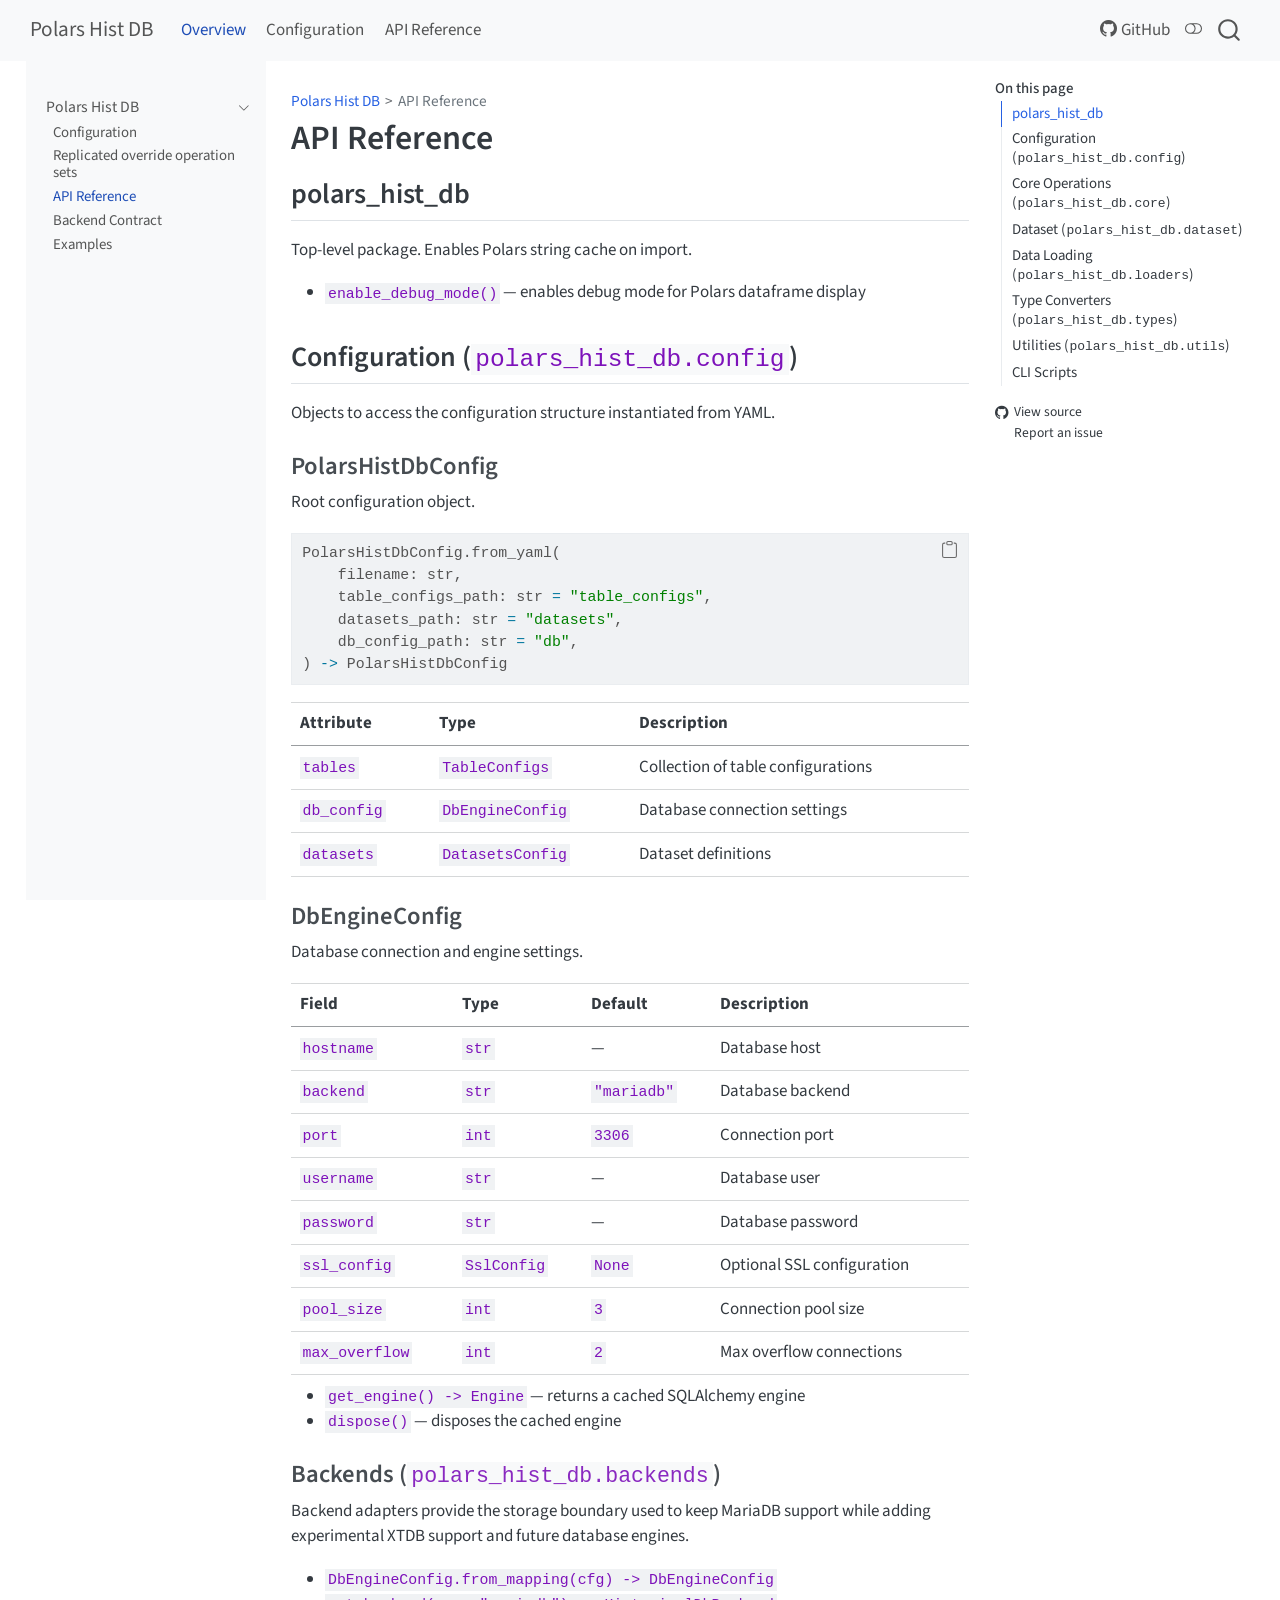
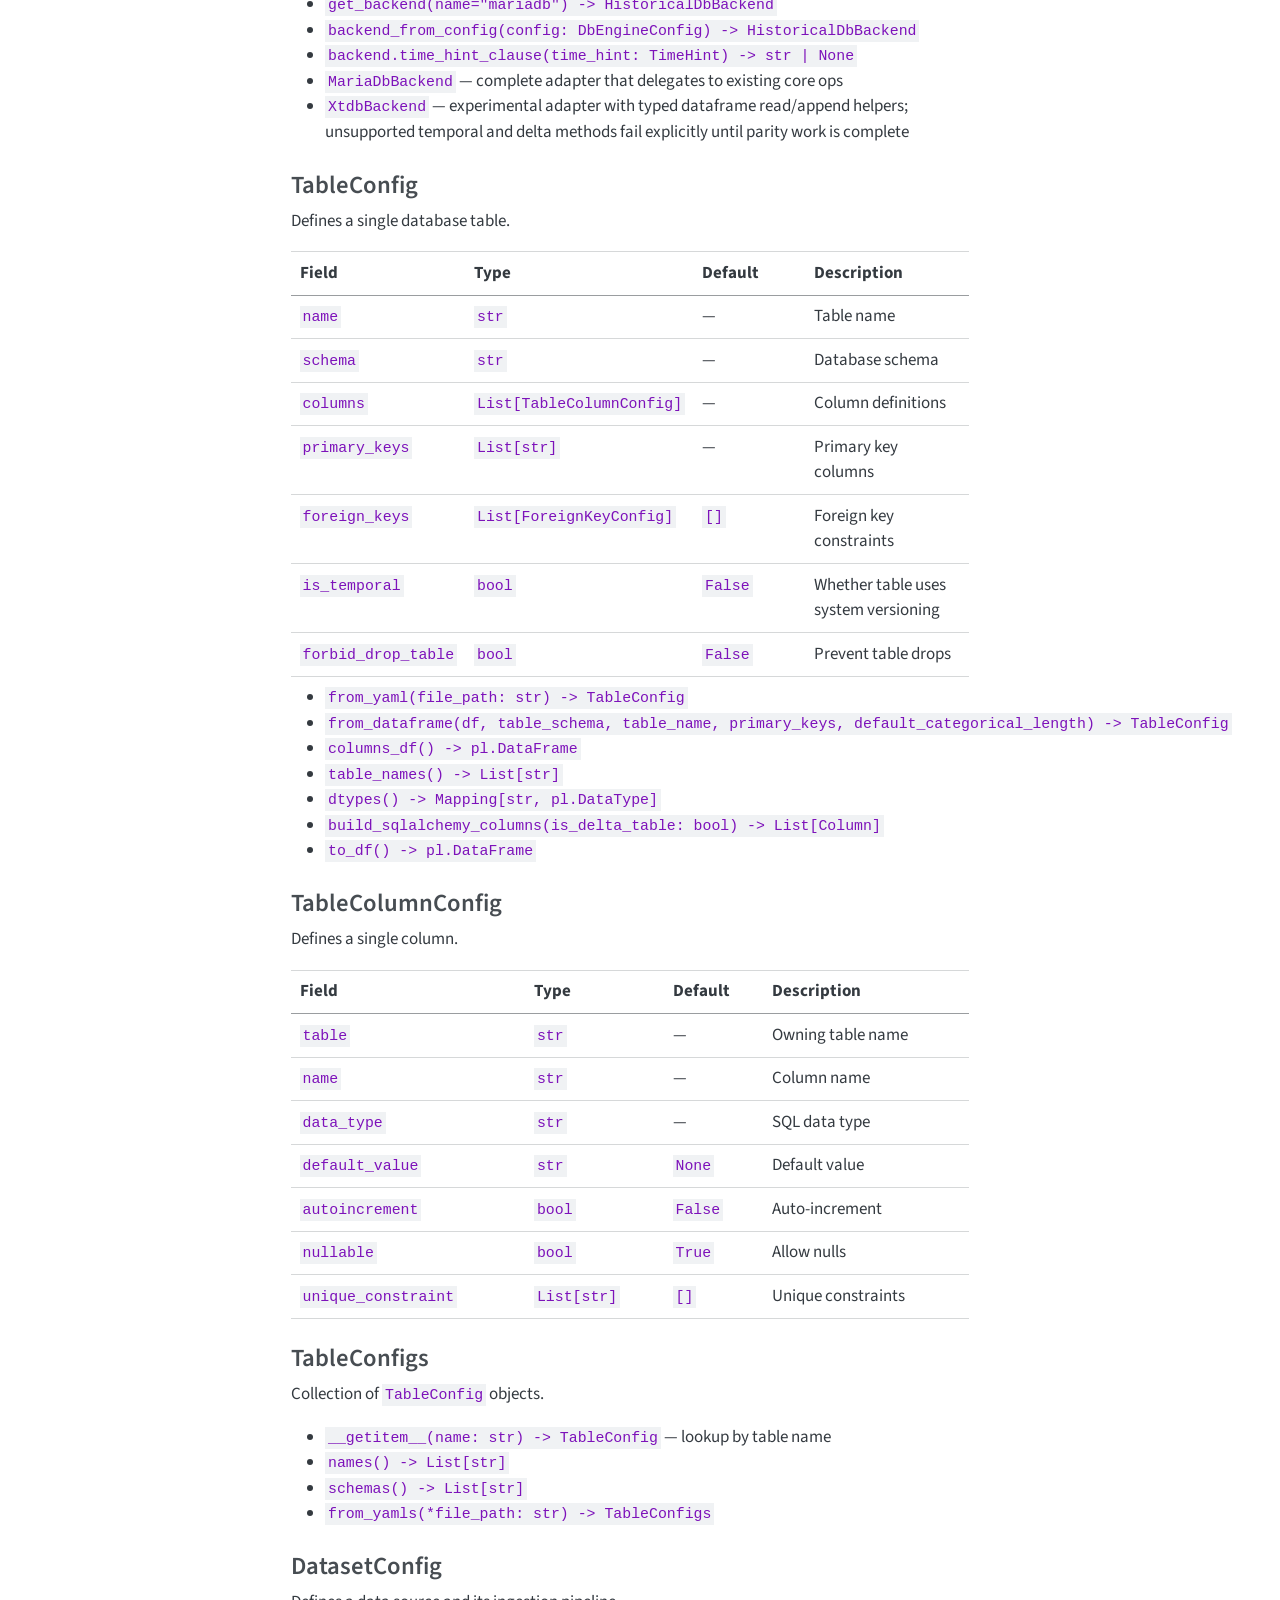
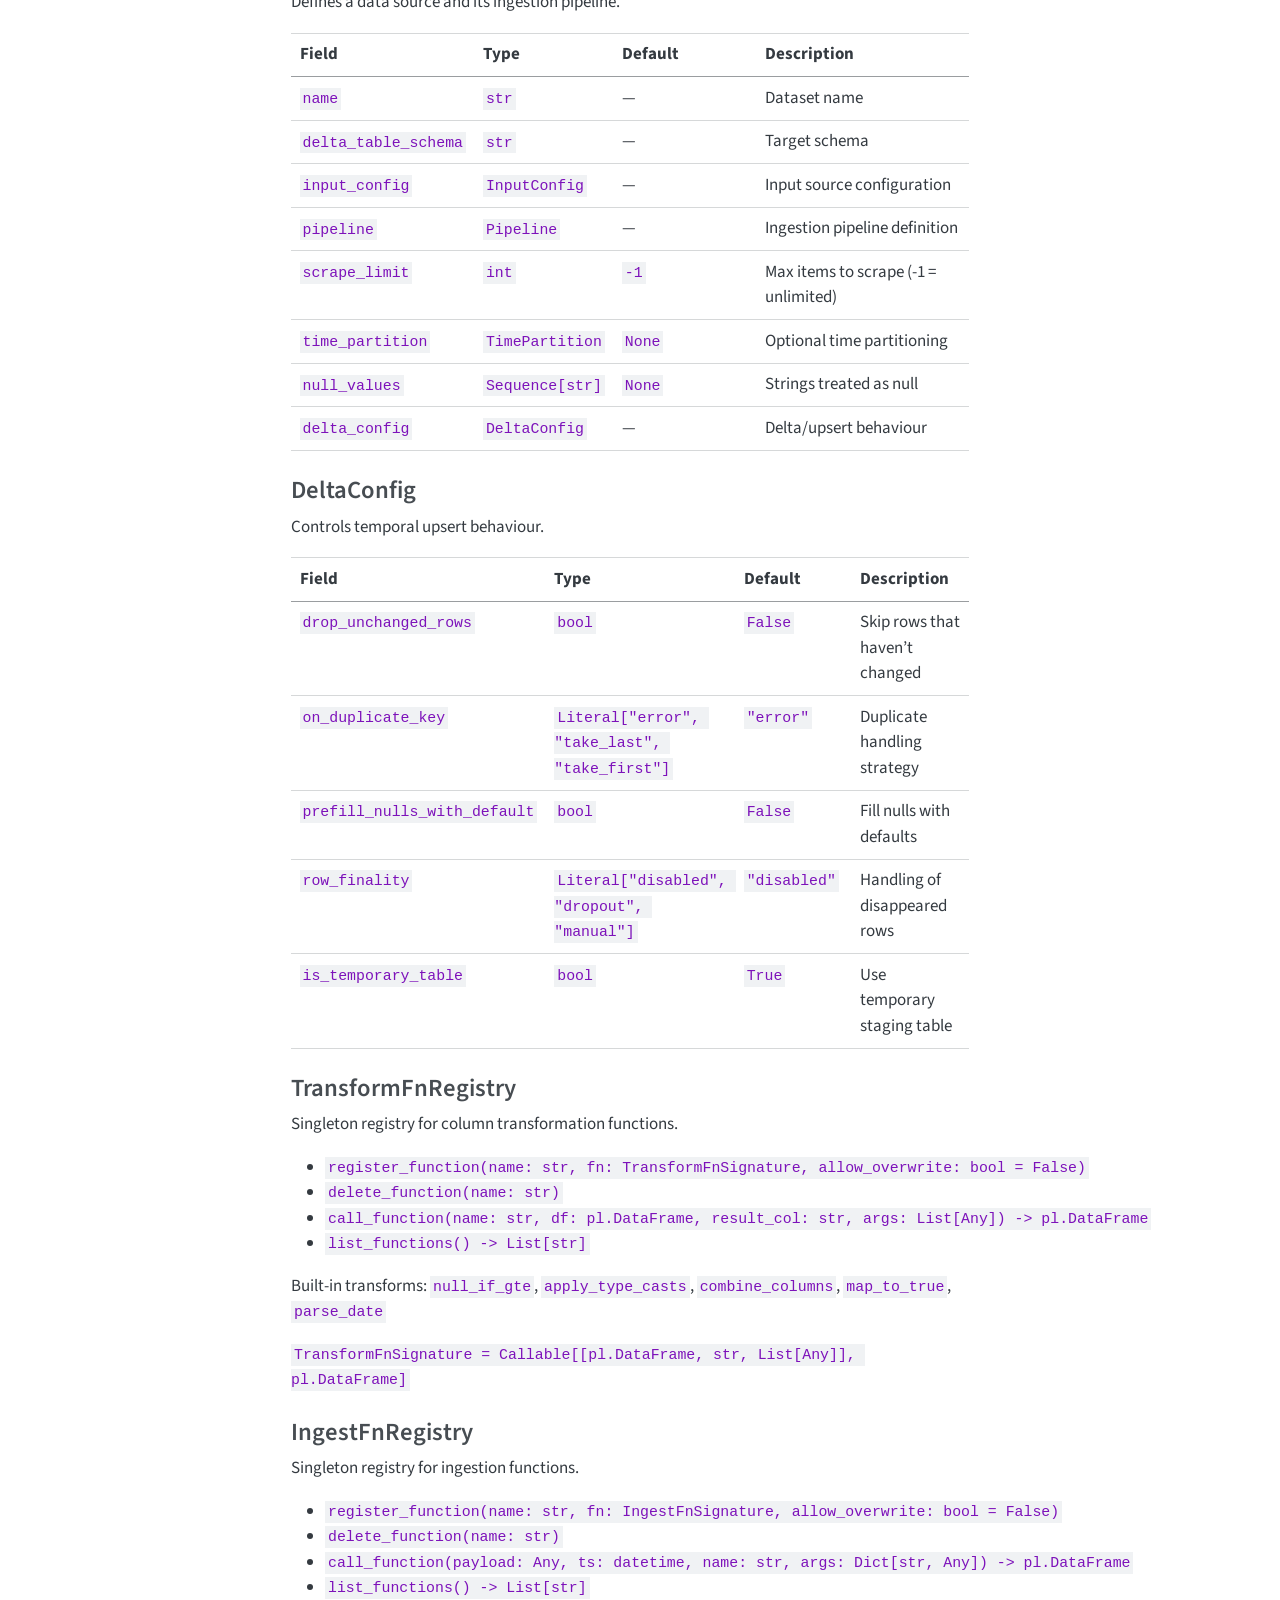
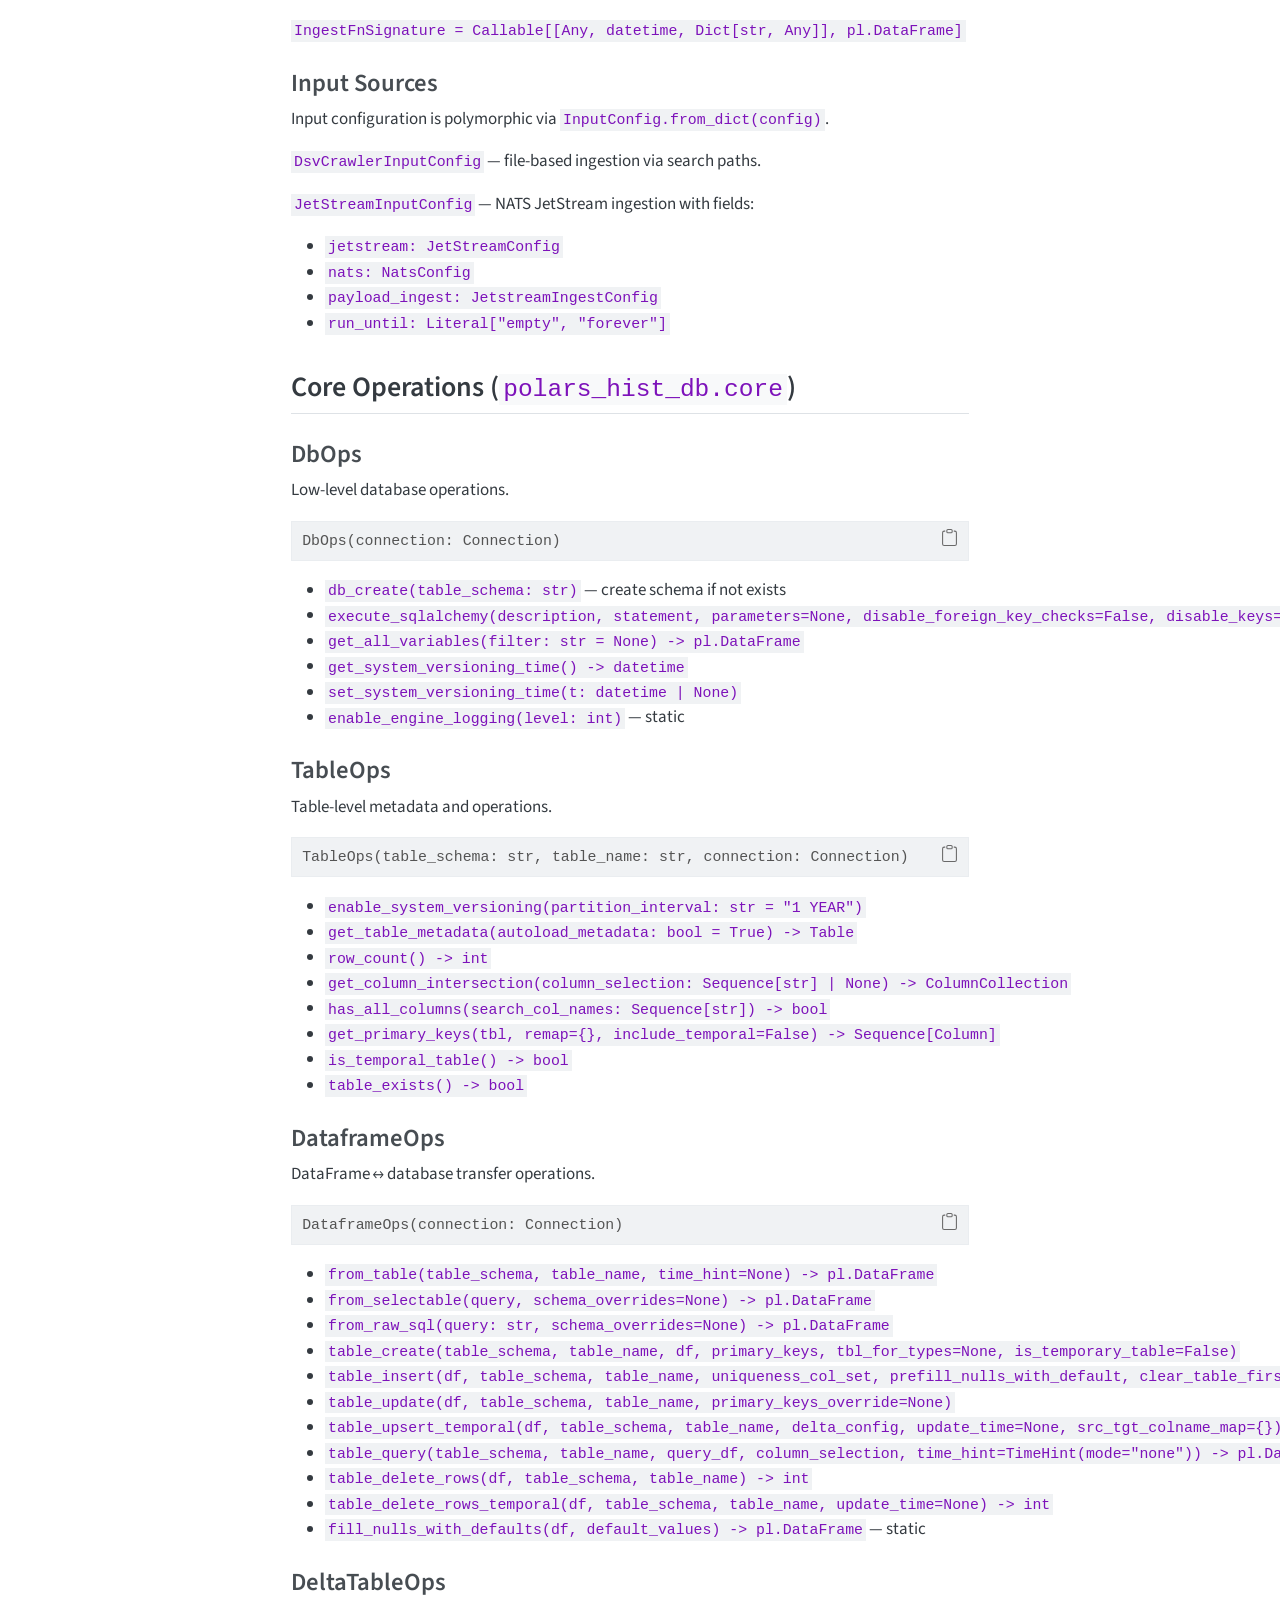
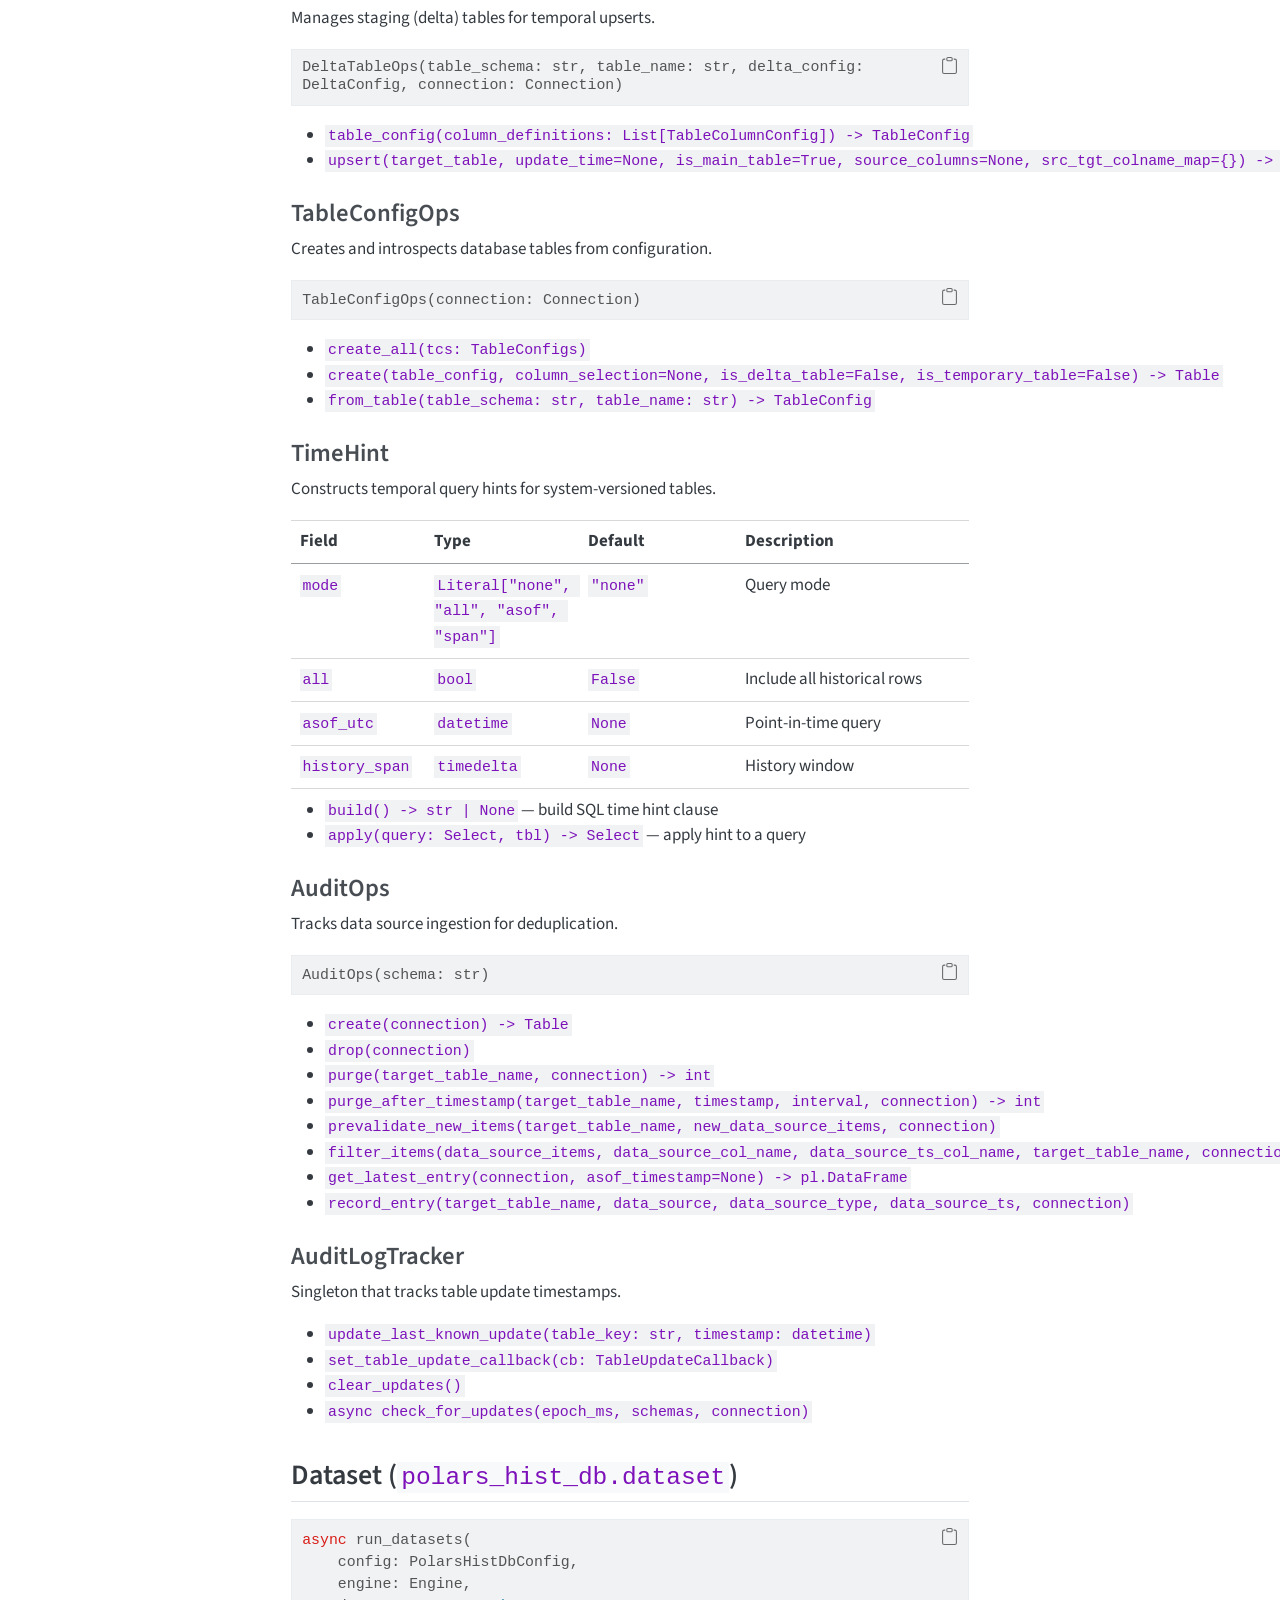
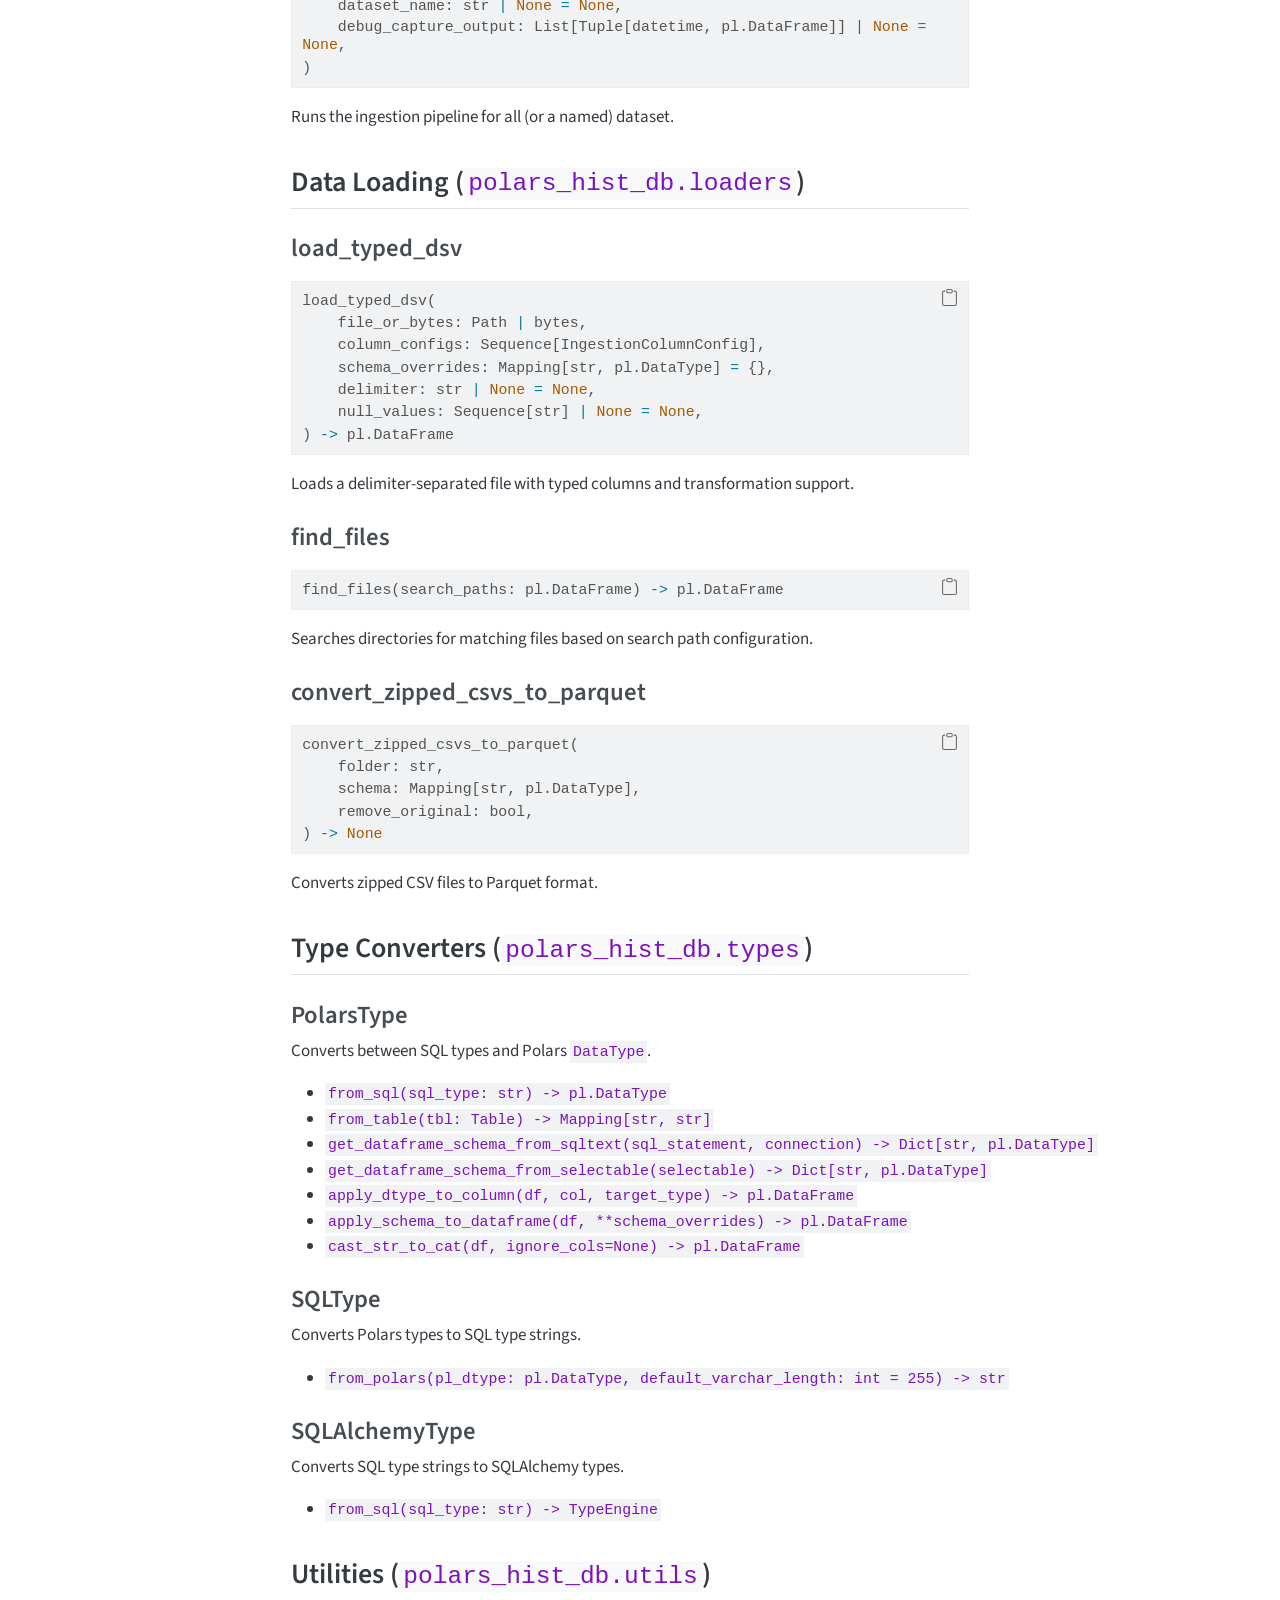
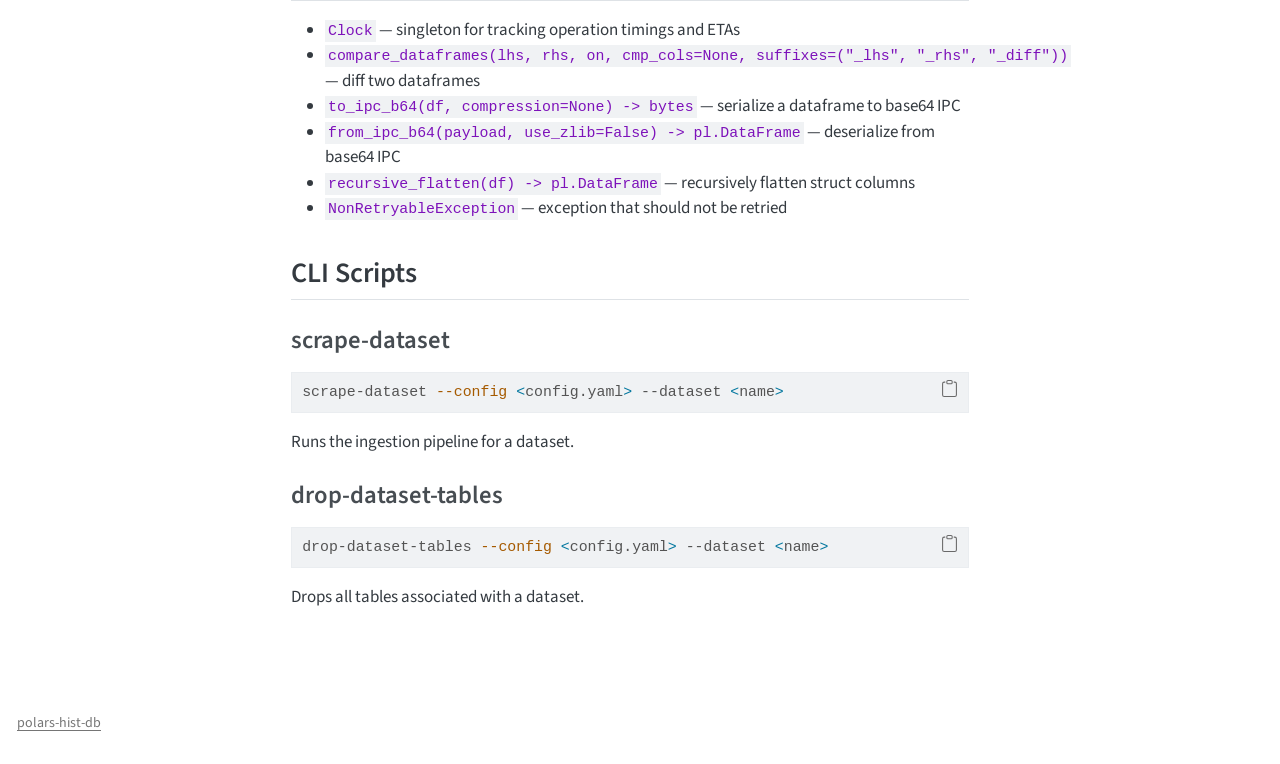
==== api.html @ 78d78caf "Built site for gh-pages" ====
<!DOCTYPE html>
<html xmlns="http://www.w3.org/1999/xhtml" lang="en" xml:lang="en"><head>

<meta charset="utf-8">
<meta name="generator" content="quarto-1.9.38">

<meta name="viewport" content="width=device-width, initial-scale=1.0, user-scalable=yes">


<title>API Reference – Polars Hist DB</title>
<style>
/* Default styles provided by pandoc.
** See https://pandoc.org/MANUAL.html#variables-for-html for config info.
*/
code{white-space: pre-wrap;}
span.smallcaps{font-variant: small-caps;}
div.columns{display: flex; gap: min(4vw, 1.5em);}
div.column{flex: auto; overflow-x: auto;}
div.hanging-indent{margin-left: 1.5em; text-indent: -1.5em;}
ul.task-list{list-style: none;}
ul.task-list li input[type="checkbox"] {
  width: 0.8em;
  margin: 0 0.8em 0.2em -1em; /* quarto-specific, see https://github.com/quarto-dev/quarto-cli/issues/4556 */ 
  vertical-align: middle;
}
/* CSS for syntax highlighting */
html { -webkit-text-size-adjust: 100%; }
pre > code.sourceCode { white-space: pre; position: relative; }
pre > code.sourceCode > span { display: inline-block; line-height: 1.25; }
pre > code.sourceCode > span:empty { height: 1.2em; }
.sourceCode { overflow: visible; }
code.sourceCode > span { color: inherit; text-decoration: inherit; }
div.sourceCode { margin: 1em 0; }
pre.sourceCode { margin: 0; }
@media screen {
div.sourceCode { overflow: auto; }
}
@media print {
pre > code.sourceCode { white-space: pre-wrap; }
pre > code.sourceCode > span { text-indent: -5em; padding-left: 5em; }
}
pre.numberSource code
  { counter-reset: source-line 0; }
pre.numberSource code > span
  { position: relative; left: -4em; counter-increment: source-line; }
pre.numberSource code > span > a:first-child::before
  { content: counter(source-line);
    position: relative; left: -1em; text-align: right; vertical-align: baseline;
    border: none; display: inline-block;
    -webkit-touch-callout: none; -webkit-user-select: none;
    -khtml-user-select: none; -moz-user-select: none;
    -ms-user-select: none; user-select: none;
    padding: 0 4px; width: 4em;
  }
pre.numberSource { margin-left: 3em;  padding-left: 4px; }
div.sourceCode
  {   }
@media screen {
pre > code.sourceCode > span > a:first-child::before { text-decoration: underline; }
}
</style>


<script src="site_libs/quarto-nav/quarto-nav.js"></script>
<script src="site_libs/quarto-nav/headroom.min.js"></script>
<script src="site_libs/clipboard/clipboard.min.js"></script>
<script src="site_libs/quarto-search/autocomplete.umd.js"></script>
<script src="site_libs/quarto-search/fuse.min.js"></script>
<script src="site_libs/quarto-search/quarto-search.js"></script>
<meta name="quarto:offset" content="./">
<script src="site_libs/quarto-html/quarto.js" type="module"></script>
<script src="site_libs/quarto-html/tabsets/tabsets.js" type="module"></script>
<script src="site_libs/quarto-html/popper.min.js"></script>
<script src="site_libs/quarto-html/tippy.umd.min.js"></script>
<script src="site_libs/quarto-html/anchor.min.js"></script>
<link href="site_libs/quarto-html/tippy.css" rel="stylesheet">
<link href="site_libs/quarto-html/quarto-syntax-highlighting-33269adcf1721b81efc5ea7fcfe7f0ee.css" rel="stylesheet" class="quarto-color-scheme" id="quarto-text-highlighting-styles">
<link href="site_libs/quarto-html/quarto-syntax-highlighting-dark-5a2acb6f4ed5aeb23a104ba421924b87.css" rel="stylesheet" class="quarto-color-scheme quarto-color-alternate" id="quarto-text-highlighting-styles">
<link href="site_libs/quarto-html/quarto-syntax-highlighting-33269adcf1721b81efc5ea7fcfe7f0ee.css" rel="stylesheet" class="quarto-color-scheme-extra" id="quarto-text-highlighting-styles">
<script src="site_libs/bootstrap/bootstrap.min.js"></script>
<link href="site_libs/bootstrap/bootstrap-icons.css" rel="stylesheet">
<link href="site_libs/bootstrap/bootstrap-463465ba8d3f692556c2f6436c7d4884.min.css" rel="stylesheet" append-hash="true" class="quarto-color-scheme" id="quarto-bootstrap" data-mode="light">
<link href="site_libs/bootstrap/bootstrap-dark-72b16c4db8ef37be9bb921fe70362917.min.css" rel="stylesheet" append-hash="true" class="quarto-color-scheme quarto-color-alternate" id="quarto-bootstrap" data-mode="dark">
<link href="site_libs/bootstrap/bootstrap-463465ba8d3f692556c2f6436c7d4884.min.css" rel="stylesheet" append-hash="true" class="quarto-color-scheme-extra" id="quarto-bootstrap" data-mode="light">
<script id="quarto-search-options" type="application/json">{
  "location": "navbar",
  "copy-button": false,
  "collapse-after": 3,
  "panel-placement": "end",
  "type": "overlay",
  "limit": 50,
  "keyboard-shortcut": [
    "f",
    "/",
    "s"
  ],
  "show-item-context": false,
  "language": {
    "search-no-results-text": "No results",
    "search-matching-documents-text": "matching documents",
    "search-copy-link-title": "Copy link to search",
    "search-hide-matches-text": "Hide additional matches",
    "search-more-match-text": "more match in this document",
    "search-more-matches-text": "more matches in this document",
    "search-clear-button-title": "Clear",
    "search-text-placeholder": "",
    "search-detached-cancel-button-title": "Cancel",
    "search-submit-button-title": "Submit",
    "search-label": "Search"
  }
}</script>


</head>

<body class="nav-sidebar floating nav-fixed quarto-light"><script id="quarto-html-before-body" type="application/javascript">
    const toggleBodyColorMode = (bsSheetEl) => {
      const mode = bsSheetEl.getAttribute("data-mode");
      const bodyEl = window.document.querySelector("body");
      if (mode === "dark") {
        bodyEl.classList.add("quarto-dark");
        bodyEl.classList.remove("quarto-light");
      } else {
        bodyEl.classList.add("quarto-light");
        bodyEl.classList.remove("quarto-dark");
      }
    }
    const toggleBodyColorPrimary = () => {
      const bsSheetEl = window.document.querySelector("link#quarto-bootstrap:not([rel=disabled-stylesheet])");
      if (bsSheetEl) {
        toggleBodyColorMode(bsSheetEl);
      }
    }
    const setColorSchemeToggle = (alternate) => {
      const toggles = window.document.querySelectorAll('.quarto-color-scheme-toggle');
      for (let i=0; i < toggles.length; i++) {
        const toggle = toggles[i];
        if (toggle) {
          if (alternate) {
            toggle.classList.add("alternate");
          } else {
            toggle.classList.remove("alternate");
          }
        }
      }
    };
    const toggleColorMode = (alternate) => {
      // Switch the stylesheets
      const primaryStylesheets = window.document.querySelectorAll('link.quarto-color-scheme:not(.quarto-color-alternate)');
      const alternateStylesheets = window.document.querySelectorAll('link.quarto-color-scheme.quarto-color-alternate');
      manageTransitions('#quarto-margin-sidebar .nav-link', false);
      if (alternate) {
        // note: dark is layered on light, we don't disable primary!
        enableStylesheet(alternateStylesheets);
        for (const sheetNode of alternateStylesheets) {
          if (sheetNode.id === "quarto-bootstrap") {
            toggleBodyColorMode(sheetNode);
          }
        }
      } else {
        disableStylesheet(alternateStylesheets);
        enableStylesheet(primaryStylesheets)
        toggleBodyColorPrimary();
      }
      manageTransitions('#quarto-margin-sidebar .nav-link', true);
      // Switch the toggles
      setColorSchemeToggle(alternate)
      // Hack to workaround the fact that safari doesn't
      // properly recolor the scrollbar when toggling (#1455)
      if (navigator.userAgent.indexOf('Safari') > 0 && navigator.userAgent.indexOf('Chrome') == -1) {
        manageTransitions("body", false);
        window.scrollTo(0, 1);
        setTimeout(() => {
          window.scrollTo(0, 0);
          manageTransitions("body", true);
        }, 40);
      }
    }
    const disableStylesheet = (stylesheets) => {
      for (let i=0; i < stylesheets.length; i++) {
        const stylesheet = stylesheets[i];
        stylesheet.rel = 'disabled-stylesheet';
      }
    }
    const enableStylesheet = (stylesheets) => {
      for (let i=0; i < stylesheets.length; i++) {
        const stylesheet = stylesheets[i];
        if(stylesheet.rel !== 'stylesheet') { // for Chrome, which will still FOUC without this check
          stylesheet.rel = 'stylesheet';
        }
      }
    }
    const manageTransitions = (selector, allowTransitions) => {
      const els = window.document.querySelectorAll(selector);
      for (let i=0; i < els.length; i++) {
        const el = els[i];
        if (allowTransitions) {
          el.classList.remove('notransition');
        } else {
          el.classList.add('notransition');
        }
      }
    }
    const isFileUrl = () => {
      return window.location.protocol === 'file:';
    }
    const hasAlternateSentinel = () => {
      let styleSentinel = getColorSchemeSentinel();
      if (styleSentinel !== null) {
        return styleSentinel === "alternate";
      } else {
        return false;
      }
    }
    const setStyleSentinel = (alternate) => {
      const value = alternate ? "alternate" : "default";
      if (!isFileUrl()) {
        window.localStorage.setItem("quarto-color-scheme", value);
      } else {
        localAlternateSentinel = value;
      }
    }
    const getColorSchemeSentinel = () => {
      if (!isFileUrl()) {
        const storageValue = window.localStorage.getItem("quarto-color-scheme");
        return storageValue != null ? storageValue : localAlternateSentinel;
      } else {
        return localAlternateSentinel;
      }
    }
    const toggleGiscusIfUsed = (isAlternate, darkModeDefault) => {
      const baseTheme = document.querySelector('#giscus-base-theme')?.value ?? 'light';
      const alternateTheme = document.querySelector('#giscus-alt-theme')?.value ?? 'dark';
      let newTheme = '';
      if(authorPrefersDark) {
        newTheme = isAlternate ? baseTheme : alternateTheme;
      } else {
        newTheme = isAlternate ? alternateTheme : baseTheme;
      }
      const changeGiscusTheme = () => {
        // From: https://github.com/giscus/giscus/issues/336
        const sendMessage = (message) => {
          const iframe = document.querySelector('iframe.giscus-frame');
          if (!iframe) return;
          iframe.contentWindow.postMessage({ giscus: message }, 'https://giscus.app');
        }
        sendMessage({
          setConfig: {
            theme: newTheme
          }
        });
      }
      const isGiscussLoaded = window.document.querySelector('iframe.giscus-frame') !== null;
      if (isGiscussLoaded) {
        changeGiscusTheme();
      }
    };
    const authorPrefersDark = false;
    const darkModeDefault = authorPrefersDark;
      document.querySelector('link#quarto-text-highlighting-styles.quarto-color-scheme-extra').rel = 'disabled-stylesheet';
      document.querySelector('link#quarto-bootstrap.quarto-color-scheme-extra').rel = 'disabled-stylesheet';
    let localAlternateSentinel = darkModeDefault ? 'alternate' : 'default';
    // Dark / light mode switch
    window.quartoToggleColorScheme = () => {
      // Read the current dark / light value
      let toAlternate = !hasAlternateSentinel();
      toggleColorMode(toAlternate);
      setStyleSentinel(toAlternate);
      toggleGiscusIfUsed(toAlternate, darkModeDefault);
      window.dispatchEvent(new Event('resize'));
    };
    // Switch to dark mode if need be
    if (hasAlternateSentinel()) {
      toggleColorMode(true);
    } else {
      toggleColorMode(false);
    }
  </script>

<div id="quarto-search-results"></div>
  <header id="quarto-header" class="headroom fixed-top">
    <nav class="navbar navbar-expand-lg " data-bs-theme="dark">
      <div class="navbar-container container-fluid">
      <div class="navbar-brand-container mx-auto">
    <a class="navbar-brand" href="./index.html">
    <span class="navbar-title">Polars Hist DB</span>
    </a>
  </div>
            <div id="quarto-search" class="" title="Search"></div>
          <button class="navbar-toggler" type="button" data-bs-toggle="collapse" data-bs-target="#navbarCollapse" aria-controls="navbarCollapse" role="menu" aria-expanded="false" aria-label="Toggle navigation" onclick="if (window.quartoToggleHeadroom) { window.quartoToggleHeadroom(); }">
  <span class="navbar-toggler-icon"></span>
</button>
          <div class="collapse navbar-collapse" id="navbarCollapse">
            <ul class="navbar-nav navbar-nav-scroll me-auto">
  <li class="nav-item">
    <a class="nav-link active" href="./index.html" aria-current="page"> 
<span class="menu-text">Overview</span></a>
  </li>  
  <li class="nav-item">
    <a class="nav-link" href="./configuration.html"> 
<span class="menu-text">Configuration</span></a>
  </li>  
  <li class="nav-item">
    <a class="nav-link" href="./api.html"> 
<span class="menu-text">API Reference</span></a>
  </li>  
</ul>
            <ul class="navbar-nav navbar-nav-scroll ms-auto">
  <li class="nav-item">
    <a class="nav-link" href="https://github.com/jr200-labs/polars-hist-db"> <i class="bi bi-github" role="img">
</i> 
<span class="menu-text">GitHub</span></a>
  </li>  
</ul>
          </div> <!-- /navcollapse -->
            <div class="quarto-navbar-tools">
  <a href="" class="quarto-color-scheme-toggle quarto-navigation-tool  px-1" onclick="window.quartoToggleColorScheme(); return false;" title="Toggle dark mode"><i class="bi"></i></a>
</div>
      </div> <!-- /container-fluid -->
    </nav>
  <nav class="quarto-secondary-nav">
    <div class="container-fluid d-flex">
      <button type="button" class="quarto-btn-toggle btn" data-bs-toggle="collapse" role="button" data-bs-target=".quarto-sidebar-collapse-item" aria-controls="quarto-sidebar" aria-expanded="false" aria-label="Toggle sidebar navigation" onclick="if (window.quartoToggleHeadroom) { window.quartoToggleHeadroom(); }">
        <i class="bi bi-layout-text-sidebar-reverse"></i>
      </button>
        <nav class="quarto-page-breadcrumbs" aria-label="breadcrumb"><ol class="breadcrumb"><li class="breadcrumb-item"><a href="./index.html">Polars Hist DB</a></li><li class="breadcrumb-item"><a href="./api.html">API Reference</a></li></ol></nav>
        <a class="flex-grow-1" role="navigation" data-bs-toggle="collapse" data-bs-target=".quarto-sidebar-collapse-item" aria-controls="quarto-sidebar" aria-expanded="false" aria-label="Toggle sidebar navigation" onclick="if (window.quartoToggleHeadroom) { window.quartoToggleHeadroom(); }">      
        </a>
    </div>
  </nav>
</header>
<!-- content -->
<div id="quarto-content" class="quarto-container page-columns page-rows-contents page-layout-article page-navbar">
<!-- sidebar -->
  <nav id="quarto-sidebar" class="sidebar collapse collapse-horizontal quarto-sidebar-collapse-item sidebar-navigation floating overflow-auto">
    <div class="sidebar-menu-container"> 
    <ul class="list-unstyled mt-1">
        <li class="sidebar-item sidebar-item-section">
      <div class="sidebar-item-container"> 
            <a href="./index.html" class="sidebar-item-text sidebar-link">
 <span class="menu-text">Polars Hist DB</span></a>
          <a class="sidebar-item-toggle text-start" data-bs-toggle="collapse" data-bs-target="#quarto-sidebar-section-1" role="navigation" aria-expanded="true" aria-label="Toggle section">
            <i class="bi bi-chevron-right ms-2"></i>
          </a> 
      </div>
      <ul id="quarto-sidebar-section-1" class="collapse list-unstyled sidebar-section depth1 show">  
          <li class="sidebar-item">
  <div class="sidebar-item-container"> 
  <a href="./configuration.html" class="sidebar-item-text sidebar-link">
 <span class="menu-text">Configuration</span></a>
  </div>
</li>
          <li class="sidebar-item">
  <div class="sidebar-item-container"> 
  <a href="./replicated-overrides.html" class="sidebar-item-text sidebar-link">
 <span class="menu-text">Replicated override operation sets</span></a>
  </div>
</li>
          <li class="sidebar-item">
  <div class="sidebar-item-container"> 
  <a href="./api.html" class="sidebar-item-text sidebar-link active">
 <span class="menu-text">API Reference</span></a>
  </div>
</li>
          <li class="sidebar-item">
  <div class="sidebar-item-container"> 
  <a href="./backend-contract.html" class="sidebar-item-text sidebar-link">
 <span class="menu-text">Backend Contract</span></a>
  </div>
</li>
          <li class="sidebar-item">
  <div class="sidebar-item-container"> 
  <a href="./examples.html" class="sidebar-item-text sidebar-link">
 <span class="menu-text">Examples</span></a>
  </div>
</li>
      </ul>
  </li>
    </ul>
    </div>
</nav>
<div id="quarto-sidebar-glass" class="quarto-sidebar-collapse-item" data-bs-toggle="collapse" data-bs-target=".quarto-sidebar-collapse-item"></div>
<!-- margin-sidebar -->
    <div id="quarto-margin-sidebar" class="sidebar margin-sidebar">
        <nav id="TOC" role="doc-toc" class="toc-active">
    <h2 id="toc-title">On this page</h2>
   
  <ul>
  <li><a href="#polars_hist_db" id="toc-polars_hist_db" class="nav-link active" data-scroll-target="#polars_hist_db">polars_hist_db</a></li>
  <li><a href="#configuration-polars_hist_db.config" id="toc-configuration-polars_hist_db.config" class="nav-link" data-scroll-target="#configuration-polars_hist_db.config">Configuration (<code>polars_hist_db.config</code>)</a>
  <ul class="collapse">
  <li><a href="#polarshistdbconfig" id="toc-polarshistdbconfig" class="nav-link" data-scroll-target="#polarshistdbconfig">PolarsHistDbConfig</a></li>
  <li><a href="#dbengineconfig" id="toc-dbengineconfig" class="nav-link" data-scroll-target="#dbengineconfig">DbEngineConfig</a></li>
  <li><a href="#backends-polars_hist_db.backends" id="toc-backends-polars_hist_db.backends" class="nav-link" data-scroll-target="#backends-polars_hist_db.backends">Backends (<code>polars_hist_db.backends</code>)</a></li>
  <li><a href="#tableconfig" id="toc-tableconfig" class="nav-link" data-scroll-target="#tableconfig">TableConfig</a></li>
  <li><a href="#tablecolumnconfig" id="toc-tablecolumnconfig" class="nav-link" data-scroll-target="#tablecolumnconfig">TableColumnConfig</a></li>
  <li><a href="#tableconfigs" id="toc-tableconfigs" class="nav-link" data-scroll-target="#tableconfigs">TableConfigs</a></li>
  <li><a href="#datasetconfig" id="toc-datasetconfig" class="nav-link" data-scroll-target="#datasetconfig">DatasetConfig</a></li>
  <li><a href="#deltaconfig" id="toc-deltaconfig" class="nav-link" data-scroll-target="#deltaconfig">DeltaConfig</a></li>
  <li><a href="#transformfnregistry" id="toc-transformfnregistry" class="nav-link" data-scroll-target="#transformfnregistry">TransformFnRegistry</a></li>
  <li><a href="#ingestfnregistry" id="toc-ingestfnregistry" class="nav-link" data-scroll-target="#ingestfnregistry">IngestFnRegistry</a></li>
  <li><a href="#input-sources" id="toc-input-sources" class="nav-link" data-scroll-target="#input-sources">Input Sources</a></li>
  </ul></li>
  <li><a href="#core-operations-polars_hist_db.core" id="toc-core-operations-polars_hist_db.core" class="nav-link" data-scroll-target="#core-operations-polars_hist_db.core">Core Operations (<code>polars_hist_db.core</code>)</a>
  <ul class="collapse">
  <li><a href="#dbops" id="toc-dbops" class="nav-link" data-scroll-target="#dbops">DbOps</a></li>
  <li><a href="#tableops" id="toc-tableops" class="nav-link" data-scroll-target="#tableops">TableOps</a></li>
  <li><a href="#dataframeops" id="toc-dataframeops" class="nav-link" data-scroll-target="#dataframeops">DataframeOps</a></li>
  <li><a href="#deltatableops" id="toc-deltatableops" class="nav-link" data-scroll-target="#deltatableops">DeltaTableOps</a></li>
  <li><a href="#tableconfigops" id="toc-tableconfigops" class="nav-link" data-scroll-target="#tableconfigops">TableConfigOps</a></li>
  <li><a href="#timehint" id="toc-timehint" class="nav-link" data-scroll-target="#timehint">TimeHint</a></li>
  <li><a href="#auditops" id="toc-auditops" class="nav-link" data-scroll-target="#auditops">AuditOps</a></li>
  <li><a href="#auditlogtracker" id="toc-auditlogtracker" class="nav-link" data-scroll-target="#auditlogtracker">AuditLogTracker</a></li>
  </ul></li>
  <li><a href="#dataset-polars_hist_db.dataset" id="toc-dataset-polars_hist_db.dataset" class="nav-link" data-scroll-target="#dataset-polars_hist_db.dataset">Dataset (<code>polars_hist_db.dataset</code>)</a></li>
  <li><a href="#data-loading-polars_hist_db.loaders" id="toc-data-loading-polars_hist_db.loaders" class="nav-link" data-scroll-target="#data-loading-polars_hist_db.loaders">Data Loading (<code>polars_hist_db.loaders</code>)</a>
  <ul class="collapse">
  <li><a href="#load_typed_dsv" id="toc-load_typed_dsv" class="nav-link" data-scroll-target="#load_typed_dsv">load_typed_dsv</a></li>
  <li><a href="#find_files" id="toc-find_files" class="nav-link" data-scroll-target="#find_files">find_files</a></li>
  <li><a href="#convert_zipped_csvs_to_parquet" id="toc-convert_zipped_csvs_to_parquet" class="nav-link" data-scroll-target="#convert_zipped_csvs_to_parquet">convert_zipped_csvs_to_parquet</a></li>
  </ul></li>
  <li><a href="#type-converters-polars_hist_db.types" id="toc-type-converters-polars_hist_db.types" class="nav-link" data-scroll-target="#type-converters-polars_hist_db.types">Type Converters (<code>polars_hist_db.types</code>)</a>
  <ul class="collapse">
  <li><a href="#polarstype" id="toc-polarstype" class="nav-link" data-scroll-target="#polarstype">PolarsType</a></li>
  <li><a href="#sqltype" id="toc-sqltype" class="nav-link" data-scroll-target="#sqltype">SQLType</a></li>
  <li><a href="#sqlalchemytype" id="toc-sqlalchemytype" class="nav-link" data-scroll-target="#sqlalchemytype">SQLAlchemyType</a></li>
  </ul></li>
  <li><a href="#utilities-polars_hist_db.utils" id="toc-utilities-polars_hist_db.utils" class="nav-link" data-scroll-target="#utilities-polars_hist_db.utils">Utilities (<code>polars_hist_db.utils</code>)</a></li>
  <li><a href="#cli-scripts" id="toc-cli-scripts" class="nav-link" data-scroll-target="#cli-scripts">CLI Scripts</a>
  <ul class="collapse">
  <li><a href="#scrape-dataset" id="toc-scrape-dataset" class="nav-link" data-scroll-target="#scrape-dataset">scrape-dataset</a></li>
  <li><a href="#drop-dataset-tables" id="toc-drop-dataset-tables" class="nav-link" data-scroll-target="#drop-dataset-tables">drop-dataset-tables</a></li>
  </ul></li>
  </ul>
<div class="toc-actions"><ul><li><a href="https://github.com/jr200-labs/polars-hist-db/blob/main/api.qmd" class="toc-action"><i class="bi bi-github"></i>View source</a></li><li><a href="https://github.com/jr200-labs/polars-hist-db/issues/new" class="toc-action"><i class="bi empty"></i>Report an issue</a></li></ul></div></nav>
    </div>
<!-- main -->
<main class="content" id="quarto-document-content">


<header id="title-block-header" class="quarto-title-block default"><nav class="quarto-page-breadcrumbs quarto-title-breadcrumbs d-none d-lg-block" aria-label="breadcrumb"><ol class="breadcrumb"><li class="breadcrumb-item"><a href="./index.html">Polars Hist DB</a></li><li class="breadcrumb-item"><a href="./api.html">API Reference</a></li></ol></nav>
<div class="quarto-title">
<h1 class="title">API Reference</h1>
</div>



<div class="quarto-title-meta">

    
  
    
  </div>
  


</header>


<section id="polars_hist_db" class="level2">
<h2 class="anchored" data-anchor-id="polars_hist_db">polars_hist_db</h2>
<p>Top-level package. Enables Polars string cache on import.</p>
<ul>
<li><code>enable_debug_mode()</code> — enables debug mode for Polars dataframe display</li>
</ul>
</section>
<section id="configuration-polars_hist_db.config" class="level2">
<h2 class="anchored" data-anchor-id="configuration-polars_hist_db.config">Configuration (<code>polars_hist_db.config</code>)</h2>
<p>Objects to access the configuration structure instantiated from YAML.</p>
<section id="polarshistdbconfig" class="level3">
<h3 class="anchored" data-anchor-id="polarshistdbconfig">PolarsHistDbConfig</h3>
<p>Root configuration object.</p>
<div class="code-copy-outer-scaffold"><div class="sourceCode" id="cb1"><pre class="sourceCode python code-with-copy"><code class="sourceCode python"><span id="cb1-1"><a href="#cb1-1" aria-hidden="true" tabindex="-1"></a>PolarsHistDbConfig.from_yaml(</span>
<span id="cb1-2"><a href="#cb1-2" aria-hidden="true" tabindex="-1"></a>    filename: <span class="bu">str</span>,</span>
<span id="cb1-3"><a href="#cb1-3" aria-hidden="true" tabindex="-1"></a>    table_configs_path: <span class="bu">str</span> <span class="op">=</span> <span class="st">"table_configs"</span>,</span>
<span id="cb1-4"><a href="#cb1-4" aria-hidden="true" tabindex="-1"></a>    datasets_path: <span class="bu">str</span> <span class="op">=</span> <span class="st">"datasets"</span>,</span>
<span id="cb1-5"><a href="#cb1-5" aria-hidden="true" tabindex="-1"></a>    db_config_path: <span class="bu">str</span> <span class="op">=</span> <span class="st">"db"</span>,</span>
<span id="cb1-6"><a href="#cb1-6" aria-hidden="true" tabindex="-1"></a>) <span class="op">-&gt;</span> PolarsHistDbConfig</span></code></pre></div><button title="Copy to Clipboard" class="code-copy-button"><i class="bi"></i></button></div>
<table class="caption-top table">
<thead>
<tr class="header">
<th>Attribute</th>
<th>Type</th>
<th>Description</th>
</tr>
</thead>
<tbody>
<tr class="odd">
<td><code>tables</code></td>
<td><code>TableConfigs</code></td>
<td>Collection of table configurations</td>
</tr>
<tr class="even">
<td><code>db_config</code></td>
<td><code>DbEngineConfig</code></td>
<td>Database connection settings</td>
</tr>
<tr class="odd">
<td><code>datasets</code></td>
<td><code>DatasetsConfig</code></td>
<td>Dataset definitions</td>
</tr>
</tbody>
</table>
</section>
<section id="dbengineconfig" class="level3">
<h3 class="anchored" data-anchor-id="dbengineconfig">DbEngineConfig</h3>
<p>Database connection and engine settings.</p>
<table class="caption-top table">
<thead>
<tr class="header">
<th>Field</th>
<th>Type</th>
<th>Default</th>
<th>Description</th>
</tr>
</thead>
<tbody>
<tr class="odd">
<td><code>hostname</code></td>
<td><code>str</code></td>
<td>—</td>
<td>Database host</td>
</tr>
<tr class="even">
<td><code>backend</code></td>
<td><code>str</code></td>
<td><code>"mariadb"</code></td>
<td>Database backend</td>
</tr>
<tr class="odd">
<td><code>port</code></td>
<td><code>int</code></td>
<td><code>3306</code></td>
<td>Connection port</td>
</tr>
<tr class="even">
<td><code>username</code></td>
<td><code>str</code></td>
<td>—</td>
<td>Database user</td>
</tr>
<tr class="odd">
<td><code>password</code></td>
<td><code>str</code></td>
<td>—</td>
<td>Database password</td>
</tr>
<tr class="even">
<td><code>ssl_config</code></td>
<td><code>SslConfig</code></td>
<td><code>None</code></td>
<td>Optional SSL configuration</td>
</tr>
<tr class="odd">
<td><code>pool_size</code></td>
<td><code>int</code></td>
<td><code>3</code></td>
<td>Connection pool size</td>
</tr>
<tr class="even">
<td><code>max_overflow</code></td>
<td><code>int</code></td>
<td><code>2</code></td>
<td>Max overflow connections</td>
</tr>
</tbody>
</table>
<ul>
<li><code>get_engine() -&gt; Engine</code> — returns a cached SQLAlchemy engine</li>
<li><code>dispose()</code> — disposes the cached engine</li>
</ul>
</section>
<section id="backends-polars_hist_db.backends" class="level3">
<h3 class="anchored" data-anchor-id="backends-polars_hist_db.backends">Backends (<code>polars_hist_db.backends</code>)</h3>
<p>Backend adapters provide the storage boundary used to keep MariaDB support while adding experimental XTDB support and future database engines.</p>
<ul>
<li><code>DbEngineConfig.from_mapping(cfg) -&gt; DbEngineConfig</code></li>
<li><code>get_backend(name="mariadb") -&gt; HistoricalDbBackend</code></li>
<li><code>backend_from_config(config: DbEngineConfig) -&gt; HistoricalDbBackend</code></li>
<li><code>backend.time_hint_clause(time_hint: TimeHint) -&gt; str | None</code></li>
<li><code>MariaDbBackend</code> — complete adapter that delegates to existing core ops</li>
<li><code>XtdbBackend</code> — experimental adapter with typed dataframe read/append helpers; unsupported temporal and delta methods fail explicitly until parity work is complete</li>
</ul>
</section>
<section id="tableconfig" class="level3">
<h3 class="anchored" data-anchor-id="tableconfig">TableConfig</h3>
<p>Defines a single database table.</p>
<table class="caption-top table">
<colgroup>
<col style="width: 20%">
<col style="width: 17%">
<col style="width: 25%">
<col style="width: 37%">
</colgroup>
<thead>
<tr class="header">
<th>Field</th>
<th>Type</th>
<th>Default</th>
<th>Description</th>
</tr>
</thead>
<tbody>
<tr class="odd">
<td><code>name</code></td>
<td><code>str</code></td>
<td>—</td>
<td>Table name</td>
</tr>
<tr class="even">
<td><code>schema</code></td>
<td><code>str</code></td>
<td>—</td>
<td>Database schema</td>
</tr>
<tr class="odd">
<td><code>columns</code></td>
<td><code>List[TableColumnConfig]</code></td>
<td>—</td>
<td>Column definitions</td>
</tr>
<tr class="even">
<td><code>primary_keys</code></td>
<td><code>List[str]</code></td>
<td>—</td>
<td>Primary key columns</td>
</tr>
<tr class="odd">
<td><code>foreign_keys</code></td>
<td><code>List[ForeignKeyConfig]</code></td>
<td><code>[]</code></td>
<td>Foreign key constraints</td>
</tr>
<tr class="even">
<td><code>is_temporal</code></td>
<td><code>bool</code></td>
<td><code>False</code></td>
<td>Whether table uses system versioning</td>
</tr>
<tr class="odd">
<td><code>forbid_drop_table</code></td>
<td><code>bool</code></td>
<td><code>False</code></td>
<td>Prevent table drops</td>
</tr>
</tbody>
</table>
<ul>
<li><code>from_yaml(file_path: str) -&gt; TableConfig</code></li>
<li><code>from_dataframe(df, table_schema, table_name, primary_keys, default_categorical_length) -&gt; TableConfig</code></li>
<li><code>columns_df() -&gt; pl.DataFrame</code></li>
<li><code>table_names() -&gt; List[str]</code></li>
<li><code>dtypes() -&gt; Mapping[str, pl.DataType]</code></li>
<li><code>build_sqlalchemy_columns(is_delta_table: bool) -&gt; List[Column]</code></li>
<li><code>to_df() -&gt; pl.DataFrame</code></li>
</ul>
</section>
<section id="tablecolumnconfig" class="level3">
<h3 class="anchored" data-anchor-id="tablecolumnconfig">TableColumnConfig</h3>
<p>Defines a single column.</p>
<table class="caption-top table">
<thead>
<tr class="header">
<th>Field</th>
<th>Type</th>
<th>Default</th>
<th>Description</th>
</tr>
</thead>
<tbody>
<tr class="odd">
<td><code>table</code></td>
<td><code>str</code></td>
<td>—</td>
<td>Owning table name</td>
</tr>
<tr class="even">
<td><code>name</code></td>
<td><code>str</code></td>
<td>—</td>
<td>Column name</td>
</tr>
<tr class="odd">
<td><code>data_type</code></td>
<td><code>str</code></td>
<td>—</td>
<td>SQL data type</td>
</tr>
<tr class="even">
<td><code>default_value</code></td>
<td><code>str</code></td>
<td><code>None</code></td>
<td>Default value</td>
</tr>
<tr class="odd">
<td><code>autoincrement</code></td>
<td><code>bool</code></td>
<td><code>False</code></td>
<td>Auto-increment</td>
</tr>
<tr class="even">
<td><code>nullable</code></td>
<td><code>bool</code></td>
<td><code>True</code></td>
<td>Allow nulls</td>
</tr>
<tr class="odd">
<td><code>unique_constraint</code></td>
<td><code>List[str]</code></td>
<td><code>[]</code></td>
<td>Unique constraints</td>
</tr>
</tbody>
</table>
</section>
<section id="tableconfigs" class="level3">
<h3 class="anchored" data-anchor-id="tableconfigs">TableConfigs</h3>
<p>Collection of <code>TableConfig</code> objects.</p>
<ul>
<li><code>__getitem__(name: str) -&gt; TableConfig</code> — lookup by table name</li>
<li><code>names() -&gt; List[str]</code></li>
<li><code>schemas() -&gt; List[str]</code></li>
<li><code>from_yamls(*file_path: str) -&gt; TableConfigs</code></li>
</ul>
</section>
<section id="datasetconfig" class="level3">
<h3 class="anchored" data-anchor-id="datasetconfig">DatasetConfig</h3>
<p>Defines a data source and its ingestion pipeline.</p>
<table class="caption-top table">
<colgroup>
<col style="width: 20%">
<col style="width: 17%">
<col style="width: 25%">
<col style="width: 37%">
</colgroup>
<thead>
<tr class="header">
<th>Field</th>
<th>Type</th>
<th>Default</th>
<th>Description</th>
</tr>
</thead>
<tbody>
<tr class="odd">
<td><code>name</code></td>
<td><code>str</code></td>
<td>—</td>
<td>Dataset name</td>
</tr>
<tr class="even">
<td><code>delta_table_schema</code></td>
<td><code>str</code></td>
<td>—</td>
<td>Target schema</td>
</tr>
<tr class="odd">
<td><code>input_config</code></td>
<td><code>InputConfig</code></td>
<td>—</td>
<td>Input source configuration</td>
</tr>
<tr class="even">
<td><code>pipeline</code></td>
<td><code>Pipeline</code></td>
<td>—</td>
<td>Ingestion pipeline definition</td>
</tr>
<tr class="odd">
<td><code>scrape_limit</code></td>
<td><code>int</code></td>
<td><code>-1</code></td>
<td>Max items to scrape (-1 = unlimited)</td>
</tr>
<tr class="even">
<td><code>time_partition</code></td>
<td><code>TimePartition</code></td>
<td><code>None</code></td>
<td>Optional time partitioning</td>
</tr>
<tr class="odd">
<td><code>null_values</code></td>
<td><code>Sequence[str]</code></td>
<td><code>None</code></td>
<td>Strings treated as null</td>
</tr>
<tr class="even">
<td><code>delta_config</code></td>
<td><code>DeltaConfig</code></td>
<td>—</td>
<td>Delta/upsert behaviour</td>
</tr>
</tbody>
</table>
</section>
<section id="deltaconfig" class="level3">
<h3 class="anchored" data-anchor-id="deltaconfig">DeltaConfig</h3>
<p>Controls temporal upsert behaviour.</p>
<table class="caption-top table">
<colgroup>
<col style="width: 20%">
<col style="width: 17%">
<col style="width: 25%">
<col style="width: 37%">
</colgroup>
<thead>
<tr class="header">
<th>Field</th>
<th>Type</th>
<th>Default</th>
<th>Description</th>
</tr>
</thead>
<tbody>
<tr class="odd">
<td><code>drop_unchanged_rows</code></td>
<td><code>bool</code></td>
<td><code>False</code></td>
<td>Skip rows that haven’t changed</td>
</tr>
<tr class="even">
<td><code>on_duplicate_key</code></td>
<td><code>Literal["error", "take_last", "take_first"]</code></td>
<td><code>"error"</code></td>
<td>Duplicate handling strategy</td>
</tr>
<tr class="odd">
<td><code>prefill_nulls_with_default</code></td>
<td><code>bool</code></td>
<td><code>False</code></td>
<td>Fill nulls with defaults</td>
</tr>
<tr class="even">
<td><code>row_finality</code></td>
<td><code>Literal["disabled", "dropout", "manual"]</code></td>
<td><code>"disabled"</code></td>
<td>Handling of disappeared rows</td>
</tr>
<tr class="odd">
<td><code>is_temporary_table</code></td>
<td><code>bool</code></td>
<td><code>True</code></td>
<td>Use temporary staging table</td>
</tr>
</tbody>
</table>
</section>
<section id="transformfnregistry" class="level3">
<h3 class="anchored" data-anchor-id="transformfnregistry">TransformFnRegistry</h3>
<p>Singleton registry for column transformation functions.</p>
<ul>
<li><code>register_function(name: str, fn: TransformFnSignature, allow_overwrite: bool = False)</code></li>
<li><code>delete_function(name: str)</code></li>
<li><code>call_function(name: str, df: pl.DataFrame, result_col: str, args: List[Any]) -&gt; pl.DataFrame</code></li>
<li><code>list_functions() -&gt; List[str]</code></li>
</ul>
<p>Built-in transforms: <code>null_if_gte</code>, <code>apply_type_casts</code>, <code>combine_columns</code>, <code>map_to_true</code>, <code>parse_date</code></p>
<p><code>TransformFnSignature = Callable[[pl.DataFrame, str, List[Any]], pl.DataFrame]</code></p>
</section>
<section id="ingestfnregistry" class="level3">
<h3 class="anchored" data-anchor-id="ingestfnregistry">IngestFnRegistry</h3>
<p>Singleton registry for ingestion functions.</p>
<ul>
<li><code>register_function(name: str, fn: IngestFnSignature, allow_overwrite: bool = False)</code></li>
<li><code>delete_function(name: str)</code></li>
<li><code>call_function(payload: Any, ts: datetime, name: str, args: Dict[str, Any]) -&gt; pl.DataFrame</code></li>
<li><code>list_functions() -&gt; List[str]</code></li>
</ul>
<p><code>IngestFnSignature = Callable[[Any, datetime, Dict[str, Any]], pl.DataFrame]</code></p>
</section>
<section id="input-sources" class="level3">
<h3 class="anchored" data-anchor-id="input-sources">Input Sources</h3>
<p>Input configuration is polymorphic via <code>InputConfig.from_dict(config)</code>.</p>
<p><strong><code>DsvCrawlerInputConfig</code></strong> — file-based ingestion via search paths.</p>
<p><strong><code>JetStreamInputConfig</code></strong> — NATS JetStream ingestion with fields:</p>
<ul>
<li><code>jetstream: JetStreamConfig</code></li>
<li><code>nats: NatsConfig</code></li>
<li><code>payload_ingest: JetstreamIngestConfig</code></li>
<li><code>run_until: Literal["empty", "forever"]</code></li>
</ul>
</section>
</section>
<section id="core-operations-polars_hist_db.core" class="level2">
<h2 class="anchored" data-anchor-id="core-operations-polars_hist_db.core">Core Operations (<code>polars_hist_db.core</code>)</h2>
<section id="dbops" class="level3">
<h3 class="anchored" data-anchor-id="dbops">DbOps</h3>
<p>Low-level database operations.</p>
<div class="code-copy-outer-scaffold"><div class="sourceCode" id="cb2"><pre class="sourceCode python code-with-copy"><code class="sourceCode python"><span id="cb2-1"><a href="#cb2-1" aria-hidden="true" tabindex="-1"></a>DbOps(connection: Connection)</span></code></pre></div><button title="Copy to Clipboard" class="code-copy-button"><i class="bi"></i></button></div>
<ul>
<li><code>db_create(table_schema: str)</code> — create schema if not exists</li>
<li><code>execute_sqlalchemy(description, statement, parameters=None, disable_foreign_key_checks=False, disable_keys=None) -&gt; CursorResult</code></li>
<li><code>get_all_variables(filter: str = None) -&gt; pl.DataFrame</code></li>
<li><code>get_system_versioning_time() -&gt; datetime</code></li>
<li><code>set_system_versioning_time(t: datetime | None)</code></li>
<li><code>enable_engine_logging(level: int)</code> — static</li>
</ul>
</section>
<section id="tableops" class="level3">
<h3 class="anchored" data-anchor-id="tableops">TableOps</h3>
<p>Table-level metadata and operations.</p>
<div class="code-copy-outer-scaffold"><div class="sourceCode" id="cb3"><pre class="sourceCode python code-with-copy"><code class="sourceCode python"><span id="cb3-1"><a href="#cb3-1" aria-hidden="true" tabindex="-1"></a>TableOps(table_schema: <span class="bu">str</span>, table_name: <span class="bu">str</span>, connection: Connection)</span></code></pre></div><button title="Copy to Clipboard" class="code-copy-button"><i class="bi"></i></button></div>
<ul>
<li><code>enable_system_versioning(partition_interval: str = "1 YEAR")</code></li>
<li><code>get_table_metadata(autoload_metadata: bool = True) -&gt; Table</code></li>
<li><code>row_count() -&gt; int</code></li>
<li><code>get_column_intersection(column_selection: Sequence[str] | None) -&gt; ColumnCollection</code></li>
<li><code>has_all_columns(search_col_names: Sequence[str]) -&gt; bool</code></li>
<li><code>get_primary_keys(tbl, remap={}, include_temporal=False) -&gt; Sequence[Column]</code></li>
<li><code>is_temporal_table() -&gt; bool</code></li>
<li><code>table_exists() -&gt; bool</code></li>
</ul>
</section>
<section id="dataframeops" class="level3">
<h3 class="anchored" data-anchor-id="dataframeops">DataframeOps</h3>
<p>DataFrame ↔︎ database transfer operations.</p>
<div class="code-copy-outer-scaffold"><div class="sourceCode" id="cb4"><pre class="sourceCode python code-with-copy"><code class="sourceCode python"><span id="cb4-1"><a href="#cb4-1" aria-hidden="true" tabindex="-1"></a>DataframeOps(connection: Connection)</span></code></pre></div><button title="Copy to Clipboard" class="code-copy-button"><i class="bi"></i></button></div>
<ul>
<li><code>from_table(table_schema, table_name, time_hint=None) -&gt; pl.DataFrame</code></li>
<li><code>from_selectable(query, schema_overrides=None) -&gt; pl.DataFrame</code></li>
<li><code>from_raw_sql(query: str, schema_overrides=None) -&gt; pl.DataFrame</code></li>
<li><code>table_create(table_schema, table_name, df, primary_keys, tbl_for_types=None, is_temporary_table=False)</code></li>
<li><code>table_insert(df, table_schema, table_name, uniqueness_col_set, prefill_nulls_with_default, clear_table_first=False) -&gt; int</code></li>
<li><code>table_update(df, table_schema, table_name, primary_keys_override=None)</code></li>
<li><code>table_upsert_temporal(df, table_schema, table_name, delta_config, update_time=None, src_tgt_colname_map={})</code></li>
<li><code>table_query(table_schema, table_name, query_df, column_selection, time_hint=TimeHint(mode="none")) -&gt; pl.DataFrame</code></li>
<li><code>table_delete_rows(df, table_schema, table_name) -&gt; int</code></li>
<li><code>table_delete_rows_temporal(df, table_schema, table_name, update_time=None) -&gt; int</code></li>
<li><code>fill_nulls_with_defaults(df, default_values) -&gt; pl.DataFrame</code> — static</li>
</ul>
</section>
<section id="deltatableops" class="level3">
<h3 class="anchored" data-anchor-id="deltatableops">DeltaTableOps</h3>
<p>Manages staging (delta) tables for temporal upserts.</p>
<div class="code-copy-outer-scaffold"><div class="sourceCode" id="cb5"><pre class="sourceCode python code-with-copy"><code class="sourceCode python"><span id="cb5-1"><a href="#cb5-1" aria-hidden="true" tabindex="-1"></a>DeltaTableOps(table_schema: <span class="bu">str</span>, table_name: <span class="bu">str</span>, delta_config: DeltaConfig, connection: Connection)</span></code></pre></div><button title="Copy to Clipboard" class="code-copy-button"><i class="bi"></i></button></div>
<ul>
<li><code>table_config(column_definitions: List[TableColumnConfig]) -&gt; TableConfig</code></li>
<li><code>upsert(target_table, update_time=None, is_main_table=True, source_columns=None, src_tgt_colname_map={}) -&gt; Tuple[int, int, int]</code></li>
</ul>
</section>
<section id="tableconfigops" class="level3">
<h3 class="anchored" data-anchor-id="tableconfigops">TableConfigOps</h3>
<p>Creates and introspects database tables from configuration.</p>
<div class="code-copy-outer-scaffold"><div class="sourceCode" id="cb6"><pre class="sourceCode python code-with-copy"><code class="sourceCode python"><span id="cb6-1"><a href="#cb6-1" aria-hidden="true" tabindex="-1"></a>TableConfigOps(connection: Connection)</span></code></pre></div><button title="Copy to Clipboard" class="code-copy-button"><i class="bi"></i></button></div>
<ul>
<li><code>create_all(tcs: TableConfigs)</code></li>
<li><code>create(table_config, column_selection=None, is_delta_table=False, is_temporary_table=False) -&gt; Table</code></li>
<li><code>from_table(table_schema: str, table_name: str) -&gt; TableConfig</code></li>
</ul>
</section>
<section id="timehint" class="level3">
<h3 class="anchored" data-anchor-id="timehint">TimeHint</h3>
<p>Constructs temporal query hints for system-versioned tables.</p>
<table class="caption-top table">
<colgroup>
<col style="width: 20%">
<col style="width: 17%">
<col style="width: 25%">
<col style="width: 37%">
</colgroup>
<thead>
<tr class="header">
<th>Field</th>
<th>Type</th>
<th>Default</th>
<th>Description</th>
</tr>
</thead>
<tbody>
<tr class="odd">
<td><code>mode</code></td>
<td><code>Literal["none", "all", "asof", "span"]</code></td>
<td><code>"none"</code></td>
<td>Query mode</td>
</tr>
<tr class="even">
<td><code>all</code></td>
<td><code>bool</code></td>
<td><code>False</code></td>
<td>Include all historical rows</td>
</tr>
<tr class="odd">
<td><code>asof_utc</code></td>
<td><code>datetime</code></td>
<td><code>None</code></td>
<td>Point-in-time query</td>
</tr>
<tr class="even">
<td><code>history_span</code></td>
<td><code>timedelta</code></td>
<td><code>None</code></td>
<td>History window</td>
</tr>
</tbody>
</table>
<ul>
<li><code>build() -&gt; str | None</code> — build SQL time hint clause</li>
<li><code>apply(query: Select, tbl) -&gt; Select</code> — apply hint to a query</li>
</ul>
</section>
<section id="auditops" class="level3">
<h3 class="anchored" data-anchor-id="auditops">AuditOps</h3>
<p>Tracks data source ingestion for deduplication.</p>
<div class="code-copy-outer-scaffold"><div class="sourceCode" id="cb7"><pre class="sourceCode python code-with-copy"><code class="sourceCode python"><span id="cb7-1"><a href="#cb7-1" aria-hidden="true" tabindex="-1"></a>AuditOps(schema: <span class="bu">str</span>)</span></code></pre></div><button title="Copy to Clipboard" class="code-copy-button"><i class="bi"></i></button></div>
<ul>
<li><code>create(connection) -&gt; Table</code></li>
<li><code>drop(connection)</code></li>
<li><code>purge(target_table_name, connection) -&gt; int</code></li>
<li><code>purge_after_timestamp(target_table_name, timestamp, interval, connection) -&gt; int</code></li>
<li><code>prevalidate_new_items(target_table_name, new_data_source_items, connection)</code></li>
<li><code>filter_items(data_source_items, data_source_col_name, data_source_ts_col_name, target_table_name, connection) -&gt; pl.DataFrame</code></li>
<li><code>get_latest_entry(connection, asof_timestamp=None) -&gt; pl.DataFrame</code></li>
<li><code>record_entry(target_table_name, data_source, data_source_type, data_source_ts, connection)</code></li>
</ul>
</section>
<section id="auditlogtracker" class="level3">
<h3 class="anchored" data-anchor-id="auditlogtracker">AuditLogTracker</h3>
<p>Singleton that tracks table update timestamps.</p>
<ul>
<li><code>update_last_known_update(table_key: str, timestamp: datetime)</code></li>
<li><code>set_table_update_callback(cb: TableUpdateCallback)</code></li>
<li><code>clear_updates()</code></li>
<li><code>async check_for_updates(epoch_ms, schemas, connection)</code></li>
</ul>
</section>
</section>
<section id="dataset-polars_hist_db.dataset" class="level2">
<h2 class="anchored" data-anchor-id="dataset-polars_hist_db.dataset">Dataset (<code>polars_hist_db.dataset</code>)</h2>
<div class="code-copy-outer-scaffold"><div class="sourceCode" id="cb8"><pre class="sourceCode python code-with-copy"><code class="sourceCode python"><span id="cb8-1"><a href="#cb8-1" aria-hidden="true" tabindex="-1"></a><span class="cf">async</span> run_datasets(</span>
<span id="cb8-2"><a href="#cb8-2" aria-hidden="true" tabindex="-1"></a>    config: PolarsHistDbConfig,</span>
<span id="cb8-3"><a href="#cb8-3" aria-hidden="true" tabindex="-1"></a>    engine: Engine,</span>
<span id="cb8-4"><a href="#cb8-4" aria-hidden="true" tabindex="-1"></a>    dataset_name: <span class="bu">str</span> <span class="op">|</span> <span class="va">None</span> <span class="op">=</span> <span class="va">None</span>,</span>
<span id="cb8-5"><a href="#cb8-5" aria-hidden="true" tabindex="-1"></a>    debug_capture_output: List[Tuple[datetime, pl.DataFrame]] <span class="op">|</span> <span class="va">None</span> <span class="op">=</span> <span class="va">None</span>,</span>
<span id="cb8-6"><a href="#cb8-6" aria-hidden="true" tabindex="-1"></a>)</span></code></pre></div><button title="Copy to Clipboard" class="code-copy-button"><i class="bi"></i></button></div>
<p>Runs the ingestion pipeline for all (or a named) dataset.</p>
</section>
<section id="data-loading-polars_hist_db.loaders" class="level2">
<h2 class="anchored" data-anchor-id="data-loading-polars_hist_db.loaders">Data Loading (<code>polars_hist_db.loaders</code>)</h2>
<section id="load_typed_dsv" class="level3">
<h3 class="anchored" data-anchor-id="load_typed_dsv">load_typed_dsv</h3>
<div class="code-copy-outer-scaffold"><div class="sourceCode" id="cb9"><pre class="sourceCode python code-with-copy"><code class="sourceCode python"><span id="cb9-1"><a href="#cb9-1" aria-hidden="true" tabindex="-1"></a>load_typed_dsv(</span>
<span id="cb9-2"><a href="#cb9-2" aria-hidden="true" tabindex="-1"></a>    file_or_bytes: Path <span class="op">|</span> <span class="bu">bytes</span>,</span>
<span id="cb9-3"><a href="#cb9-3" aria-hidden="true" tabindex="-1"></a>    column_configs: Sequence[IngestionColumnConfig],</span>
<span id="cb9-4"><a href="#cb9-4" aria-hidden="true" tabindex="-1"></a>    schema_overrides: Mapping[<span class="bu">str</span>, pl.DataType] <span class="op">=</span> {},</span>
<span id="cb9-5"><a href="#cb9-5" aria-hidden="true" tabindex="-1"></a>    delimiter: <span class="bu">str</span> <span class="op">|</span> <span class="va">None</span> <span class="op">=</span> <span class="va">None</span>,</span>
<span id="cb9-6"><a href="#cb9-6" aria-hidden="true" tabindex="-1"></a>    null_values: Sequence[<span class="bu">str</span>] <span class="op">|</span> <span class="va">None</span> <span class="op">=</span> <span class="va">None</span>,</span>
<span id="cb9-7"><a href="#cb9-7" aria-hidden="true" tabindex="-1"></a>) <span class="op">-&gt;</span> pl.DataFrame</span></code></pre></div><button title="Copy to Clipboard" class="code-copy-button"><i class="bi"></i></button></div>
<p>Loads a delimiter-separated file with typed columns and transformation support.</p>
</section>
<section id="find_files" class="level3">
<h3 class="anchored" data-anchor-id="find_files">find_files</h3>
<div class="code-copy-outer-scaffold"><div class="sourceCode" id="cb10"><pre class="sourceCode python code-with-copy"><code class="sourceCode python"><span id="cb10-1"><a href="#cb10-1" aria-hidden="true" tabindex="-1"></a>find_files(search_paths: pl.DataFrame) <span class="op">-&gt;</span> pl.DataFrame</span></code></pre></div><button title="Copy to Clipboard" class="code-copy-button"><i class="bi"></i></button></div>
<p>Searches directories for matching files based on search path configuration.</p>
</section>
<section id="convert_zipped_csvs_to_parquet" class="level3">
<h3 class="anchored" data-anchor-id="convert_zipped_csvs_to_parquet">convert_zipped_csvs_to_parquet</h3>
<div class="code-copy-outer-scaffold"><div class="sourceCode" id="cb11"><pre class="sourceCode python code-with-copy"><code class="sourceCode python"><span id="cb11-1"><a href="#cb11-1" aria-hidden="true" tabindex="-1"></a>convert_zipped_csvs_to_parquet(</span>
<span id="cb11-2"><a href="#cb11-2" aria-hidden="true" tabindex="-1"></a>    folder: <span class="bu">str</span>,</span>
<span id="cb11-3"><a href="#cb11-3" aria-hidden="true" tabindex="-1"></a>    schema: Mapping[<span class="bu">str</span>, pl.DataType],</span>
<span id="cb11-4"><a href="#cb11-4" aria-hidden="true" tabindex="-1"></a>    remove_original: <span class="bu">bool</span>,</span>
<span id="cb11-5"><a href="#cb11-5" aria-hidden="true" tabindex="-1"></a>) <span class="op">-&gt;</span> <span class="va">None</span></span></code></pre></div><button title="Copy to Clipboard" class="code-copy-button"><i class="bi"></i></button></div>
<p>Converts zipped CSV files to Parquet format.</p>
</section>
</section>
<section id="type-converters-polars_hist_db.types" class="level2">
<h2 class="anchored" data-anchor-id="type-converters-polars_hist_db.types">Type Converters (<code>polars_hist_db.types</code>)</h2>
<section id="polarstype" class="level3">
<h3 class="anchored" data-anchor-id="polarstype">PolarsType</h3>
<p>Converts between SQL types and Polars <code>DataType</code>.</p>
<ul>
<li><code>from_sql(sql_type: str) -&gt; pl.DataType</code></li>
<li><code>from_table(tbl: Table) -&gt; Mapping[str, str]</code></li>
<li><code>get_dataframe_schema_from_sqltext(sql_statement, connection) -&gt; Dict[str, pl.DataType]</code></li>
<li><code>get_dataframe_schema_from_selectable(selectable) -&gt; Dict[str, pl.DataType]</code></li>
<li><code>apply_dtype_to_column(df, col, target_type) -&gt; pl.DataFrame</code></li>
<li><code>apply_schema_to_dataframe(df, **schema_overrides) -&gt; pl.DataFrame</code></li>
<li><code>cast_str_to_cat(df, ignore_cols=None) -&gt; pl.DataFrame</code></li>
</ul>
</section>
<section id="sqltype" class="level3">
<h3 class="anchored" data-anchor-id="sqltype">SQLType</h3>
<p>Converts Polars types to SQL type strings.</p>
<ul>
<li><code>from_polars(pl_dtype: pl.DataType, default_varchar_length: int = 255) -&gt; str</code></li>
</ul>
</section>
<section id="sqlalchemytype" class="level3">
<h3 class="anchored" data-anchor-id="sqlalchemytype">SQLAlchemyType</h3>
<p>Converts SQL type strings to SQLAlchemy types.</p>
<ul>
<li><code>from_sql(sql_type: str) -&gt; TypeEngine</code></li>
</ul>
</section>
</section>
<section id="utilities-polars_hist_db.utils" class="level2">
<h2 class="anchored" data-anchor-id="utilities-polars_hist_db.utils">Utilities (<code>polars_hist_db.utils</code>)</h2>
<ul>
<li><code>Clock</code> — singleton for tracking operation timings and ETAs</li>
<li><code>compare_dataframes(lhs, rhs, on, cmp_cols=None, suffixes=("_lhs", "_rhs", "_diff"))</code> — diff two dataframes</li>
<li><code>to_ipc_b64(df, compression=None) -&gt; bytes</code> — serialize a dataframe to base64 IPC</li>
<li><code>from_ipc_b64(payload, use_zlib=False) -&gt; pl.DataFrame</code> — deserialize from base64 IPC</li>
<li><code>recursive_flatten(df) -&gt; pl.DataFrame</code> — recursively flatten struct columns</li>
<li><code>NonRetryableException</code> — exception that should not be retried</li>
</ul>
</section>
<section id="cli-scripts" class="level2">
<h2 class="anchored" data-anchor-id="cli-scripts">CLI Scripts</h2>
<section id="scrape-dataset" class="level3">
<h3 class="anchored" data-anchor-id="scrape-dataset">scrape-dataset</h3>
<div class="code-copy-outer-scaffold"><div class="sourceCode" id="cb12"><pre class="sourceCode bash code-with-copy"><code class="sourceCode bash"><span id="cb12-1"><a href="#cb12-1" aria-hidden="true" tabindex="-1"></a><span class="ex">scrape-dataset</span> <span class="at">--config</span> <span class="op">&lt;</span>config.yaml<span class="op">&gt;</span> --dataset <span class="op">&lt;</span>name<span class="op">&gt;</span></span></code></pre></div><button title="Copy to Clipboard" class="code-copy-button"><i class="bi"></i></button></div>
<p>Runs the ingestion pipeline for a dataset.</p>
</section>
<section id="drop-dataset-tables" class="level3">
<h3 class="anchored" data-anchor-id="drop-dataset-tables">drop-dataset-tables</h3>
<div class="code-copy-outer-scaffold"><div class="sourceCode" id="cb13"><pre class="sourceCode bash code-with-copy"><code class="sourceCode bash"><span id="cb13-1"><a href="#cb13-1" aria-hidden="true" tabindex="-1"></a><span class="ex">drop-dataset-tables</span> <span class="at">--config</span> <span class="op">&lt;</span>config.yaml<span class="op">&gt;</span> --dataset <span class="op">&lt;</span>name<span class="op">&gt;</span></span></code></pre></div><button title="Copy to Clipboard" class="code-copy-button"><i class="bi"></i></button></div>
<p>Drops all tables associated with a dataset.</p>


</section>
</section>

</main> <!-- /main -->
<script id="quarto-html-after-body" type="application/javascript">
  window.document.addEventListener("DOMContentLoaded", function (event) {
    // Ensure there is a toggle, if there isn't float one in the top right
    if (window.document.querySelector('.quarto-color-scheme-toggle') === null) {
      const a = window.document.createElement('a');
      a.classList.add('top-right');
      a.classList.add('quarto-color-scheme-toggle');
      a.href = "";
      a.onclick = function() { try { window.quartoToggleColorScheme(); } catch {} return false; };
      const i = window.document.createElement("i");
      i.classList.add('bi');
      a.appendChild(i);
      window.document.body.appendChild(a);
    }
    setColorSchemeToggle(hasAlternateSentinel())
    const icon = "";
    const anchorJS = new window.AnchorJS();
    anchorJS.options = {
      placement: 'right',
      icon: icon
    };
    anchorJS.add('.anchored');
    const isCodeAnnotation = (el) => {
      for (const clz of el.classList) {
        if (clz.startsWith('code-annotation-')) {                     
          return true;
        }
      }
      return false;
    }
    const onCopySuccess = function(e) {
      // button target
      const button = e.trigger;
      // don't keep focus
      button.blur();
      // flash "checked"
      button.classList.add('code-copy-button-checked');
      var currentTitle = button.getAttribute("title");
      button.setAttribute("title", "Copied!");
      let tooltip;
      if (window.bootstrap) {
        button.setAttribute("data-bs-toggle", "tooltip");
        button.setAttribute("data-bs-placement", "left");
        button.setAttribute("data-bs-title", "Copied!");
        tooltip = new bootstrap.Tooltip(button, 
          { trigger: "manual", 
            customClass: "code-copy-button-tooltip",
            offset: [0, -8]});
        tooltip.show();    
      }
      setTimeout(function() {
        if (tooltip) {
          tooltip.hide();
          button.removeAttribute("data-bs-title");
          button.removeAttribute("data-bs-toggle");
          button.removeAttribute("data-bs-placement");
        }
        button.setAttribute("title", currentTitle);
        button.classList.remove('code-copy-button-checked');
      }, 1000);
      // clear code selection
      e.clearSelection();
    }
    const getTextToCopy = function(trigger) {
      const outerScaffold = trigger.parentElement.cloneNode(true);
      const codeEl = outerScaffold.querySelector('code');
      for (const childEl of codeEl.children) {
        if (isCodeAnnotation(childEl)) {
          childEl.remove();
        }
      }
      return codeEl.innerText;
    }
    const clipboard = new window.ClipboardJS('.code-copy-button:not([data-in-quarto-modal])', {
      text: getTextToCopy
    });
    clipboard.on('success', onCopySuccess);
    if (window.document.getElementById('quarto-embedded-source-code-modal')) {
      const clipboardModal = new window.ClipboardJS('.code-copy-button[data-in-quarto-modal]', {
        text: getTextToCopy,
        container: window.document.getElementById('quarto-embedded-source-code-modal')
      });
      clipboardModal.on('success', onCopySuccess);
    }
      var localhostRegex = new RegExp(/^(?:http|https):\/\/localhost\:?[0-9]*\//);
      var mailtoRegex = new RegExp(/^mailto:/);
        var filterRegex = new RegExp('/' + window.location.host + '/');
      var isInternal = (href) => {
          return filterRegex.test(href) || localhostRegex.test(href) || mailtoRegex.test(href);
      }
      // Inspect non-navigation links and adorn them if external
     var links = window.document.querySelectorAll('a[href]:not(.nav-link):not(.navbar-brand):not(.toc-action):not(.sidebar-link):not(.sidebar-item-toggle):not(.pagination-link):not(.no-external):not([aria-hidden]):not(.dropdown-item):not(.quarto-navigation-tool):not(.about-link)');
      for (var i=0; i<links.length; i++) {
        const link = links[i];
        if (!isInternal(link.href)) {
          // undo the damage that might have been done by quarto-nav.js in the case of
          // links that we want to consider external
          if (link.dataset.originalHref !== undefined) {
            link.href = link.dataset.originalHref;
          }
            // target, if specified
            link.setAttribute("target", "_blank");
            if (link.getAttribute("rel") === null) {
              link.setAttribute("rel", "noopener");
            }
        }
      }
    function tippyHover(el, contentFn, onTriggerFn, onUntriggerFn) {
      const config = {
        allowHTML: true,
        maxWidth: 500,
        delay: 100,
        arrow: false,
        appendTo: function(el) {
            return el.parentElement;
        },
        interactive: true,
        interactiveBorder: 10,
        theme: 'quarto',
        placement: 'bottom-start',
      };
      if (contentFn) {
        config.content = contentFn;
      }
      if (onTriggerFn) {
        config.onTrigger = onTriggerFn;
      }
      if (onUntriggerFn) {
        config.onUntrigger = onUntriggerFn;
      }
      window.tippy(el, config); 
    }
    const noterefs = window.document.querySelectorAll('a[role="doc-noteref"]');
    for (var i=0; i<noterefs.length; i++) {
      const ref = noterefs[i];
      tippyHover(ref, function() {
        // use id or data attribute instead here
        let href = ref.getAttribute('data-footnote-href') || ref.getAttribute('href');
        try { href = new URL(href).hash; } catch {}
        const id = href.replace(/^#\/?/, "");
        const note = window.document.getElementById(id);
        if (note) {
          return note.innerHTML;
        } else {
          return "";
        }
      });
    }
    const xrefs = window.document.querySelectorAll('a.quarto-xref');
    const processXRef = (id, note) => {
      // Strip column container classes
      const stripColumnClz = (el) => {
        el.classList.remove("page-full", "page-columns");
        if (el.children) {
          for (const child of el.children) {
            stripColumnClz(child);
          }
        }
      }
      stripColumnClz(note)
      if (id === null || id.startsWith('sec-')) {
        // Special case sections, only their first couple elements
        const container = document.createElement("div");
        if (note.children && note.children.length > 2) {
          container.appendChild(note.children[0].cloneNode(true));
          for (let i = 1; i < note.children.length; i++) {
            const child = note.children[i];
            if (child.tagName === "P" && child.innerText === "") {
              continue;
            } else {
              container.appendChild(child.cloneNode(true));
              break;
            }
          }
          if (window.Quarto?.typesetMath) {
            window.Quarto.typesetMath(container);
          }
          return container.innerHTML
        } else {
          if (window.Quarto?.typesetMath) {
            window.Quarto.typesetMath(note);
          }
          return note.innerHTML;
        }
      } else {
        // Remove any anchor links if they are present
        const anchorLink = note.querySelector('a.anchorjs-link');
        if (anchorLink) {
          anchorLink.remove();
        }
        if (window.Quarto?.typesetMath) {
          window.Quarto.typesetMath(note);
        }
        if (note.classList.contains("callout")) {
          return note.outerHTML;
        } else {
          return note.innerHTML;
        }
      }
    }
    for (var i=0; i<xrefs.length; i++) {
      const xref = xrefs[i];
      tippyHover(xref, undefined, function(instance) {
        instance.disable();
        let url = xref.getAttribute('href');
        let hash = undefined; 
        if (url.startsWith('#')) {
          hash = url;
        } else {
          try { hash = new URL(url).hash; } catch {}
        }
        if (hash) {
          const id = hash.replace(/^#\/?/, "");
          const note = window.document.getElementById(id);
          if (note !== null) {
            try {
              const html = processXRef(id, note.cloneNode(true));
              instance.setContent(html);
            } finally {
              instance.enable();
              instance.show();
            }
          } else {
            // See if we can fetch this
            fetch(url.split('#')[0])
            .then(res => res.text())
            .then(html => {
              const parser = new DOMParser();
              const htmlDoc = parser.parseFromString(html, "text/html");
              const note = htmlDoc.getElementById(id);
              if (note !== null) {
                const html = processXRef(id, note);
                instance.setContent(html);
              } 
            }).finally(() => {
              instance.enable();
              instance.show();
            });
          }
        } else {
          // See if we can fetch a full url (with no hash to target)
          // This is a special case and we should probably do some content thinning / targeting
          fetch(url)
          .then(res => res.text())
          .then(html => {
            const parser = new DOMParser();
            const htmlDoc = parser.parseFromString(html, "text/html");
            const note = htmlDoc.querySelector('main.content');
            if (note !== null) {
              // This should only happen for chapter cross references
              // (since there is no id in the URL)
              // remove the first header
              if (note.children.length > 0 && note.children[0].tagName === "HEADER") {
                note.children[0].remove();
              }
              const html = processXRef(null, note);
              instance.setContent(html);
            } 
          }).finally(() => {
            instance.enable();
            instance.show();
          });
        }
      }, function(instance) {
      });
    }
        let selectedAnnoteEl;
        const selectorForAnnotation = ( cell, annotation) => {
          let cellAttr = 'data-code-cell="' + cell + '"';
          let lineAttr = 'data-code-annotation="' +  annotation + '"';
          const selector = 'span[' + cellAttr + '][' + lineAttr + ']';
          return selector;
        }
        const selectCodeLines = (annoteEl) => {
          const doc = window.document;
          const targetCell = annoteEl.getAttribute("data-target-cell");
          const targetAnnotation = annoteEl.getAttribute("data-target-annotation");
          const annoteSpan = window.document.querySelector(selectorForAnnotation(targetCell, targetAnnotation));
          const lines = annoteSpan.getAttribute("data-code-lines").split(",");
          const lineIds = lines.map((line) => {
            return targetCell + "-" + line;
          })
          let top = null;
          let height = null;
          let parent = null;
          if (lineIds.length > 0) {
              //compute the position of the single el (top and bottom and make a div)
              const el = window.document.getElementById(lineIds[0]);
              top = el.offsetTop;
              height = el.offsetHeight;
              parent = el.parentElement.parentElement;
            if (lineIds.length > 1) {
              const lastEl = window.document.getElementById(lineIds[lineIds.length - 1]);
              const bottom = lastEl.offsetTop + lastEl.offsetHeight;
              height = bottom - top;
            }
            if (top !== null && height !== null && parent !== null) {
              // cook up a div (if necessary) and position it 
              let div = window.document.getElementById("code-annotation-line-highlight");
              if (div === null) {
                div = window.document.createElement("div");
                div.setAttribute("id", "code-annotation-line-highlight");
                div.style.position = 'absolute';
                parent.appendChild(div);
              }
              div.style.top = top - 2 + "px";
              div.style.height = height + 4 + "px";
              div.style.left = 0;
              let gutterDiv = window.document.getElementById("code-annotation-line-highlight-gutter");
              if (gutterDiv === null) {
                gutterDiv = window.document.createElement("div");
                gutterDiv.setAttribute("id", "code-annotation-line-highlight-gutter");
                gutterDiv.style.position = 'absolute';
                const codeCell = window.document.getElementById(targetCell);
                const gutter = codeCell.querySelector('.code-annotation-gutter');
                gutter.appendChild(gutterDiv);
              }
              gutterDiv.style.top = top - 2 + "px";
              gutterDiv.style.height = height + 4 + "px";
            }
            selectedAnnoteEl = annoteEl;
          }
        };
        const unselectCodeLines = () => {
          const elementsIds = ["code-annotation-line-highlight", "code-annotation-line-highlight-gutter"];
          elementsIds.forEach((elId) => {
            const div = window.document.getElementById(elId);
            if (div) {
              div.remove();
            }
          });
          selectedAnnoteEl = undefined;
        };
          // Handle positioning of the toggle
      window.addEventListener(
        "resize",
        throttle(() => {
          elRect = undefined;
          if (selectedAnnoteEl) {
            selectCodeLines(selectedAnnoteEl);
          }
        }, 10)
      );
      function throttle(fn, ms) {
      let throttle = false;
      let timer;
        return (...args) => {
          if(!throttle) { // first call gets through
              fn.apply(this, args);
              throttle = true;
          } else { // all the others get throttled
              if(timer) clearTimeout(timer); // cancel #2
              timer = setTimeout(() => {
                fn.apply(this, args);
                timer = throttle = false;
              }, ms);
          }
        };
      }
        // Attach click handler to the DT
        const annoteDls = window.document.querySelectorAll('dt[data-target-cell]');
        for (const annoteDlNode of annoteDls) {
          annoteDlNode.addEventListener('click', (event) => {
            const clickedEl = event.target;
            if (clickedEl !== selectedAnnoteEl) {
              unselectCodeLines();
              const activeEl = window.document.querySelector('dt[data-target-cell].code-annotation-active');
              if (activeEl) {
                activeEl.classList.remove('code-annotation-active');
              }
              selectCodeLines(clickedEl);
              clickedEl.classList.add('code-annotation-active');
            } else {
              // Unselect the line
              unselectCodeLines();
              clickedEl.classList.remove('code-annotation-active');
            }
          });
        }
    const findCites = (el) => {
      const parentEl = el.parentElement;
      if (parentEl) {
        const cites = parentEl.dataset.cites;
        if (cites) {
          return {
            el,
            cites: cites.split(' ')
          };
        } else {
          return findCites(el.parentElement)
        }
      } else {
        return undefined;
      }
    };
    var bibliorefs = window.document.querySelectorAll('a[role="doc-biblioref"]');
    for (var i=0; i<bibliorefs.length; i++) {
      const ref = bibliorefs[i];
      const citeInfo = findCites(ref);
      if (citeInfo) {
        tippyHover(citeInfo.el, function() {
          var popup = window.document.createElement('div');
          citeInfo.cites.forEach(function(cite) {
            var citeDiv = window.document.createElement('div');
            citeDiv.classList.add('hanging-indent');
            citeDiv.classList.add('csl-entry');
            var biblioDiv = window.document.getElementById('ref-' + cite);
            if (biblioDiv) {
              citeDiv.innerHTML = biblioDiv.innerHTML;
            }
            popup.appendChild(citeDiv);
          });
          return popup.innerHTML;
        });
      }
    }
  });
  </script>
</div> <!-- /content -->
<footer class="footer">
  <div class="nav-footer">
    <div class="nav-footer-left">
<p><a href="https://github.com/jr200-labs/polars-hist-db">polars-hist-db</a></p>
</div>   
    <div class="nav-footer-center">
      &nbsp;
    <div class="toc-actions d-sm-block d-md-none"><ul><li><a href="https://github.com/jr200-labs/polars-hist-db/blob/main/api.qmd" class="toc-action"><i class="bi bi-github"></i>View source</a></li><li><a href="https://github.com/jr200-labs/polars-hist-db/issues/new" class="toc-action"><i class="bi empty"></i>Report an issue</a></li></ul></div></div>
    <div class="nav-footer-right">
      &nbsp;
    </div>
  </div>
</footer>




</body></html>
---- site_libs/quarto-html/tippy.css ----
.tippy-box[data-animation=fade][data-state=hidden]{opacity:0}[data-tippy-root]{max-width:calc(100vw - 10px)}.tippy-box{position:relative;background-color:#333;color:#fff;border-radius:4px;font-size:14px;line-height:1.4;white-space:normal;outline:0;transition-property:transform,visibility,opacity}.tippy-box[data-placement^=top]>.tippy-arrow{bottom:0}.tippy-box[data-placement^=top]>.tippy-arrow:before{bottom:-7px;left:0;border-width:8px 8px 0;border-top-color:initial;transform-origin:center top}.tippy-box[data-placement^=bottom]>.tippy-arrow{top:0}.tippy-box[data-placement^=bottom]>.tippy-arrow:before{top:-7px;left:0;border-width:0 8px 8px;border-bottom-color:initial;transform-origin:center bottom}.tippy-box[data-placement^=left]>.tippy-arrow{right:0}.tippy-box[data-placement^=left]>.tippy-arrow:before{border-width:8px 0 8px 8px;border-left-color:initial;right:-7px;transform-origin:center left}.tippy-box[data-placement^=right]>.tippy-arrow{left:0}.tippy-box[data-placement^=right]>.tippy-arrow:before{left:-7px;border-width:8px 8px 8px 0;border-right-color:initial;transform-origin:center right}.tippy-box[data-inertia][data-state=visible]{transition-timing-function:cubic-bezier(.54,1.5,.38,1.11)}.tippy-arrow{width:16px;height:16px;color:#333}.tippy-arrow:before{content:"";position:absolute;border-color:transparent;border-style:solid}.tippy-content{position:relative;padding:5px 9px;z-index:1}
---- site_libs/quarto-html/quarto-syntax-highlighting-33269adcf1721b81efc5ea7fcfe7f0ee.css ----
/* quarto syntax highlight colors */
:root {
  --quarto-hl-ot-color: #d91e18;
  --quarto-hl-at-color: #a55a00;
  --quarto-hl-ss-color: #008000;
  --quarto-hl-an-color: #696969;
  --quarto-hl-fu-color: #06287e;
  --quarto-hl-st-color: #008000;
  --quarto-hl-cf-color: #d91e18;
  --quarto-hl-op-color: #00769e;
  --quarto-hl-er-color: #7928a1;
  --quarto-hl-bn-color: #7928a1;
  --quarto-hl-al-color: #7928a1;
  --quarto-hl-va-color: #a55a00;
  --quarto-hl-bu-color: inherit;
  --quarto-hl-ex-color: inherit;
  --quarto-hl-pp-color: #7928a1;
  --quarto-hl-in-color: #696969;
  --quarto-hl-vs-color: #008000;
  --quarto-hl-wa-color: #696969;
  --quarto-hl-do-color: #696969;
  --quarto-hl-im-color: inherit;
  --quarto-hl-ch-color: #008000;
  --quarto-hl-dt-color: #7928a1;
  --quarto-hl-fl-color: #a55a00;
  --quarto-hl-co-color: #696969;
  --quarto-hl-cv-color: #696969;
  --quarto-hl-cn-color: #d91e18;
  --quarto-hl-sc-color: #00769e;
  --quarto-hl-dv-color: #7928a1;
  --quarto-hl-kw-color: #d91e18;
}

/* other quarto variables */
:root {
  --quarto-font-monospace: SFMono-Regular, Menlo, Monaco, Consolas, "Liberation Mono", "Courier New", monospace;
}

/* syntax highlight based on Pandoc's rules */
pre > code.sourceCode > span {
  color: #545454;
}

code.sourceCode > span {
  color: #545454;
}

div.sourceCode,
div.sourceCode pre.sourceCode {
  color: #545454;
}

/* Normal */
code span {
  color: #545454;
}

/* Alert */
code span.al {
  color: #7928a1;
  font-style: inherit;
}

/* Annotation */
code span.an {
  color: #696969;
  font-style: inherit;
}

/* Attribute */
code span.at {
  color: #a55a00;
  font-style: inherit;
}

/* BaseN */
code span.bn {
  color: #7928a1;
  font-style: inherit;
}

/* BuiltIn */
code span.bu {
  font-style: inherit;
}

/* ControlFlow */
code span.cf {
  color: #d91e18;
  font-style: inherit;
}

/* Char */
code span.ch {
  color: #008000;
  font-style: inherit;
}

/* Constant */
code span.cn {
  color: #d91e18;
  font-style: inherit;
}

/* Comment */
code span.co {
  color: #696969;
  font-style: inherit;
}

/* CommentVar */
code span.cv {
  color: #696969;
  font-style: italic;
}

/* Documentation */
code span.do {
  color: #696969;
  font-style: italic;
}

/* DataType */
code span.dt {
  color: #7928a1;
  font-style: inherit;
}

/* DecVal */
code span.dv {
  color: #7928a1;
  font-style: inherit;
}

/* Error */
code span.er {
  color: #7928a1;
  font-style: inherit;
}

/* Extension */
code span.ex {
  font-style: inherit;
}

/* Float */
code span.fl {
  color: #a55a00;
  font-style: inherit;
}

/* Function */
code span.fu {
  color: #06287e;
  font-style: inherit;
}

/* Import */
code span.im {
  font-style: inherit;
}

/* Information */
code span.in {
  color: #696969;
  font-style: inherit;
}

/* Keyword */
code span.kw {
  color: #d91e18;
  font-style: inherit;
}

/* Operator */
code span.op {
  color: #00769e;
  font-style: inherit;
}

/* Other */
code span.ot {
  color: #d91e18;
  font-style: inherit;
}

/* Preprocessor */
code span.pp {
  color: #7928a1;
  font-style: inherit;
}

/* SpecialChar */
code span.sc {
  color: #00769e;
  font-style: inherit;
}

/* SpecialString */
code span.ss {
  color: #008000;
  font-style: inherit;
}

/* String */
code span.st {
  color: #008000;
  font-style: inherit;
}

/* Variable */
code span.va {
  color: #a55a00;
  font-style: inherit;
}

/* VerbatimString */
code span.vs {
  color: #008000;
  font-style: inherit;
}

/* Warning */
code span.wa {
  color: #696969;
  font-style: italic;
}

.prevent-inlining {
  content: "</";
}

/*# sourceMappingURL=8cadf718cf3f963589512c4abfa8f560.css.map */
---- site_libs/quarto-html/quarto-syntax-highlighting-dark-5a2acb6f4ed5aeb23a104ba421924b87.css ----
/* quarto syntax highlight colors */
:root {
  --quarto-hl-ot-color: #ffa07a;
  --quarto-hl-at-color: #ffd700;
  --quarto-hl-ss-color: #abe338;
  --quarto-hl-an-color: #d4d0ab;
  --quarto-hl-fu-color: #ffd700;
  --quarto-hl-st-color: #abe338;
  --quarto-hl-cf-color: #ffa07a;
  --quarto-hl-op-color: #00e0e0;
  --quarto-hl-er-color: #dcc6e0;
  --quarto-hl-bn-color: #dcc6e0;
  --quarto-hl-al-color: #dcc6e0;
  --quarto-hl-va-color: #f5ab35;
  --quarto-hl-bu-color: #f5ab35;
  --quarto-hl-ex-color: #ffd700;
  --quarto-hl-pp-color: #dcc6e0;
  --quarto-hl-in-color: #d4d0ab;
  --quarto-hl-vs-color: #abe338;
  --quarto-hl-wa-color: #d4d0ab;
  --quarto-hl-do-color: #d4d0ab;
  --quarto-hl-ch-color: #abe338;
  --quarto-hl-dt-color: #dcc6e0;
  --quarto-hl-fl-color: #f5ab35;
  --quarto-hl-co-color: #d4d0ab;
  --quarto-hl-cv-color: #d4d0ab;
  --quarto-hl-cn-color: #ffa07a;
  --quarto-hl-sc-color: #00e0e0;
  --quarto-hl-dv-color: #dcc6e0;
  --quarto-hl-kw-color: #ffa07a;
}

/* other quarto variables */
:root {
  --quarto-font-monospace: SFMono-Regular, Menlo, Monaco, Consolas, "Liberation Mono", "Courier New", monospace;
}

/* syntax highlight based on Pandoc's rules */
pre > code.sourceCode > span {
  color: #f8f8f2;
}

code.sourceCode > span {
  color: #f8f8f2;
}

div.sourceCode,
div.sourceCode pre.sourceCode {
  color: #f8f8f2;
}

/* Normal */
code span {
  color: #f8f8f2;
}

/* Alert */
code span.al {
  color: #dcc6e0;
  font-style: inherit;
}

/* Annotation */
code span.an {
  color: #d4d0ab;
  font-style: inherit;
}

/* Attribute */
code span.at {
  color: #ffd700;
  font-style: inherit;
}

/* BaseN */
code span.bn {
  color: #dcc6e0;
  font-style: inherit;
}

/* BuiltIn */
code span.bu {
  color: #f5ab35;
  font-style: inherit;
}

/* ControlFlow */
code span.cf {
  color: #ffa07a;
  font-style: inherit;
}

/* Char */
code span.ch {
  color: #abe338;
  font-style: inherit;
}

/* Constant */
code span.cn {
  color: #ffa07a;
  font-style: inherit;
}

/* Comment */
code span.co {
  color: #d4d0ab;
  font-style: inherit;
}

/* CommentVar */
code span.cv {
  color: #d4d0ab;
  font-style: italic;
}

/* Documentation */
code span.do {
  color: #d4d0ab;
  font-style: italic;
}

/* DataType */
code span.dt {
  color: #dcc6e0;
  font-style: inherit;
}

/* DecVal */
code span.dv {
  color: #dcc6e0;
  font-style: inherit;
}

/* Error */
code span.er {
  color: #dcc6e0;
  font-style: inherit;
}

/* Extension */
code span.ex {
  color: #ffd700;
  font-style: inherit;
}

/* Float */
code span.fl {
  color: #f5ab35;
  font-style: inherit;
}

/* Function */
code span.fu {
  color: #ffd700;
  font-style: inherit;
}

/* Import */
code span.im {
  font-style: inherit;
}

/* Information */
code span.in {
  color: #d4d0ab;
  font-style: inherit;
}

/* Keyword */
code span.kw {
  color: #ffa07a;
  font-style: inherit;
}

/* Operator */
code span.op {
  color: #00e0e0;
  font-style: inherit;
}

/* Other */
code span.ot {
  color: #ffa07a;
  font-style: inherit;
}

/* Preprocessor */
code span.pp {
  color: #dcc6e0;
  font-style: inherit;
}

/* SpecialChar */
code span.sc {
  color: #00e0e0;
  font-style: inherit;
}

/* SpecialString */
code span.ss {
  color: #abe338;
  font-style: inherit;
}

/* String */
code span.st {
  color: #abe338;
  font-style: inherit;
}

/* Variable */
code span.va {
  color: #f5ab35;
  font-style: inherit;
}

/* VerbatimString */
code span.vs {
  color: #abe338;
  font-style: inherit;
}

/* Warning */
code span.wa {
  color: #d4d0ab;
  font-style: italic;
}

.prevent-inlining {
  content: "</";
}

/*# sourceMappingURL=7ca7dfbc35c8dfebe8ec5b98ea4dc5b8.css.map */
---- site_libs/quarto-html/quarto-syntax-highlighting-33269adcf1721b81efc5ea7fcfe7f0ee.css ----
/* quarto syntax highlight colors */
:root {
  --quarto-hl-ot-color: #d91e18;
  --quarto-hl-at-color: #a55a00;
  --quarto-hl-ss-color: #008000;
  --quarto-hl-an-color: #696969;
  --quarto-hl-fu-color: #06287e;
  --quarto-hl-st-color: #008000;
  --quarto-hl-cf-color: #d91e18;
  --quarto-hl-op-color: #00769e;
  --quarto-hl-er-color: #7928a1;
  --quarto-hl-bn-color: #7928a1;
  --quarto-hl-al-color: #7928a1;
  --quarto-hl-va-color: #a55a00;
  --quarto-hl-bu-color: inherit;
  --quarto-hl-ex-color: inherit;
  --quarto-hl-pp-color: #7928a1;
  --quarto-hl-in-color: #696969;
  --quarto-hl-vs-color: #008000;
  --quarto-hl-wa-color: #696969;
  --quarto-hl-do-color: #696969;
  --quarto-hl-im-color: inherit;
  --quarto-hl-ch-color: #008000;
  --quarto-hl-dt-color: #7928a1;
  --quarto-hl-fl-color: #a55a00;
  --quarto-hl-co-color: #696969;
  --quarto-hl-cv-color: #696969;
  --quarto-hl-cn-color: #d91e18;
  --quarto-hl-sc-color: #00769e;
  --quarto-hl-dv-color: #7928a1;
  --quarto-hl-kw-color: #d91e18;
}

/* other quarto variables */
:root {
  --quarto-font-monospace: SFMono-Regular, Menlo, Monaco, Consolas, "Liberation Mono", "Courier New", monospace;
}

/* syntax highlight based on Pandoc's rules */
pre > code.sourceCode > span {
  color: #545454;
}

code.sourceCode > span {
  color: #545454;
}

div.sourceCode,
div.sourceCode pre.sourceCode {
  color: #545454;
}

/* Normal */
code span {
  color: #545454;
}

/* Alert */
code span.al {
  color: #7928a1;
  font-style: inherit;
}

/* Annotation */
code span.an {
  color: #696969;
  font-style: inherit;
}

/* Attribute */
code span.at {
  color: #a55a00;
  font-style: inherit;
}

/* BaseN */
code span.bn {
  color: #7928a1;
  font-style: inherit;
}

/* BuiltIn */
code span.bu {
  font-style: inherit;
}

/* ControlFlow */
code span.cf {
  color: #d91e18;
  font-style: inherit;
}

/* Char */
code span.ch {
  color: #008000;
  font-style: inherit;
}

/* Constant */
code span.cn {
  color: #d91e18;
  font-style: inherit;
}

/* Comment */
code span.co {
  color: #696969;
  font-style: inherit;
}

/* CommentVar */
code span.cv {
  color: #696969;
  font-style: italic;
}

/* Documentation */
code span.do {
  color: #696969;
  font-style: italic;
}

/* DataType */
code span.dt {
  color: #7928a1;
  font-style: inherit;
}

/* DecVal */
code span.dv {
  color: #7928a1;
  font-style: inherit;
}

/* Error */
code span.er {
  color: #7928a1;
  font-style: inherit;
}

/* Extension */
code span.ex {
  font-style: inherit;
}

/* Float */
code span.fl {
  color: #a55a00;
  font-style: inherit;
}

/* Function */
code span.fu {
  color: #06287e;
  font-style: inherit;
}

/* Import */
code span.im {
  font-style: inherit;
}

/* Information */
code span.in {
  color: #696969;
  font-style: inherit;
}

/* Keyword */
code span.kw {
  color: #d91e18;
  font-style: inherit;
}

/* Operator */
code span.op {
  color: #00769e;
  font-style: inherit;
}

/* Other */
code span.ot {
  color: #d91e18;
  font-style: inherit;
}

/* Preprocessor */
code span.pp {
  color: #7928a1;
  font-style: inherit;
}

/* SpecialChar */
code span.sc {
  color: #00769e;
  font-style: inherit;
}

/* SpecialString */
code span.ss {
  color: #008000;
  font-style: inherit;
}

/* String */
code span.st {
  color: #008000;
  font-style: inherit;
}

/* Variable */
code span.va {
  color: #a55a00;
  font-style: inherit;
}

/* VerbatimString */
code span.vs {
  color: #008000;
  font-style: inherit;
}

/* Warning */
code span.wa {
  color: #696969;
  font-style: italic;
}

.prevent-inlining {
  content: "</";
}

/*# sourceMappingURL=8cadf718cf3f963589512c4abfa8f560.css.map */
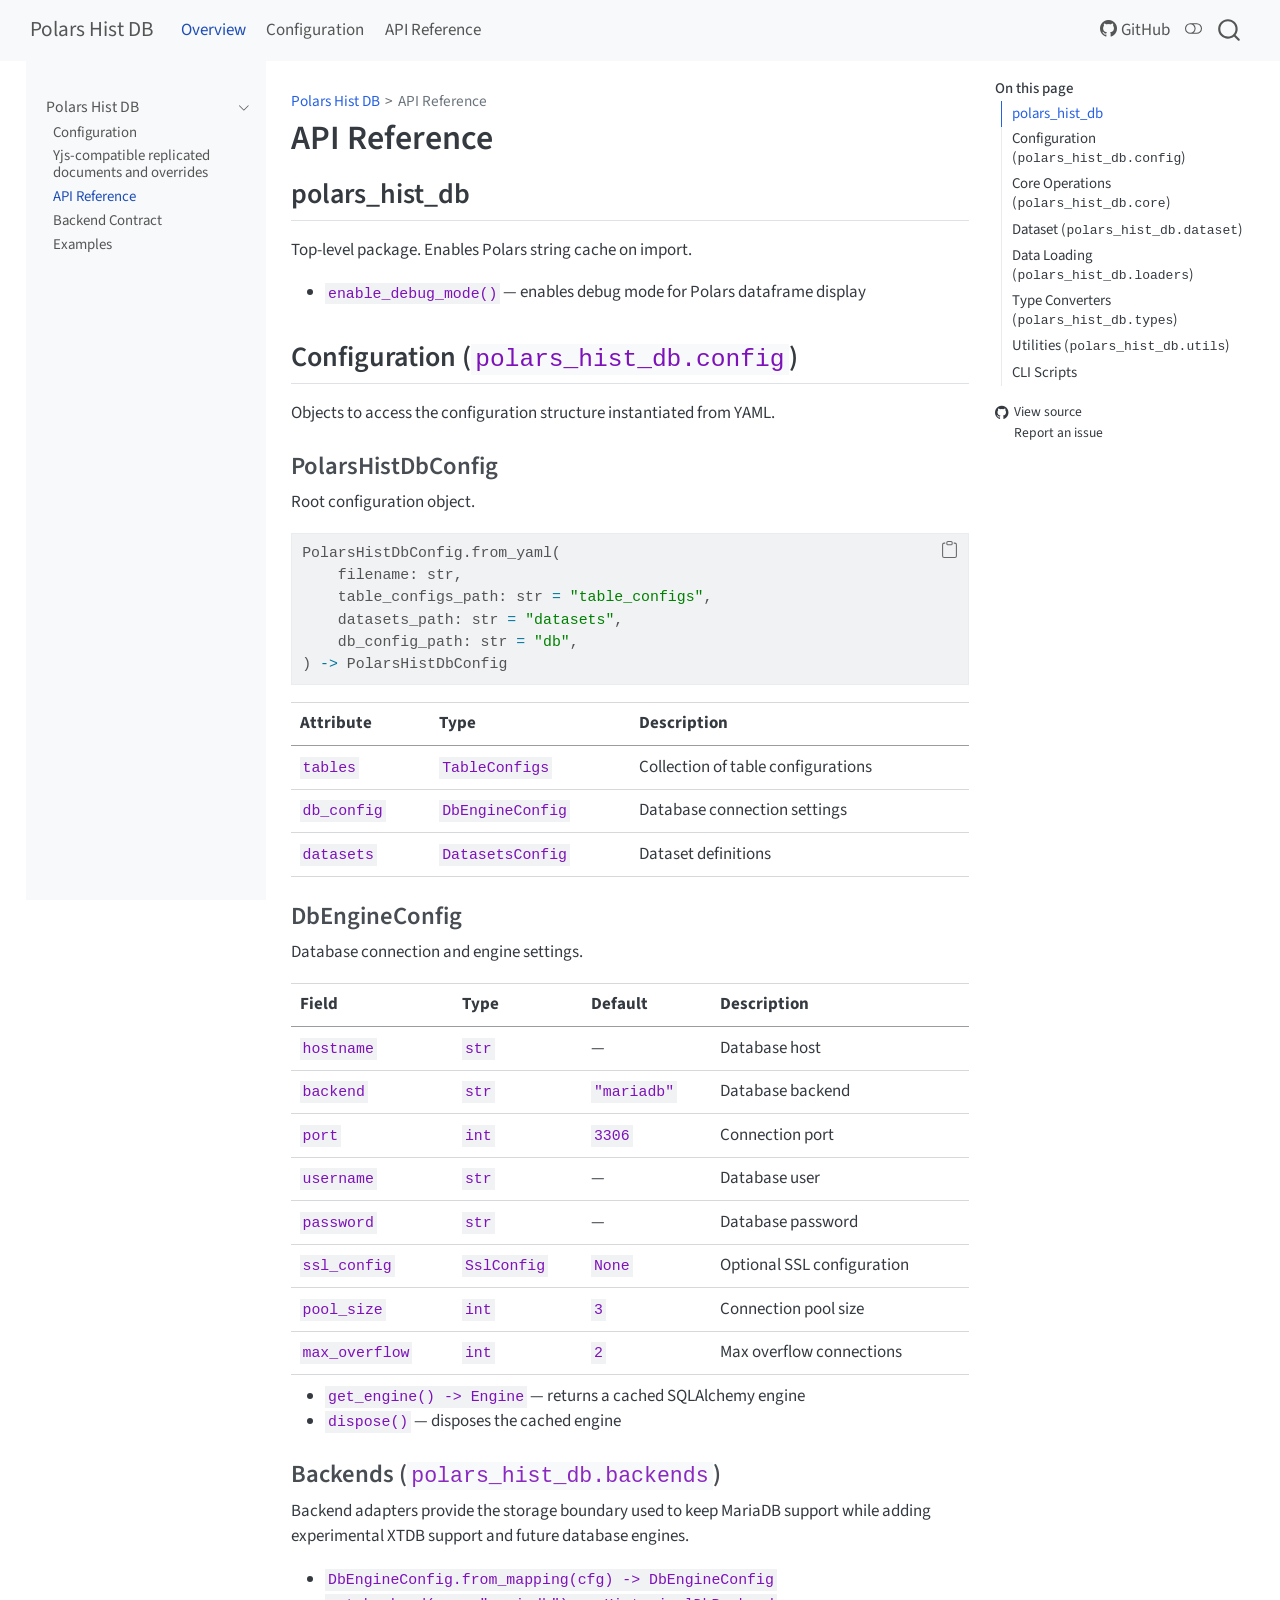
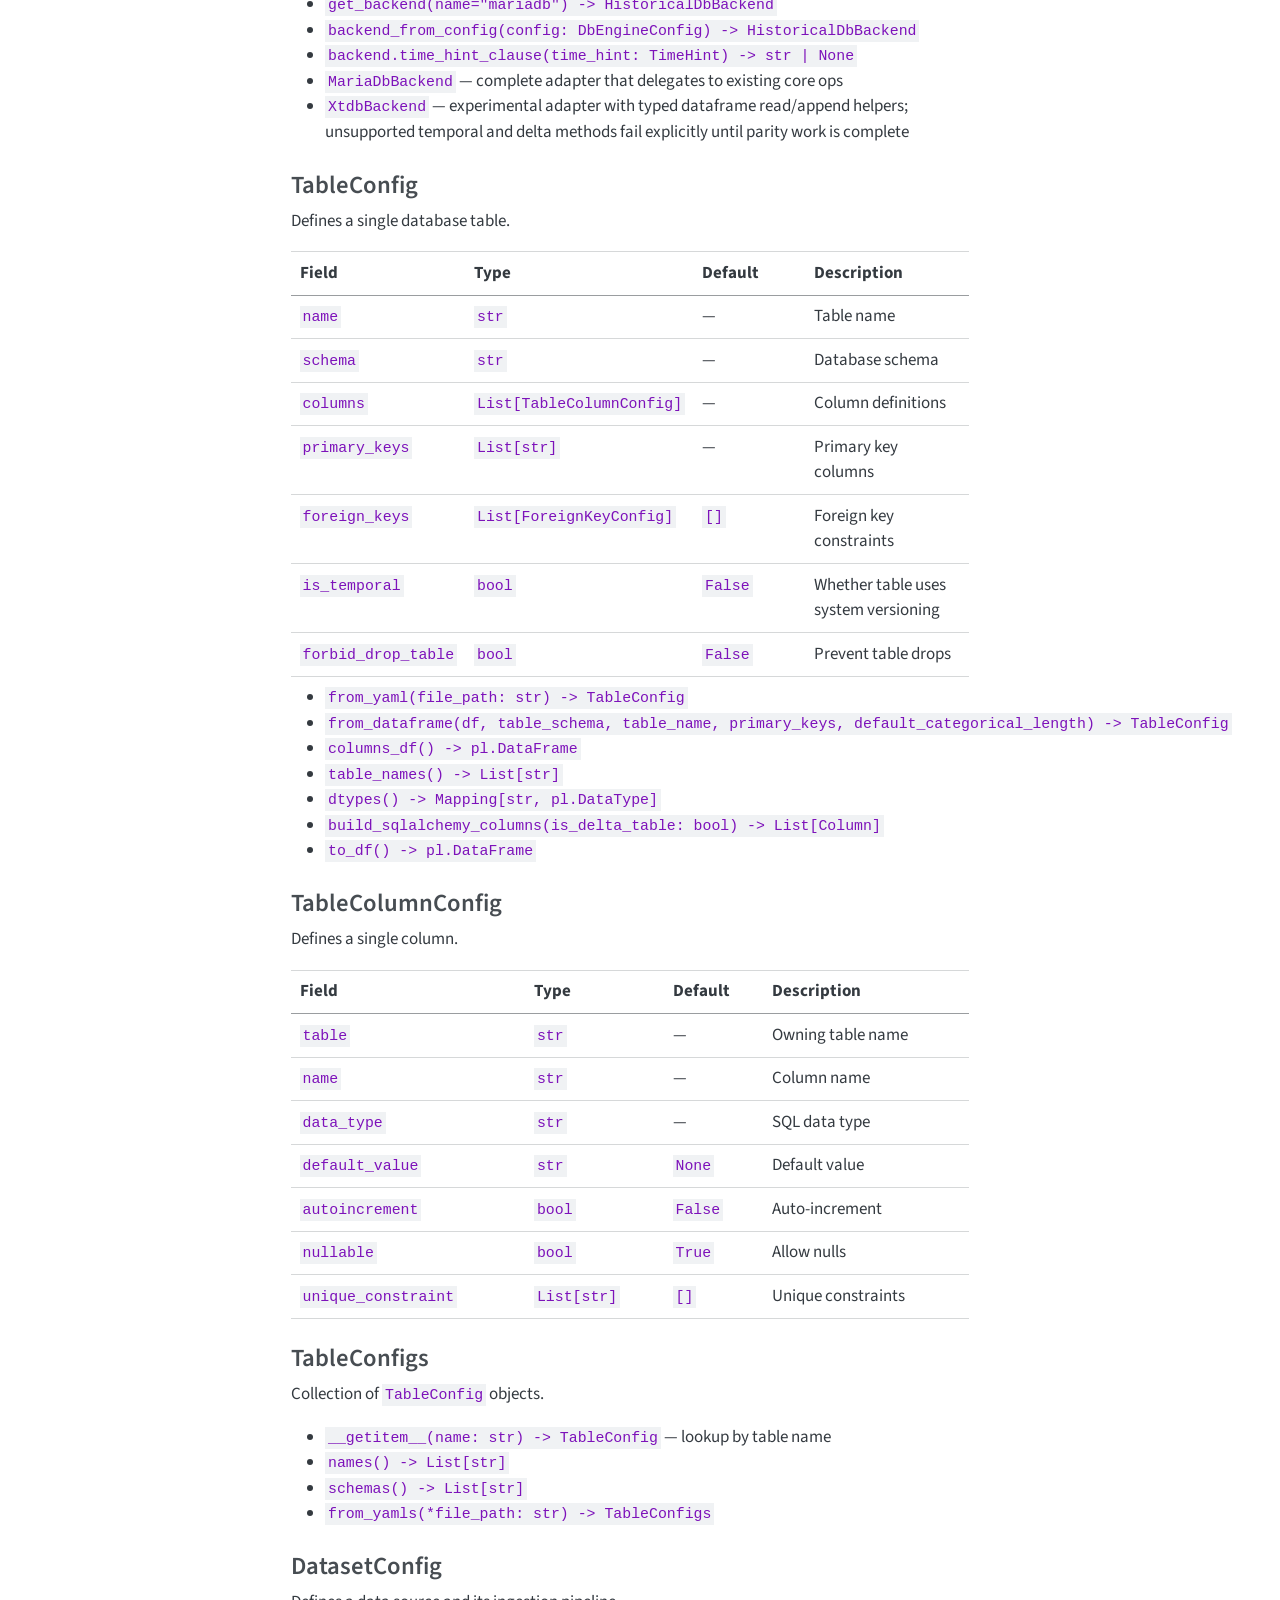
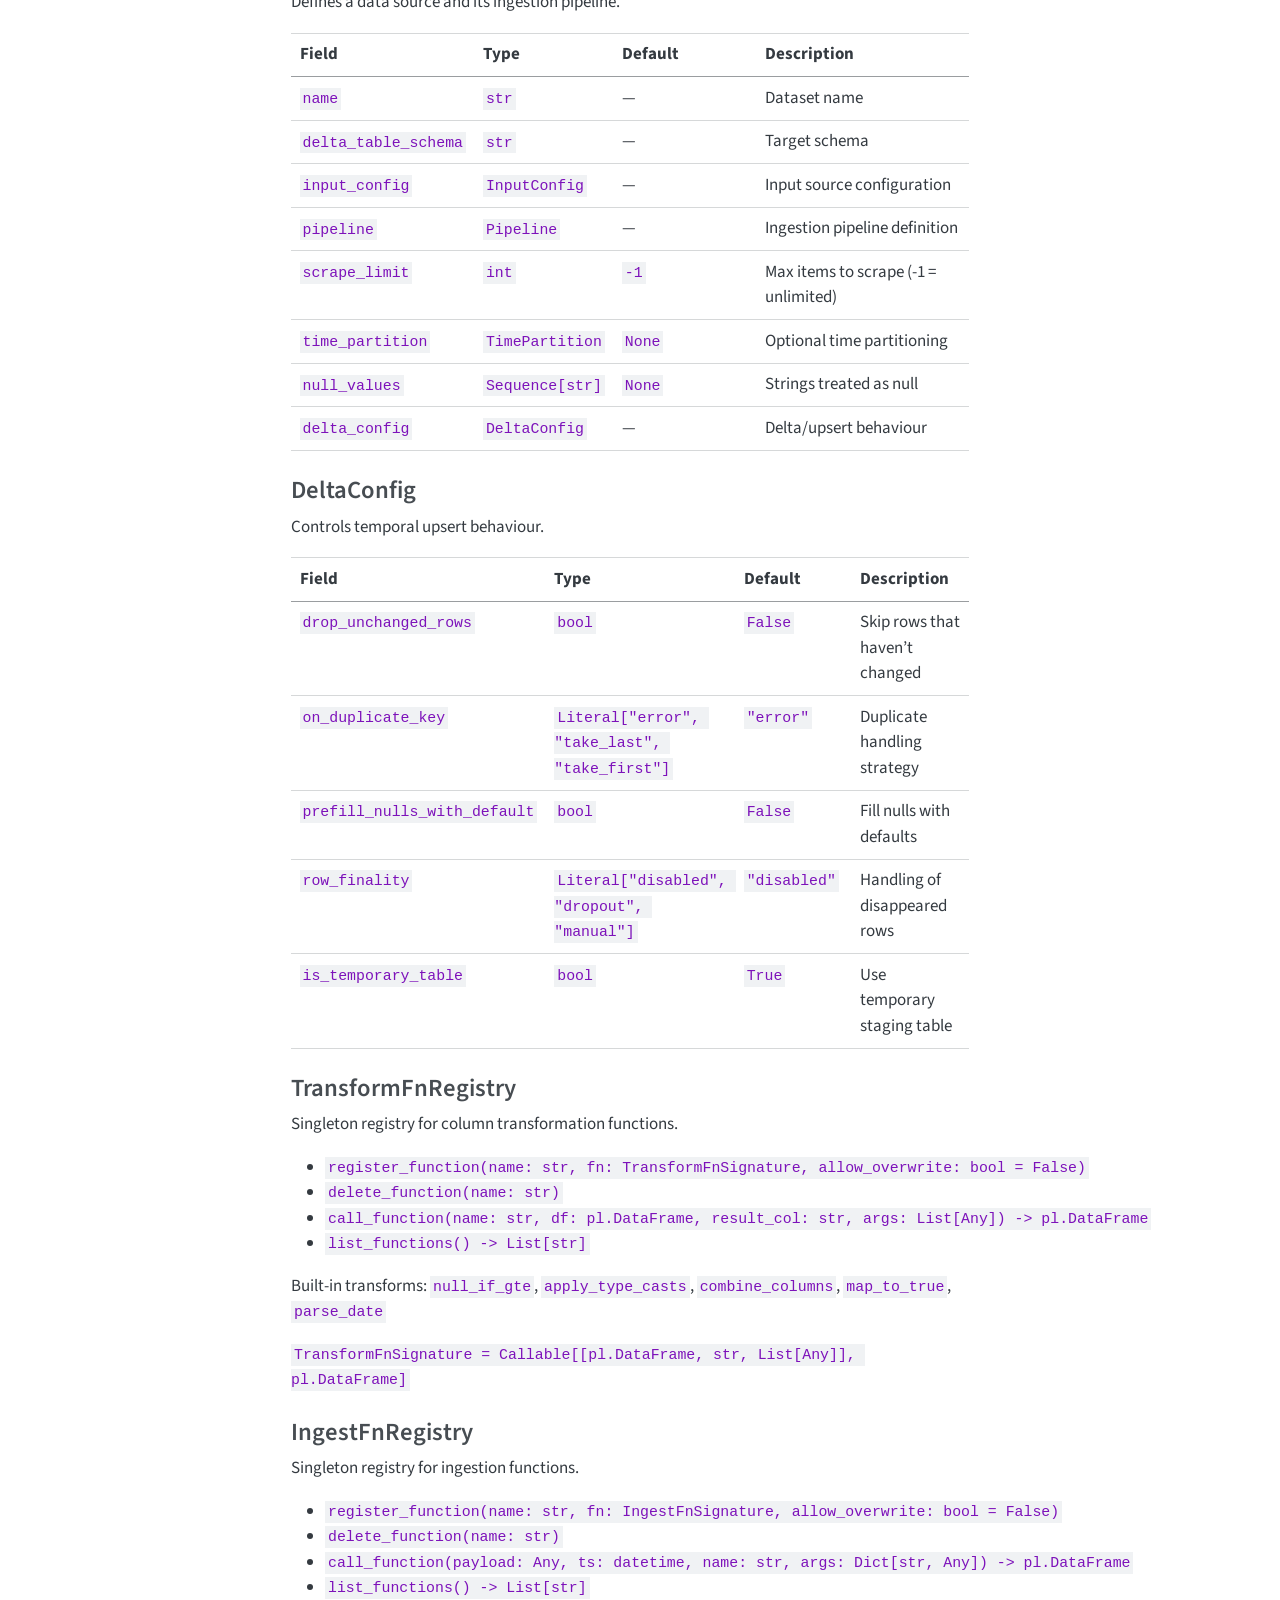
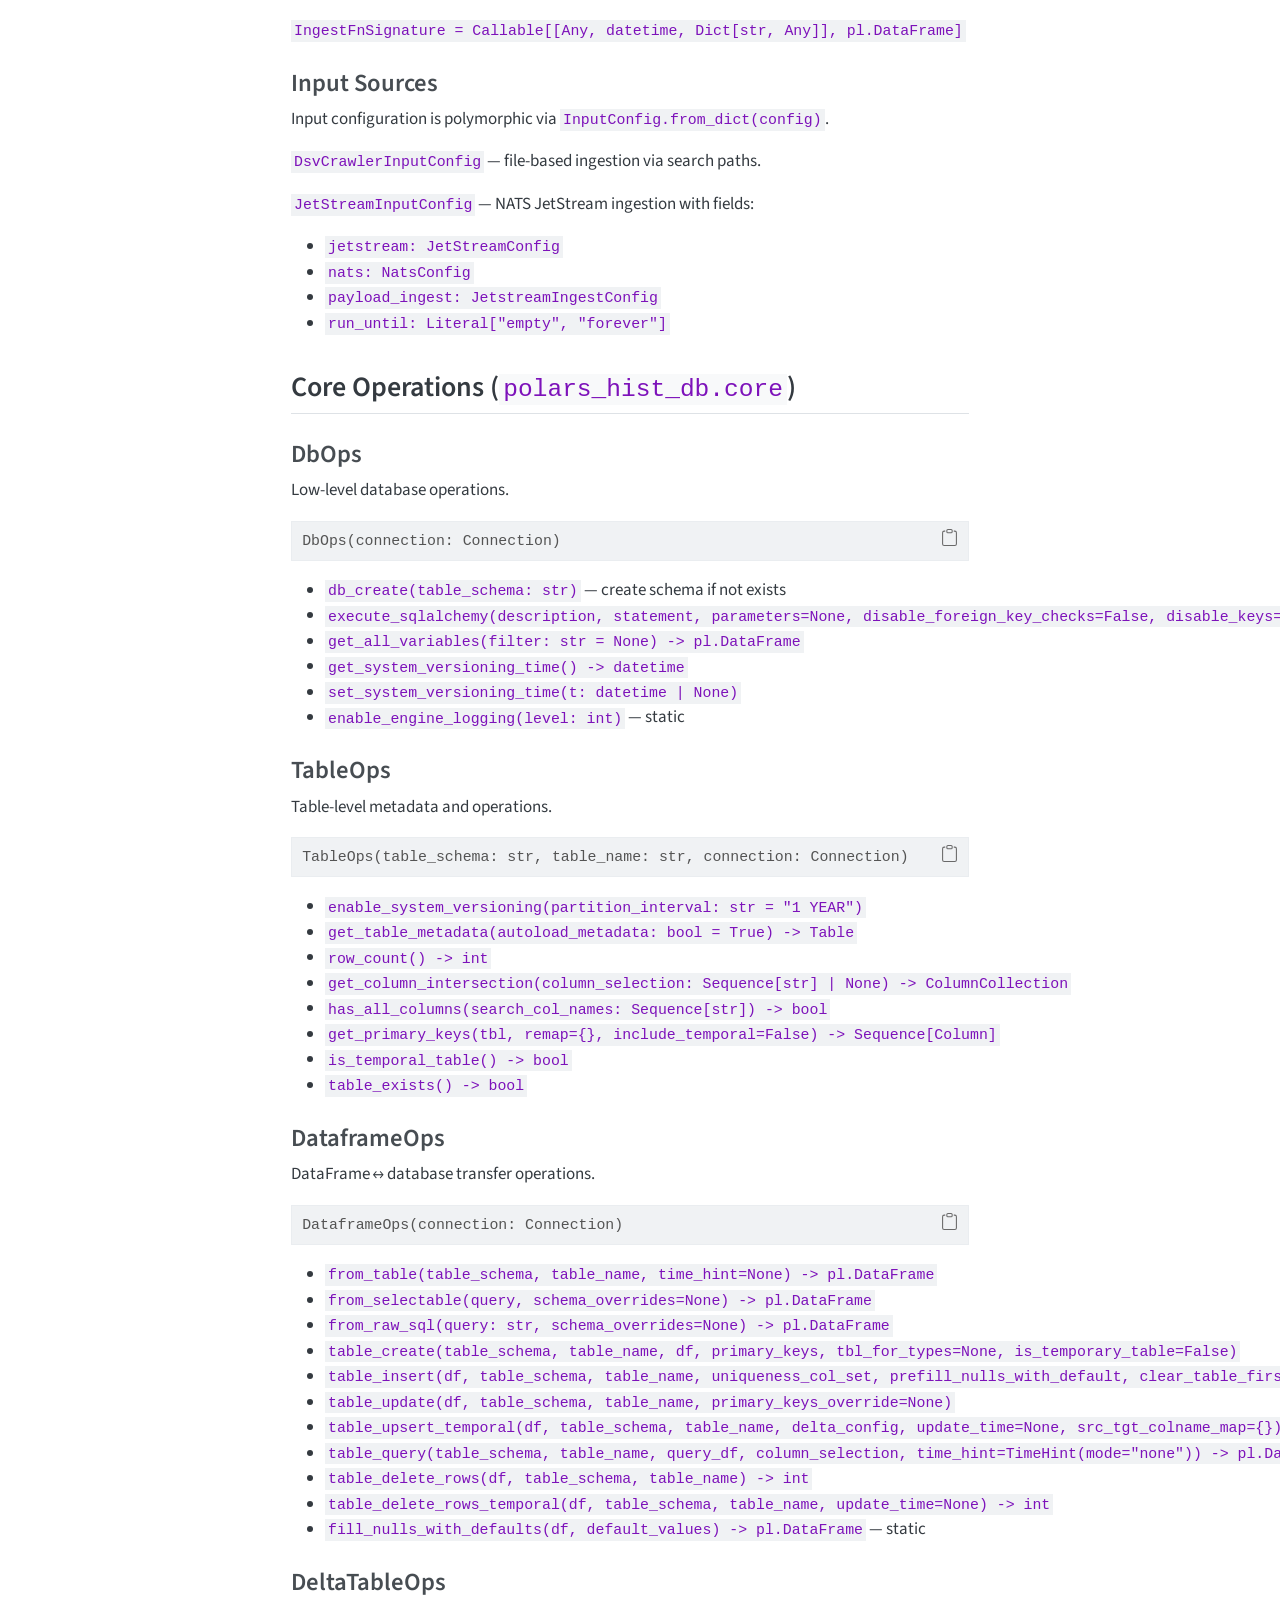
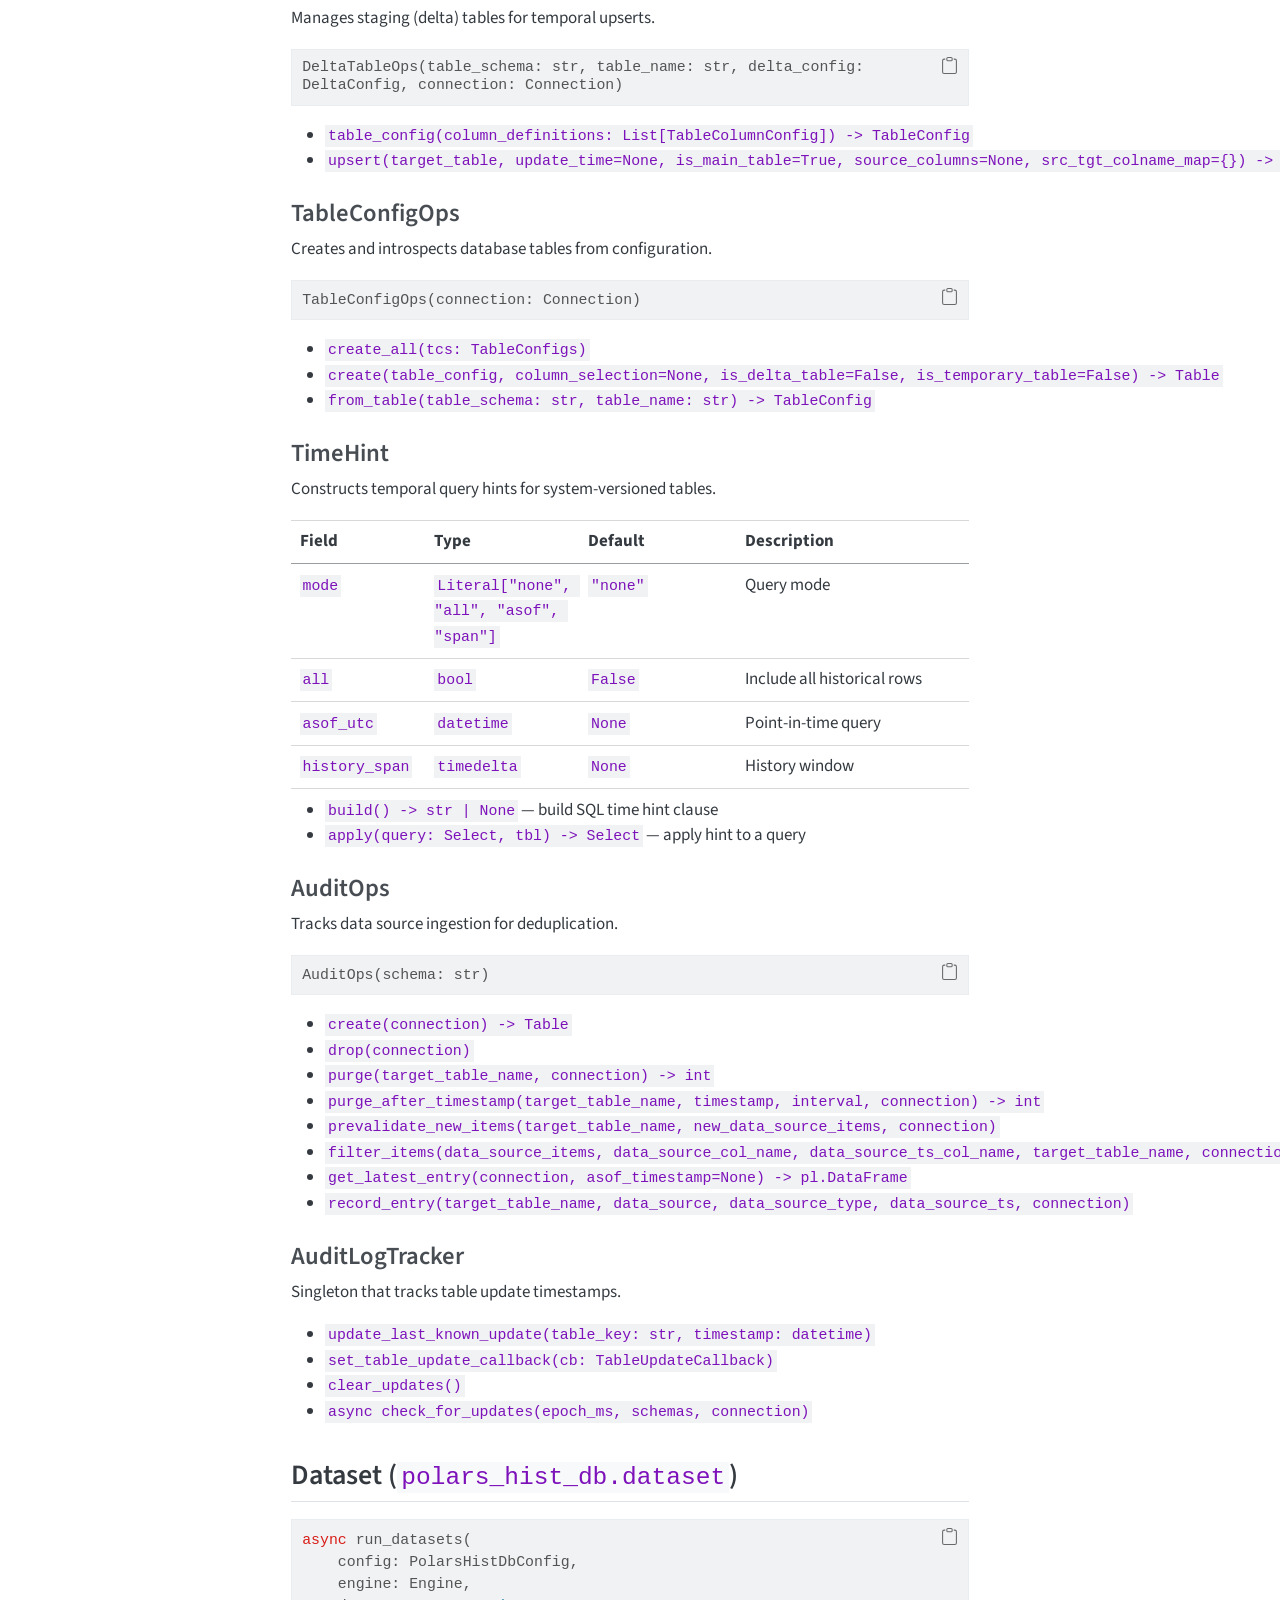
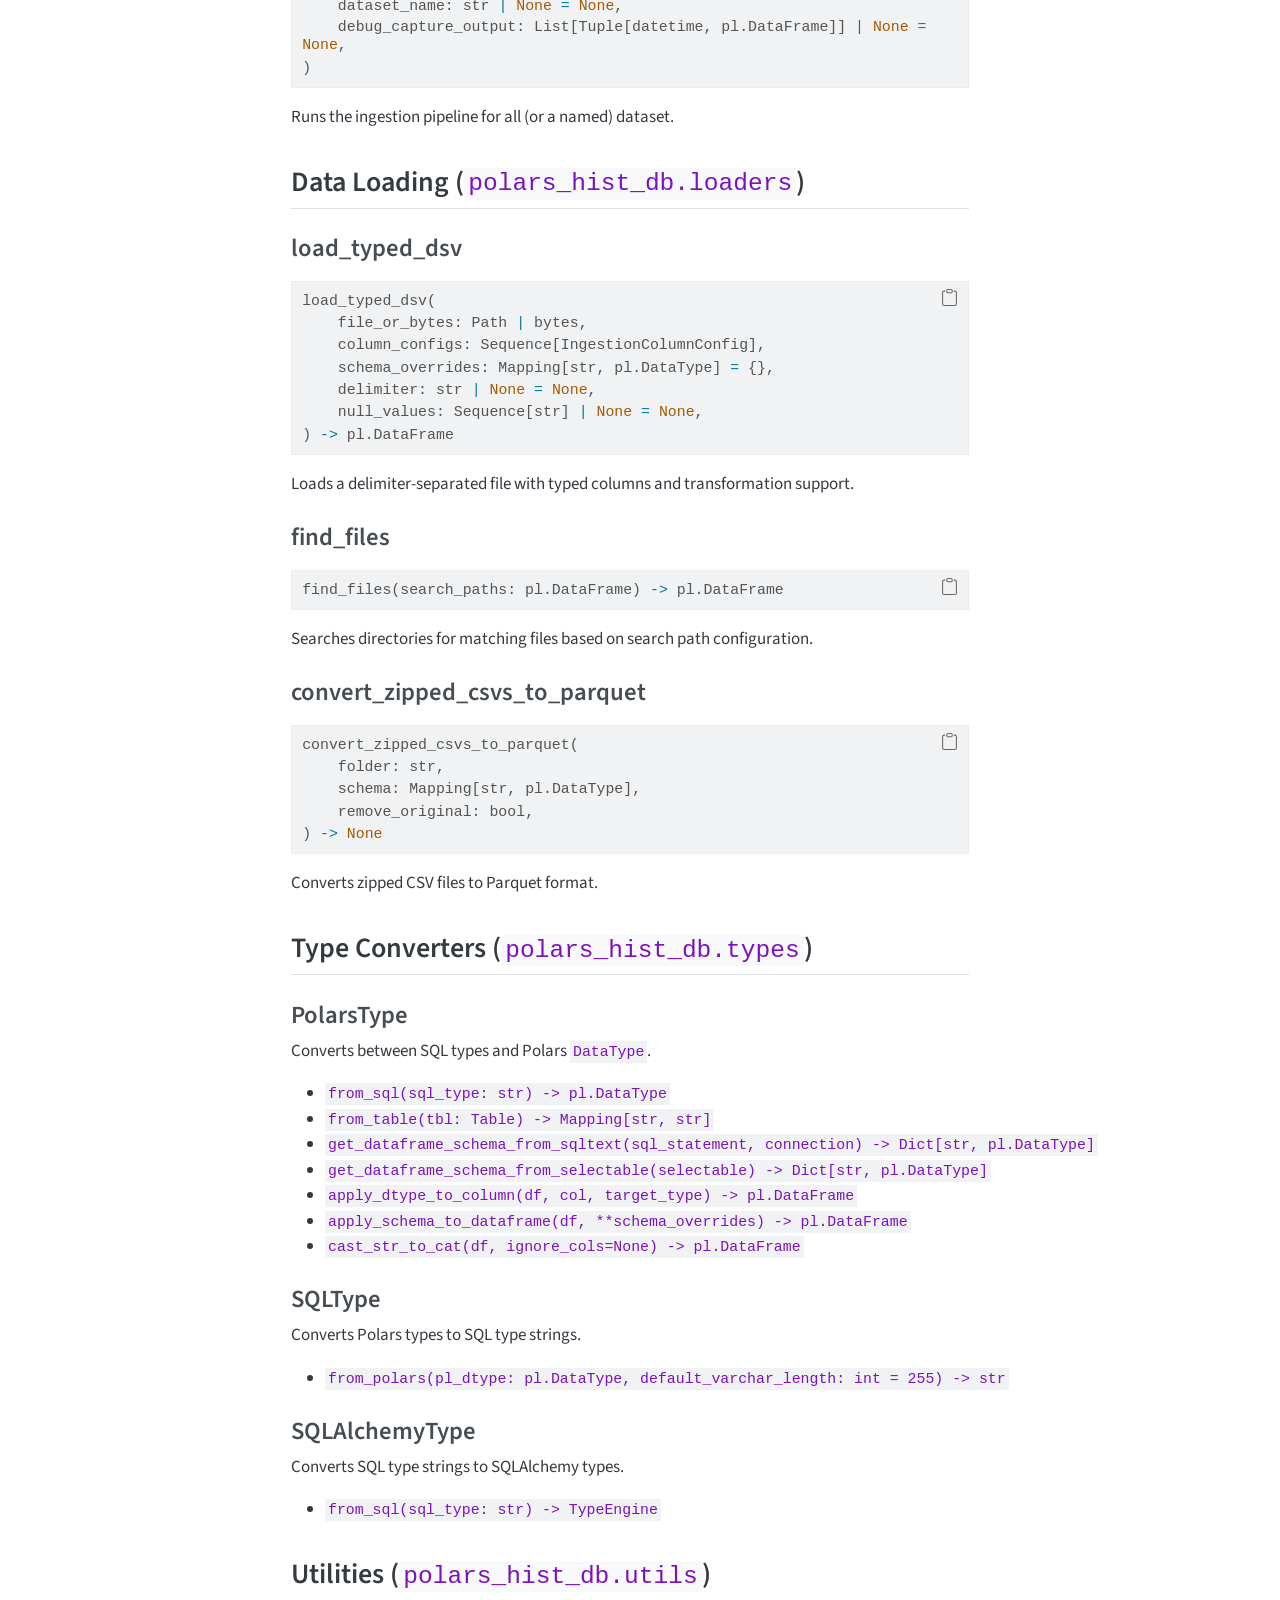
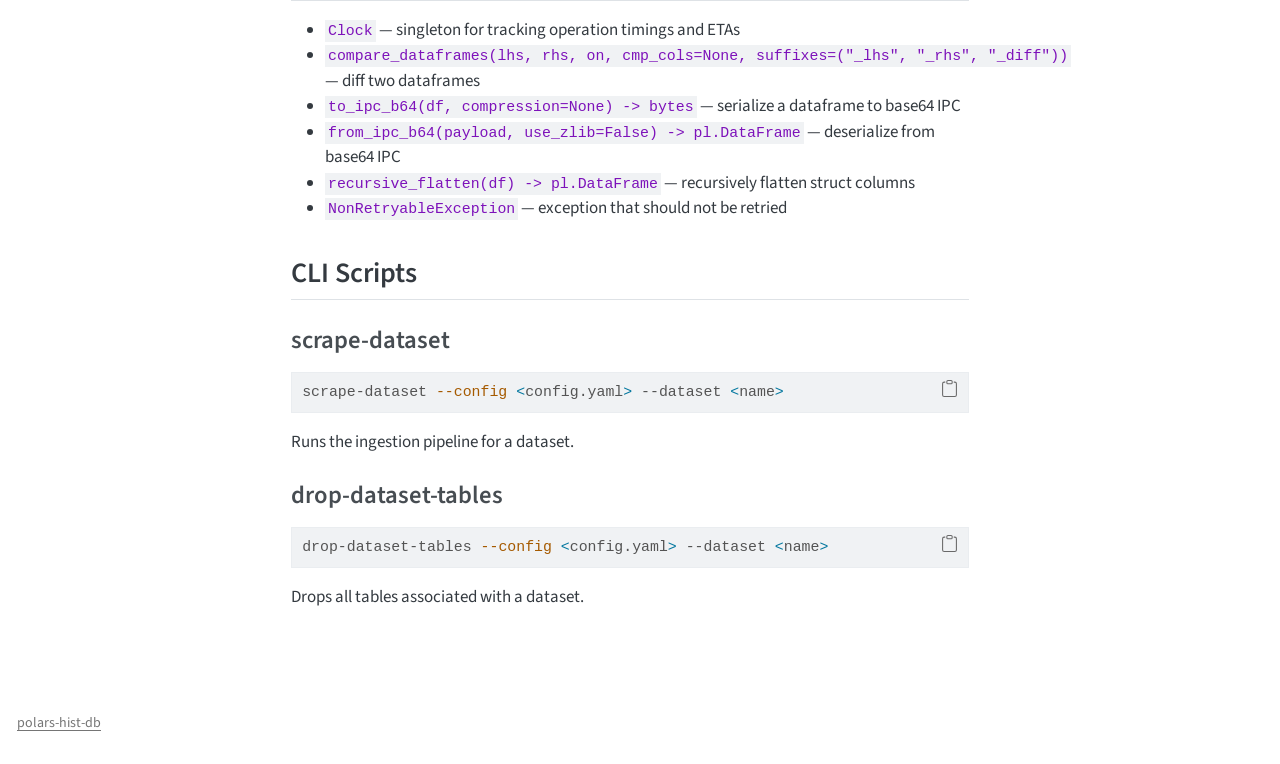
==== commit f5d87166: "Built site for gh-pages" ====
--- a/api.html
+++ b/api.html
@@ -353,7 +353,7 @@
           <li class="sidebar-item">
   <div class="sidebar-item-container"> 
   <a href="./replicated-overrides.html" class="sidebar-item-text sidebar-link">
- <span class="menu-text">Replicated override operation sets</span></a>
+ <span class="menu-text">Yjs-compatible replicated documents and overrides</span></a>
   </div>
 </li>
           <li class="sidebar-item">
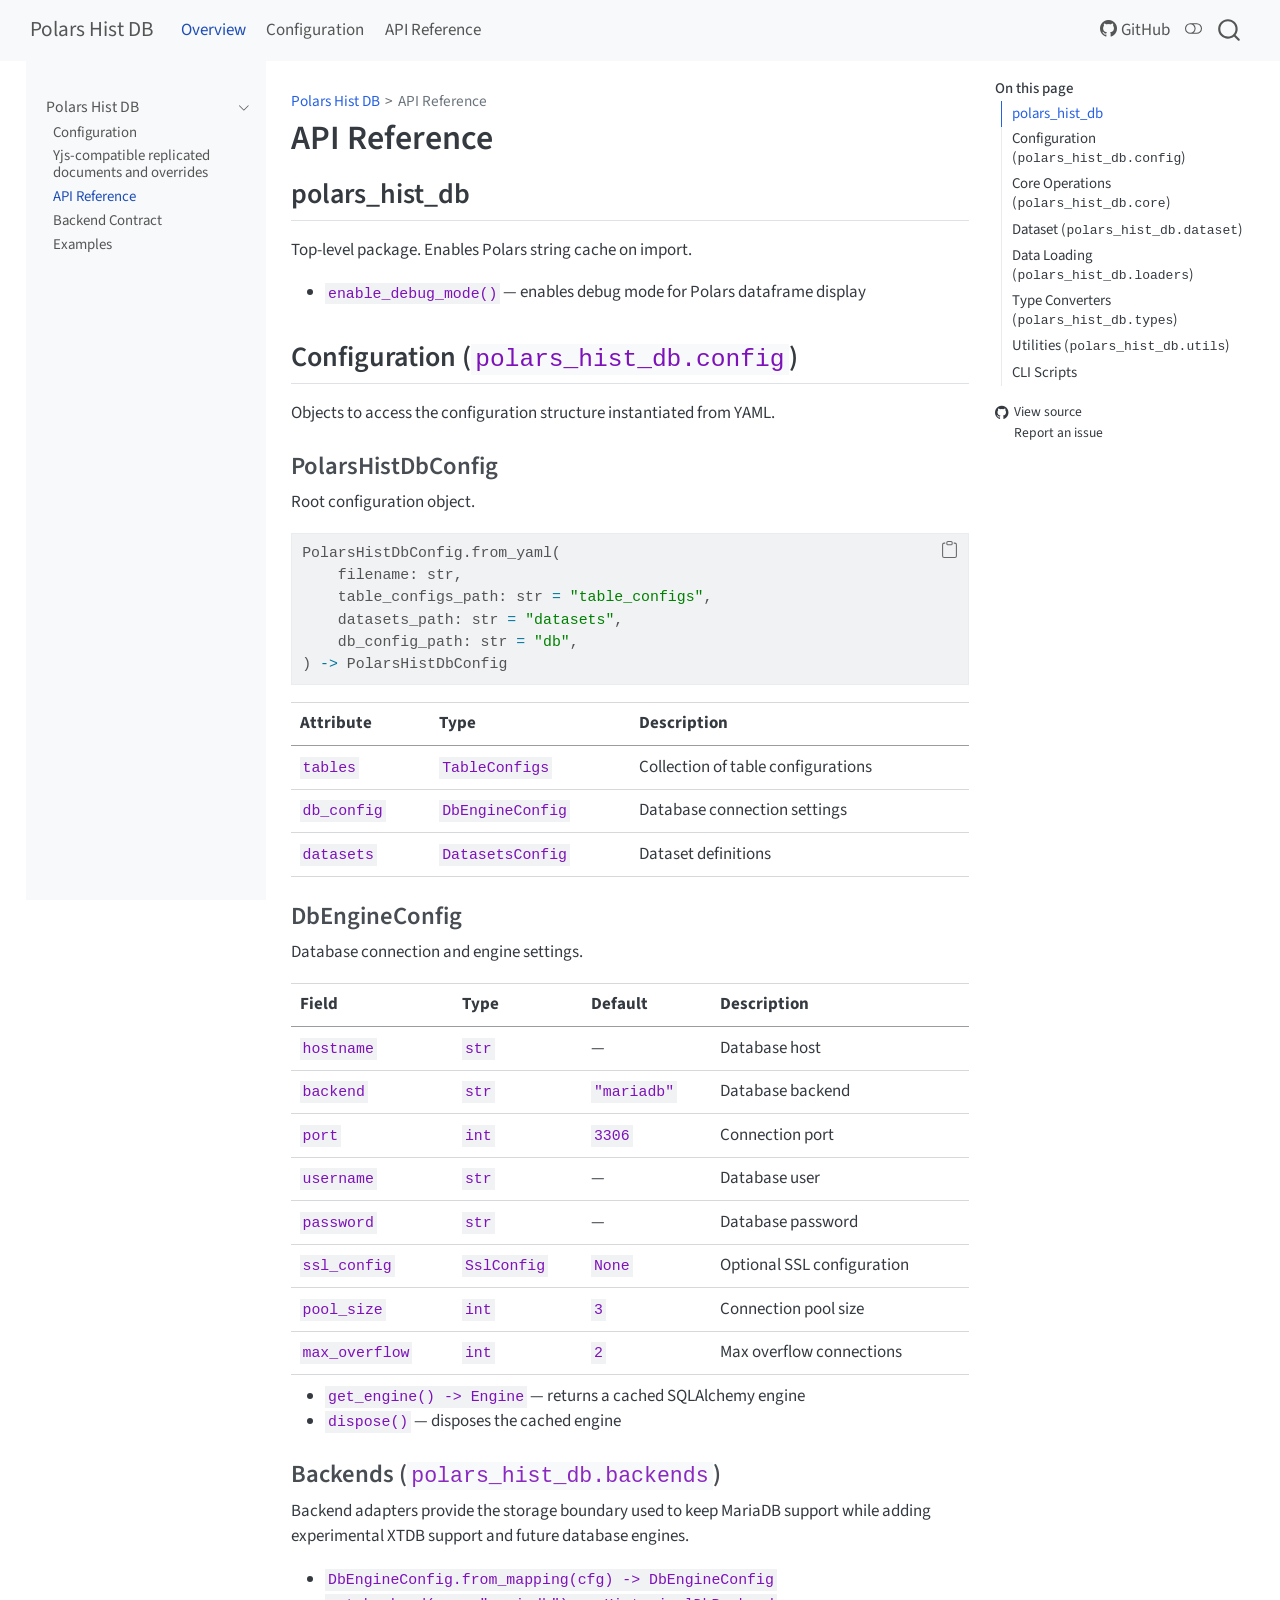
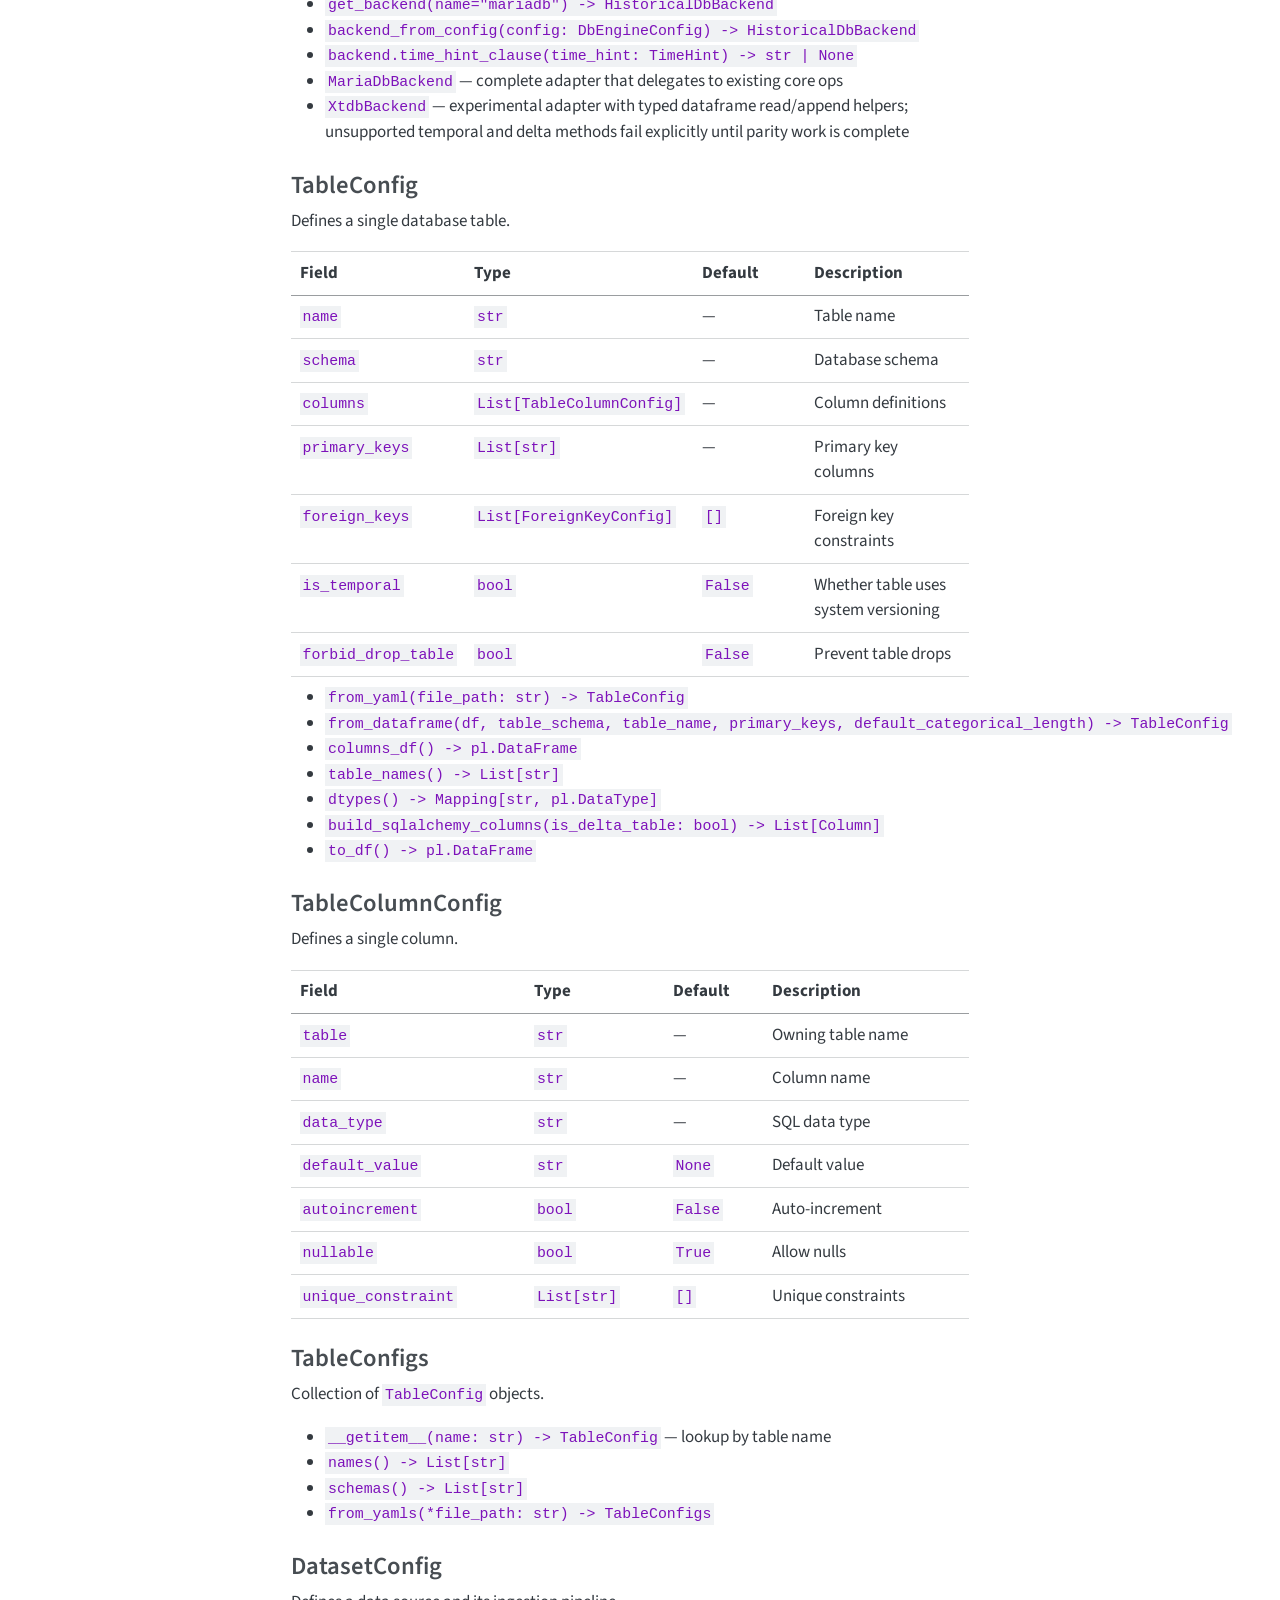
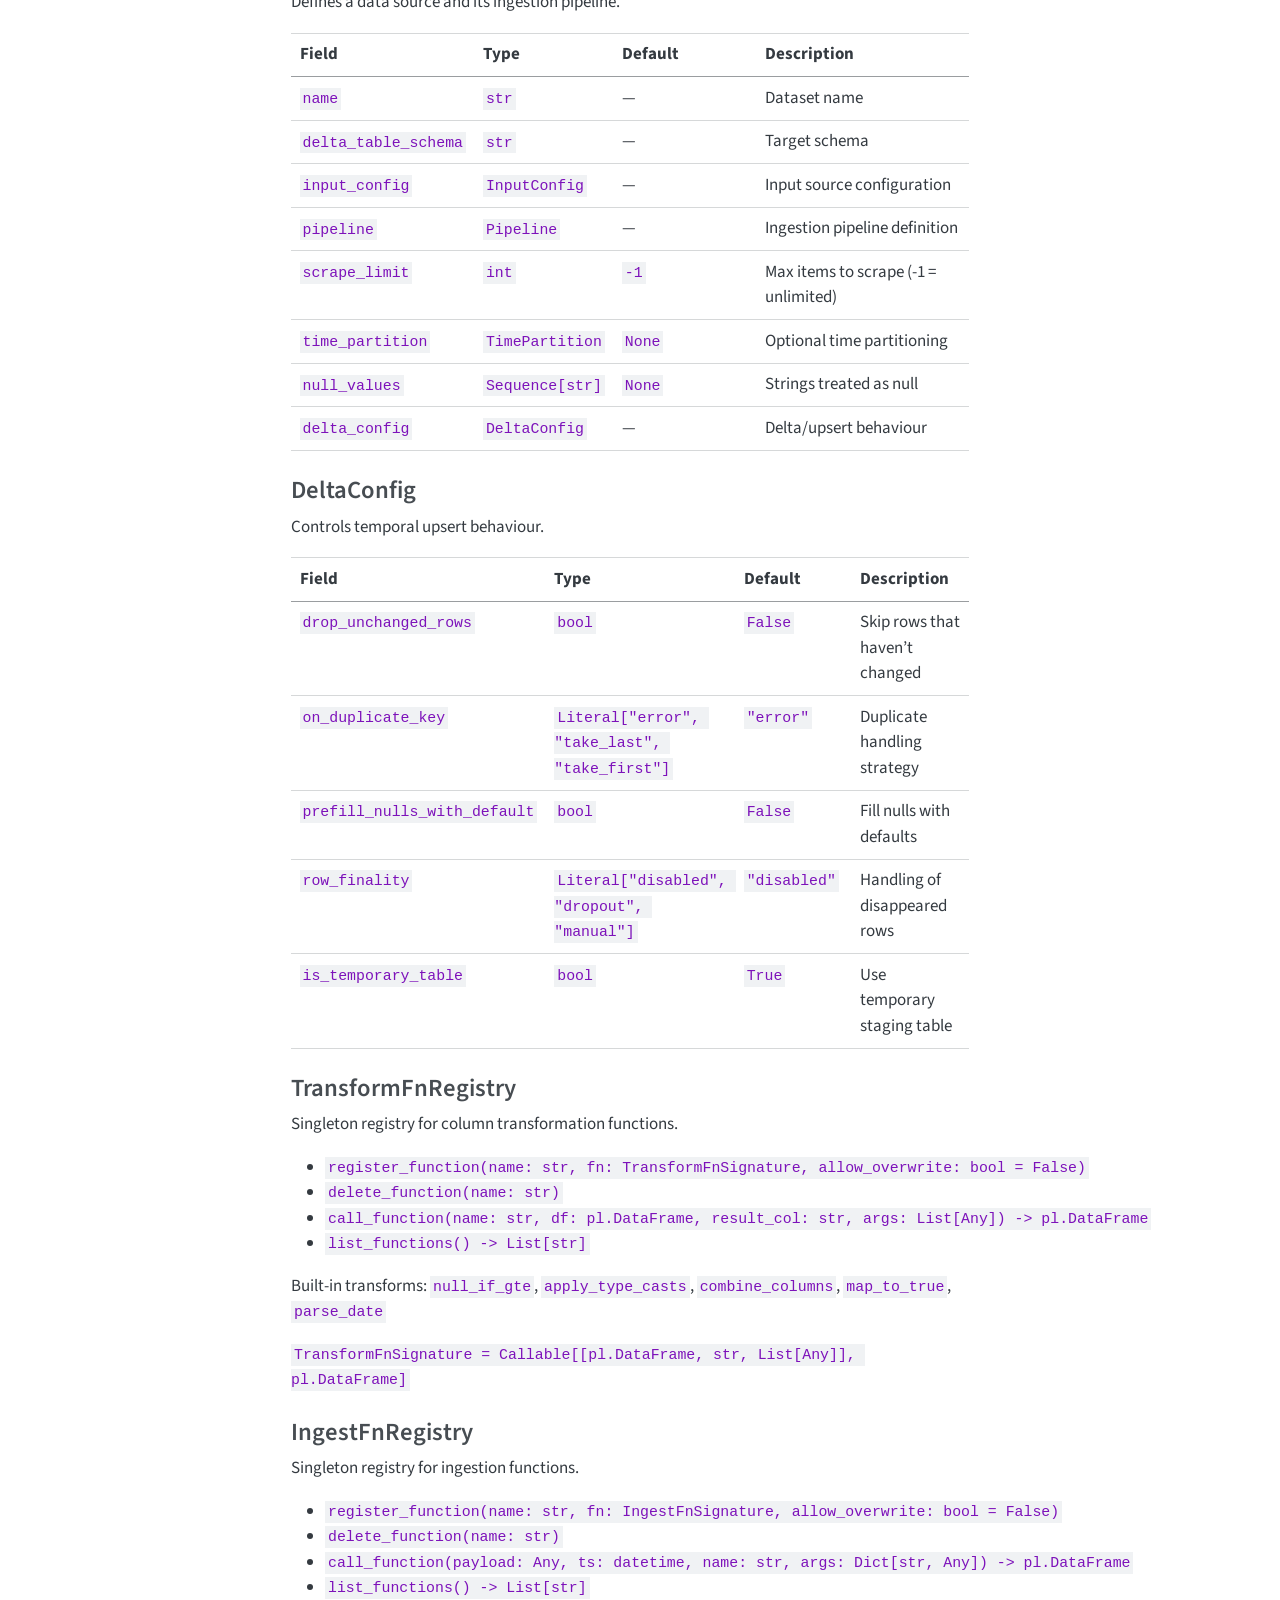
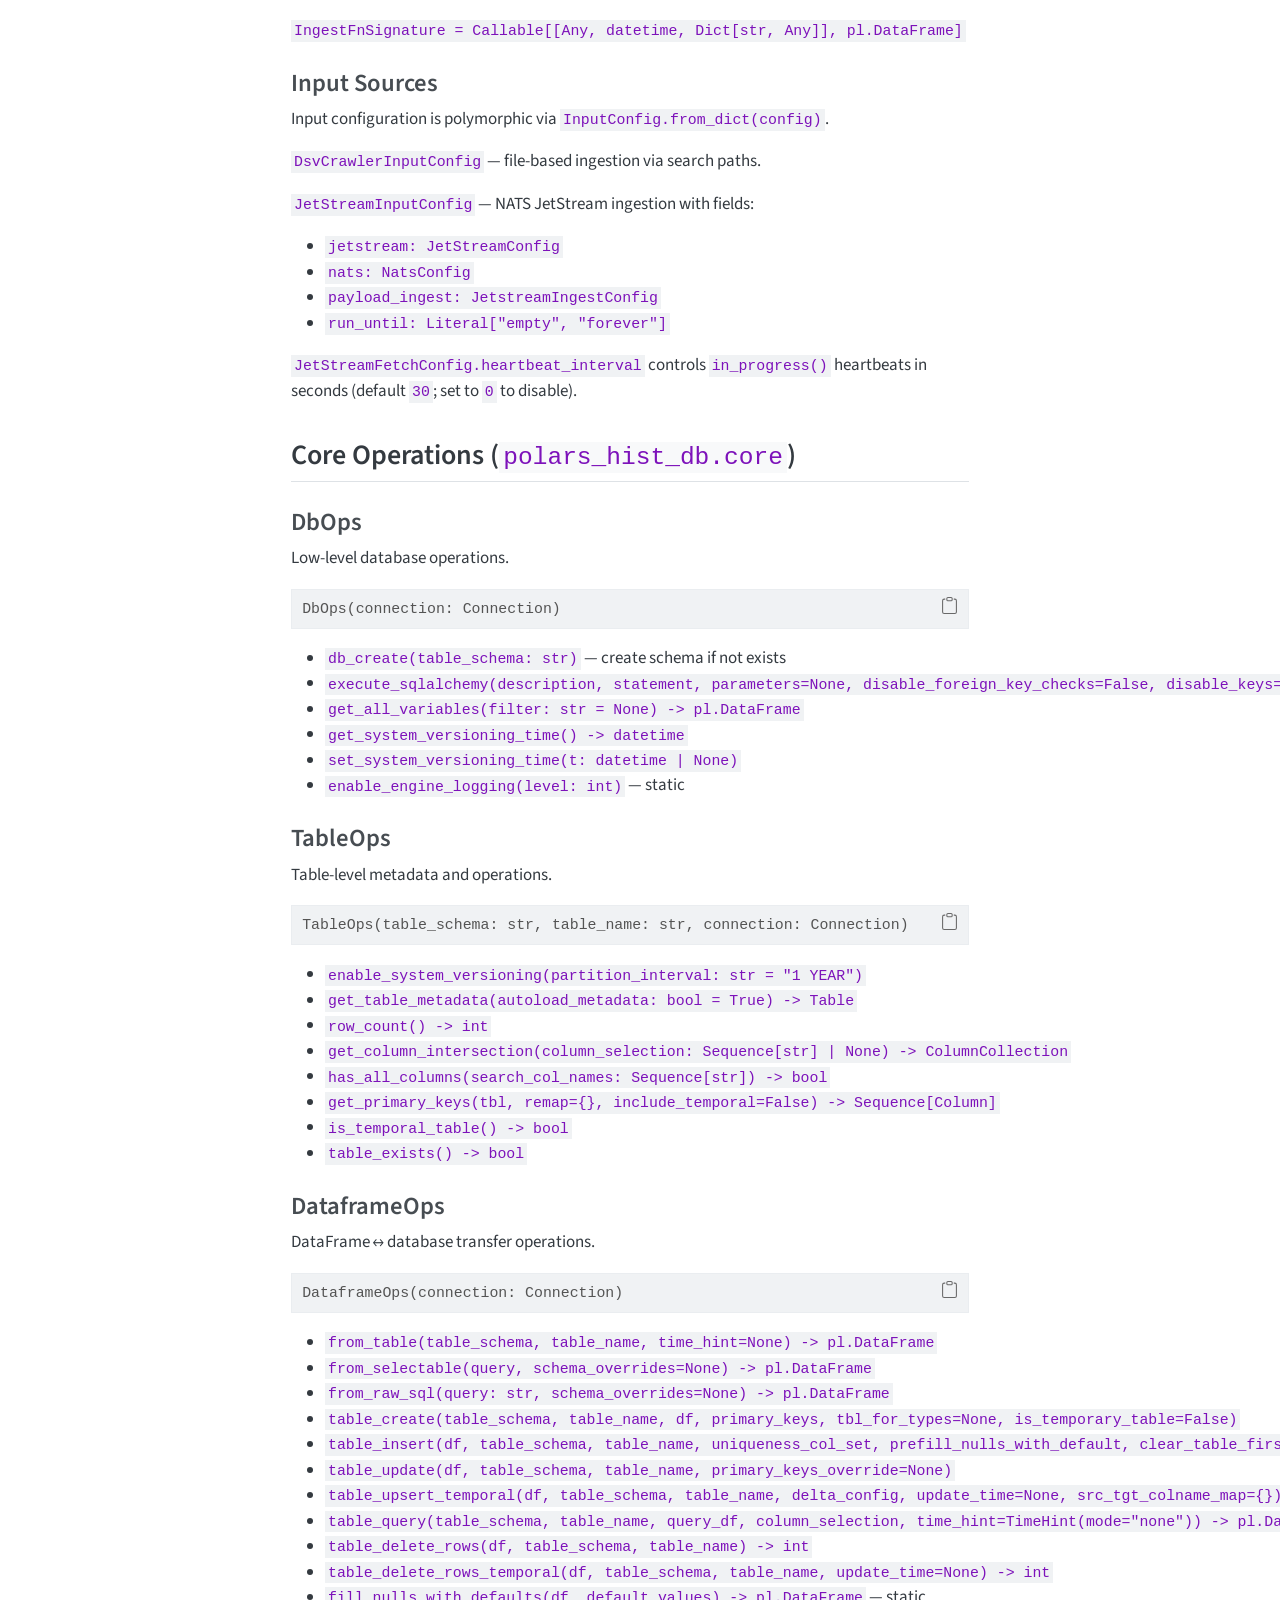
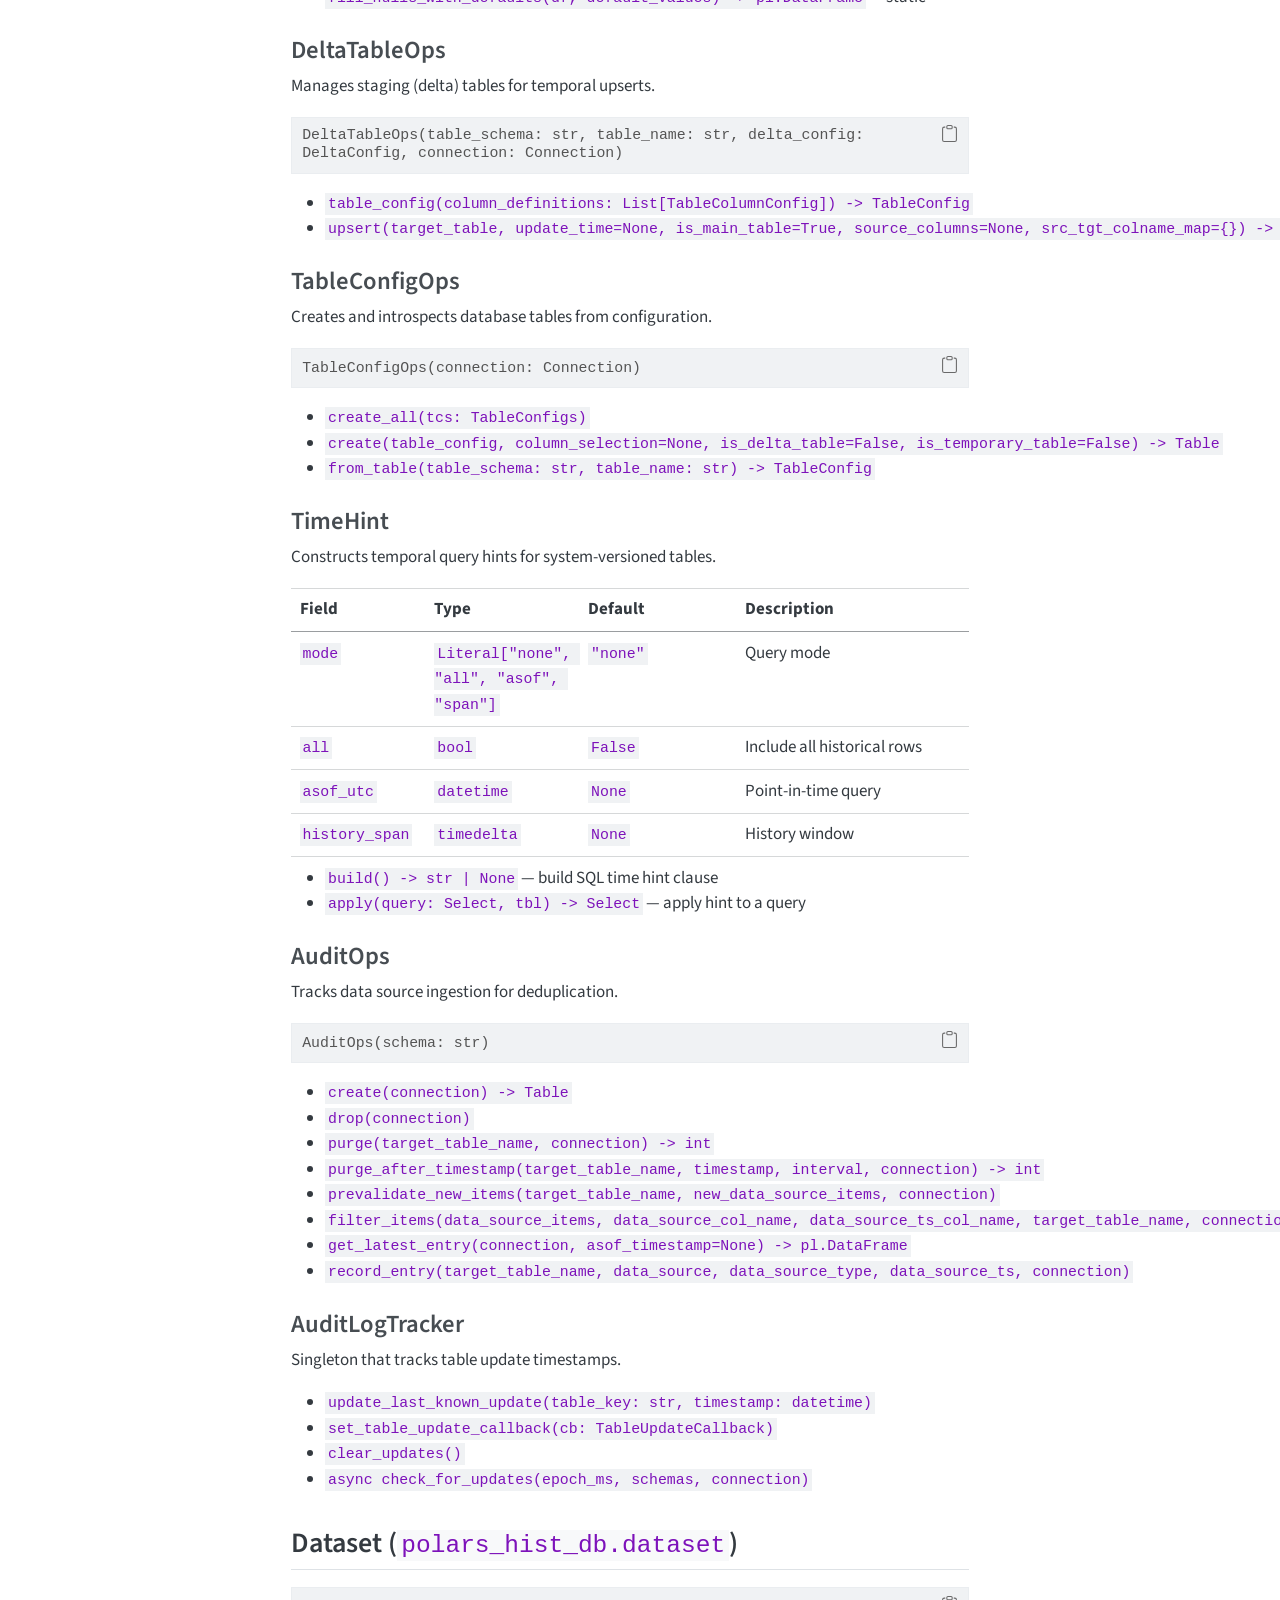
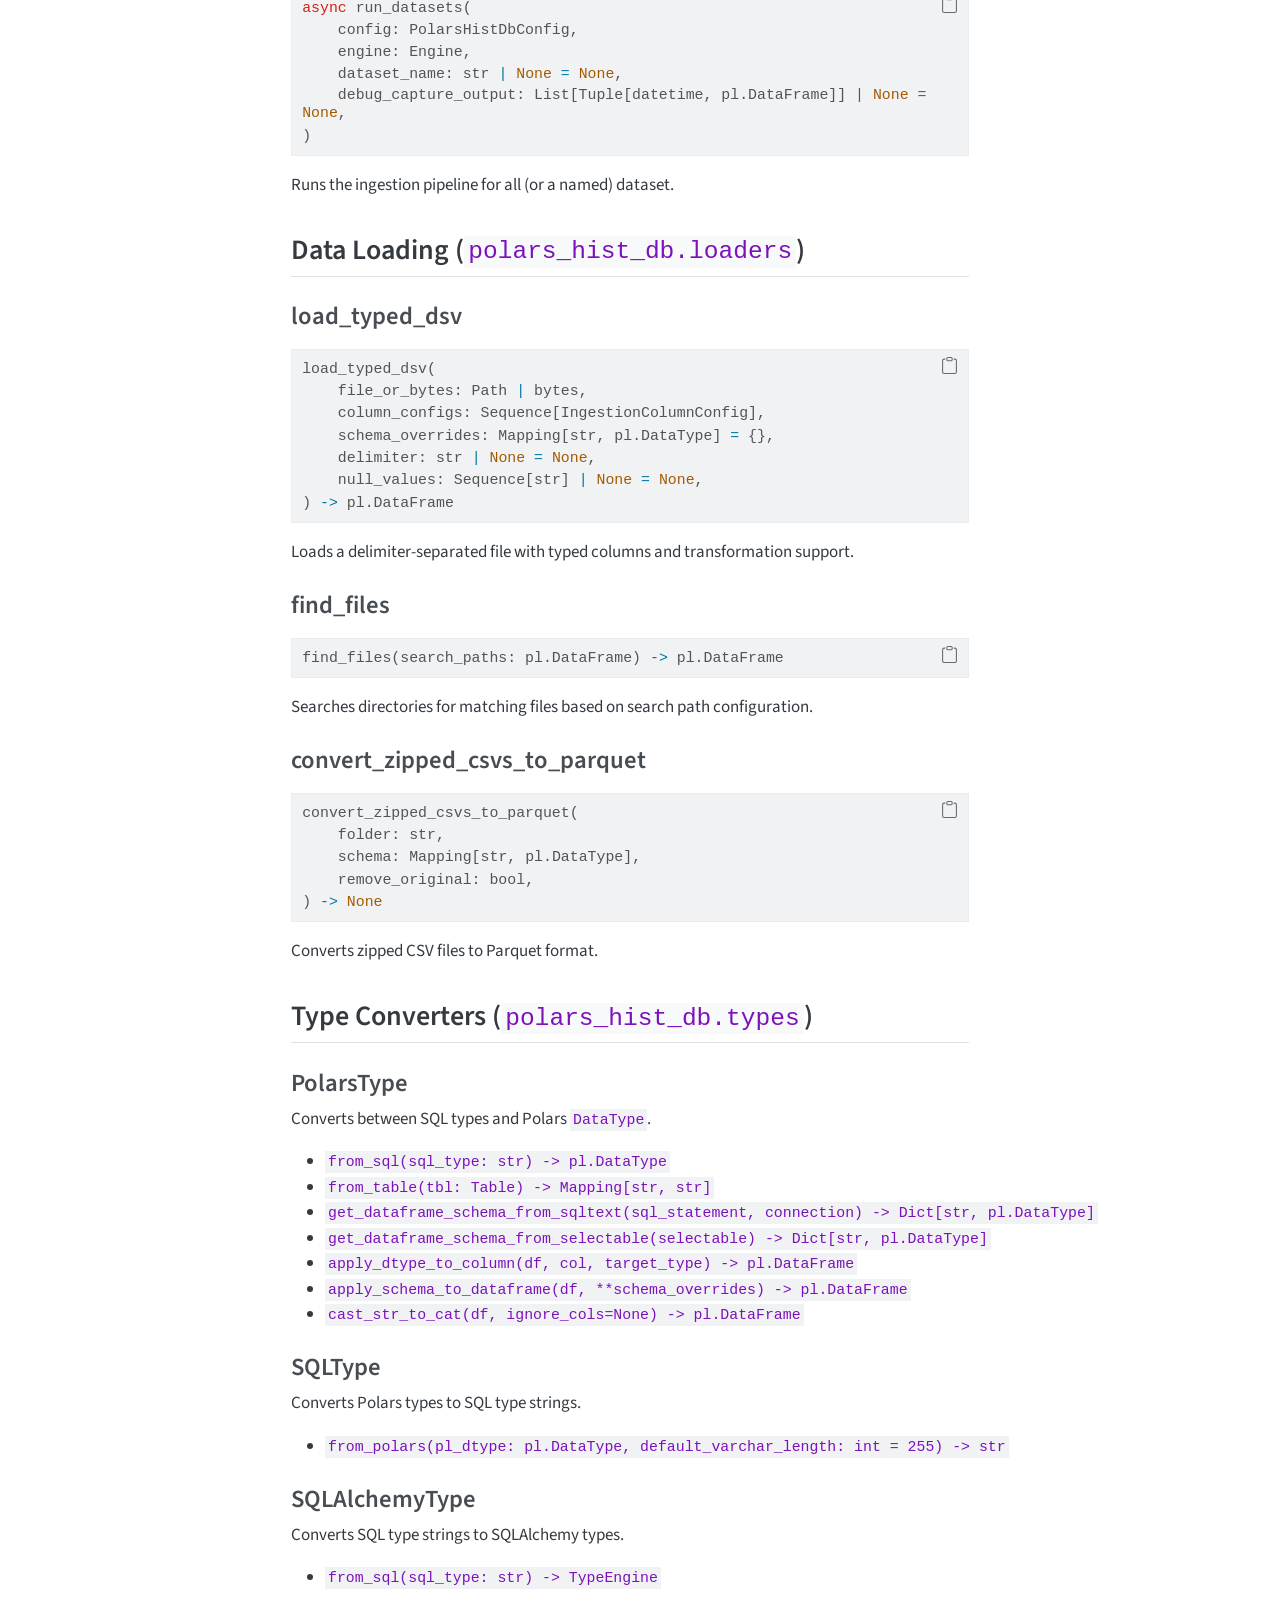
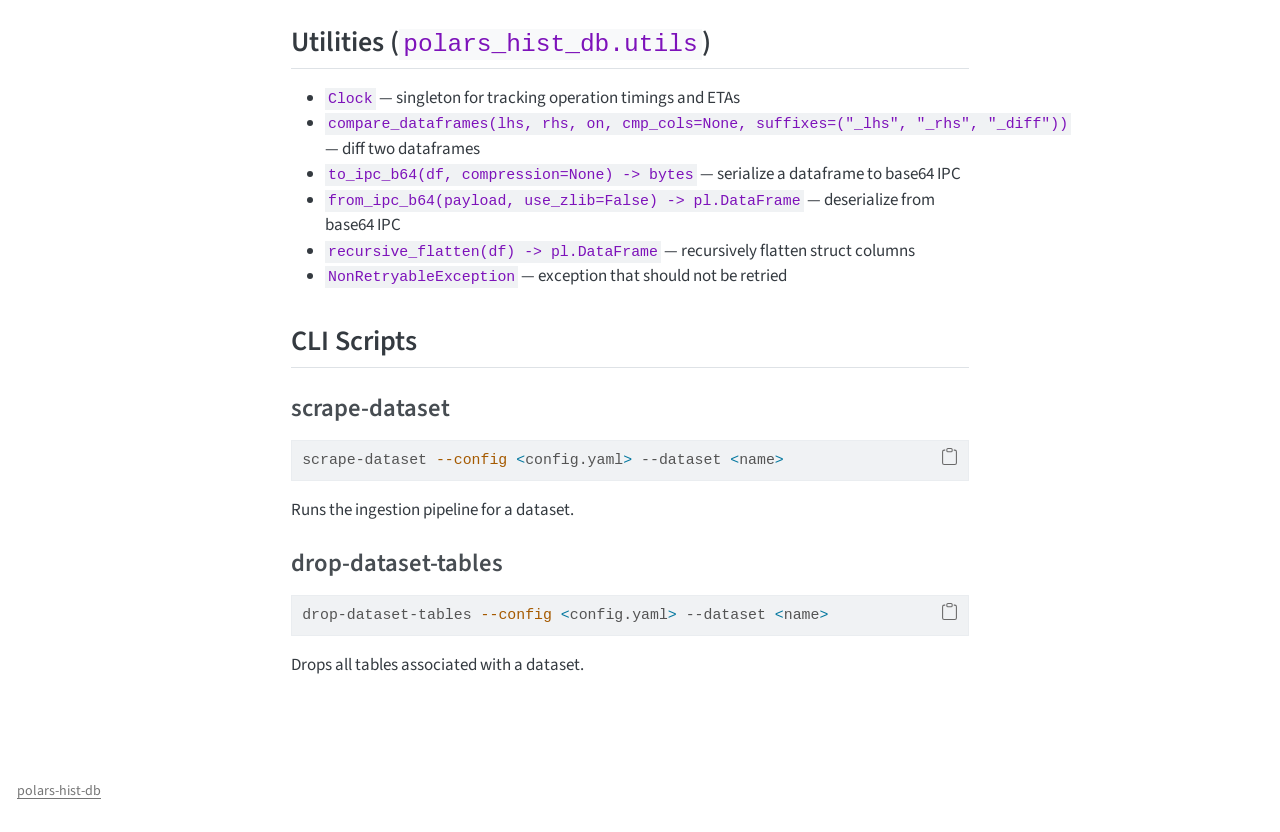
==== commit 48706b7c: "Built site for gh-pages" ====
--- a/api.html
+++ b/api.html
@@ -79,9 +79,9 @@
 <link href="site_libs/quarto-html/quarto-syntax-highlighting-33269adcf1721b81efc5ea7fcfe7f0ee.css" rel="stylesheet" class="quarto-color-scheme-extra" id="quarto-text-highlighting-styles">
 <script src="site_libs/bootstrap/bootstrap.min.js"></script>
 <link href="site_libs/bootstrap/bootstrap-icons.css" rel="stylesheet">
-<link href="site_libs/bootstrap/bootstrap-463465ba8d3f692556c2f6436c7d4884.min.css" rel="stylesheet" append-hash="true" class="quarto-color-scheme" id="quarto-bootstrap" data-mode="light">
-<link href="site_libs/bootstrap/bootstrap-dark-72b16c4db8ef37be9bb921fe70362917.min.css" rel="stylesheet" append-hash="true" class="quarto-color-scheme quarto-color-alternate" id="quarto-bootstrap" data-mode="dark">
-<link href="site_libs/bootstrap/bootstrap-463465ba8d3f692556c2f6436c7d4884.min.css" rel="stylesheet" append-hash="true" class="quarto-color-scheme-extra" id="quarto-bootstrap" data-mode="light">
+<link href="site_libs/bootstrap/bootstrap-e123129df98402f9ef1521abcb5f261a.min.css" rel="stylesheet" append-hash="true" class="quarto-color-scheme" id="quarto-bootstrap" data-mode="light">
+<link href="site_libs/bootstrap/bootstrap-dark-1532cd880cf38c810c53ae3210385746.min.css" rel="stylesheet" append-hash="true" class="quarto-color-scheme quarto-color-alternate" id="quarto-bootstrap" data-mode="dark">
+<link href="site_libs/bootstrap/bootstrap-e123129df98402f9ef1521abcb5f261a.min.css" rel="stylesheet" append-hash="true" class="quarto-color-scheme-extra" id="quarto-bootstrap" data-mode="light">
 <script id="quarto-search-options" type="application/json">{
   "location": "navbar",
   "copy-button": false,
@@ -880,6 +880,7 @@
 <li><code>payload_ingest: JetstreamIngestConfig</code></li>
 <li><code>run_until: Literal["empty", "forever"]</code></li>
 </ul>
+<p><code>JetStreamFetchConfig.heartbeat_interval</code> controls <code>in_progress()</code> heartbeats in seconds (default <code>30</code>; set to <code>0</code> to disable).</p>
 </section>
 </section>
 <section id="core-operations-polars_hist_db.core" class="level2">
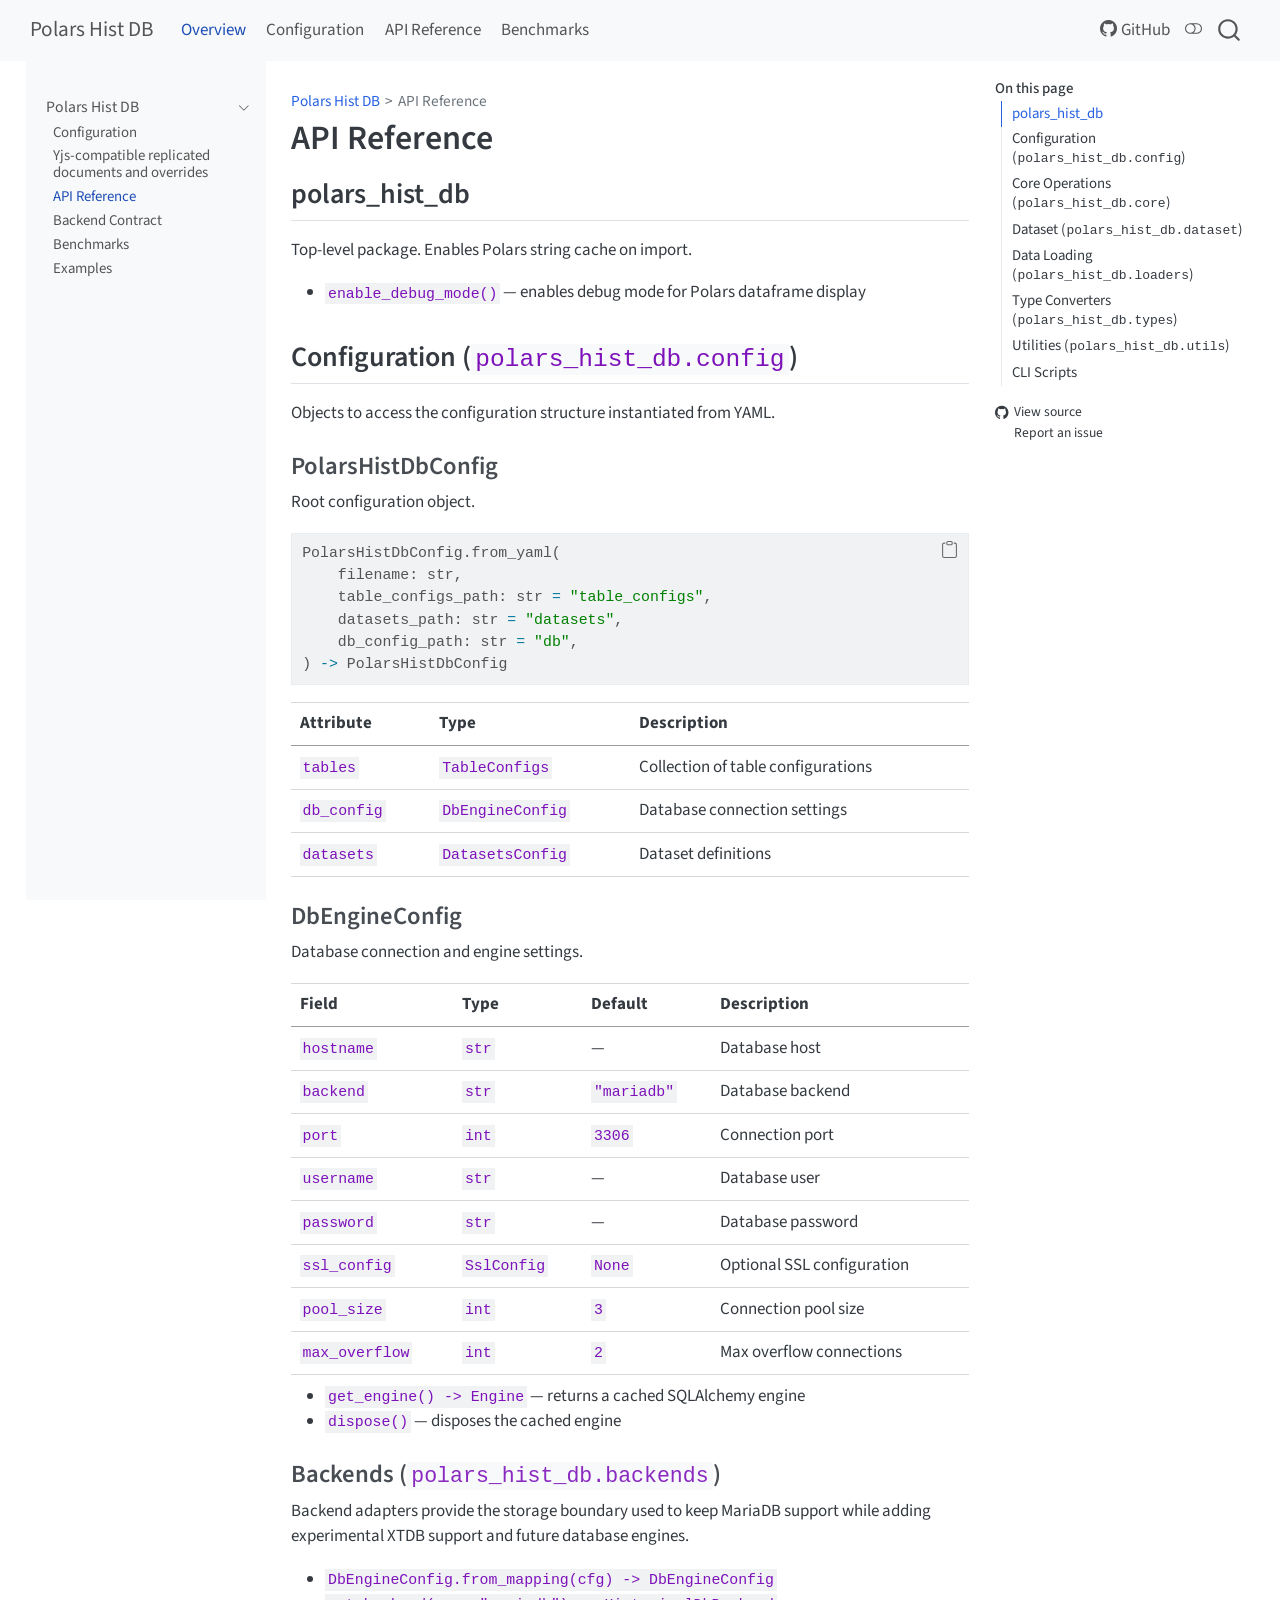
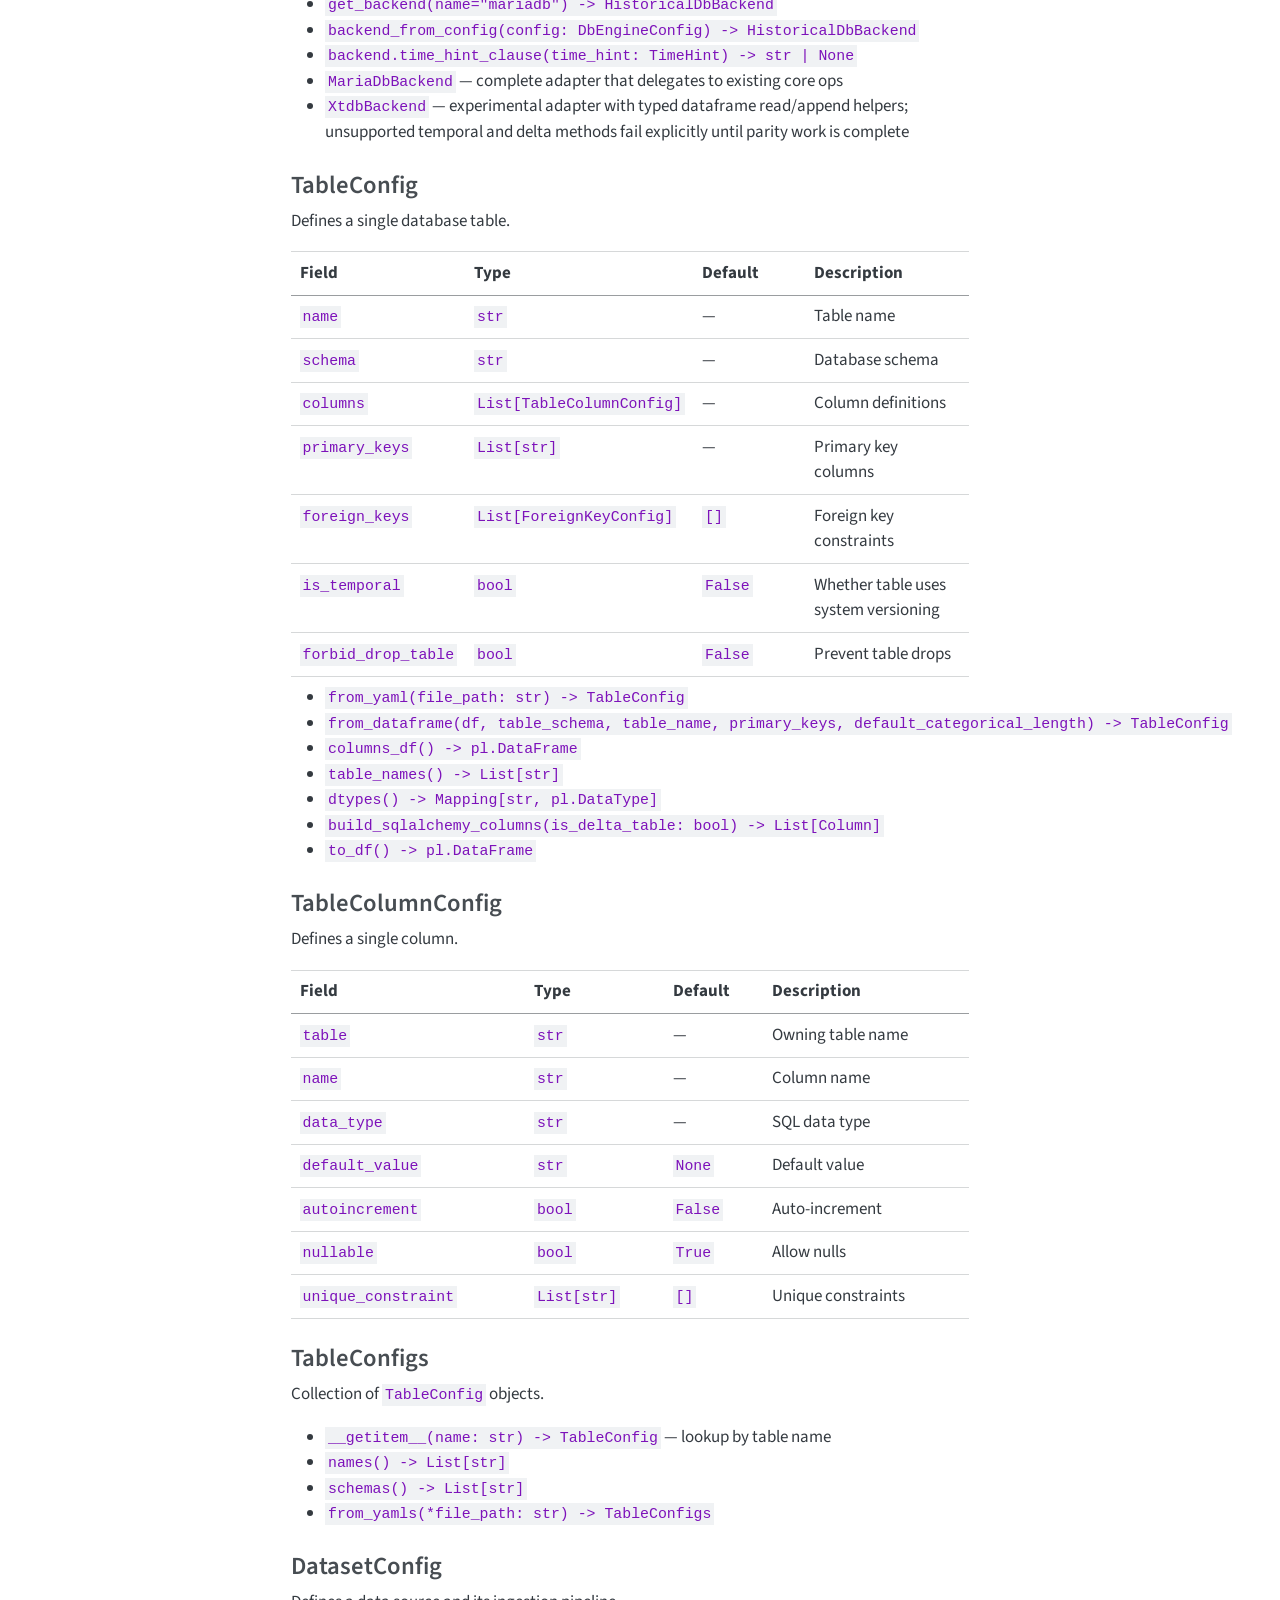
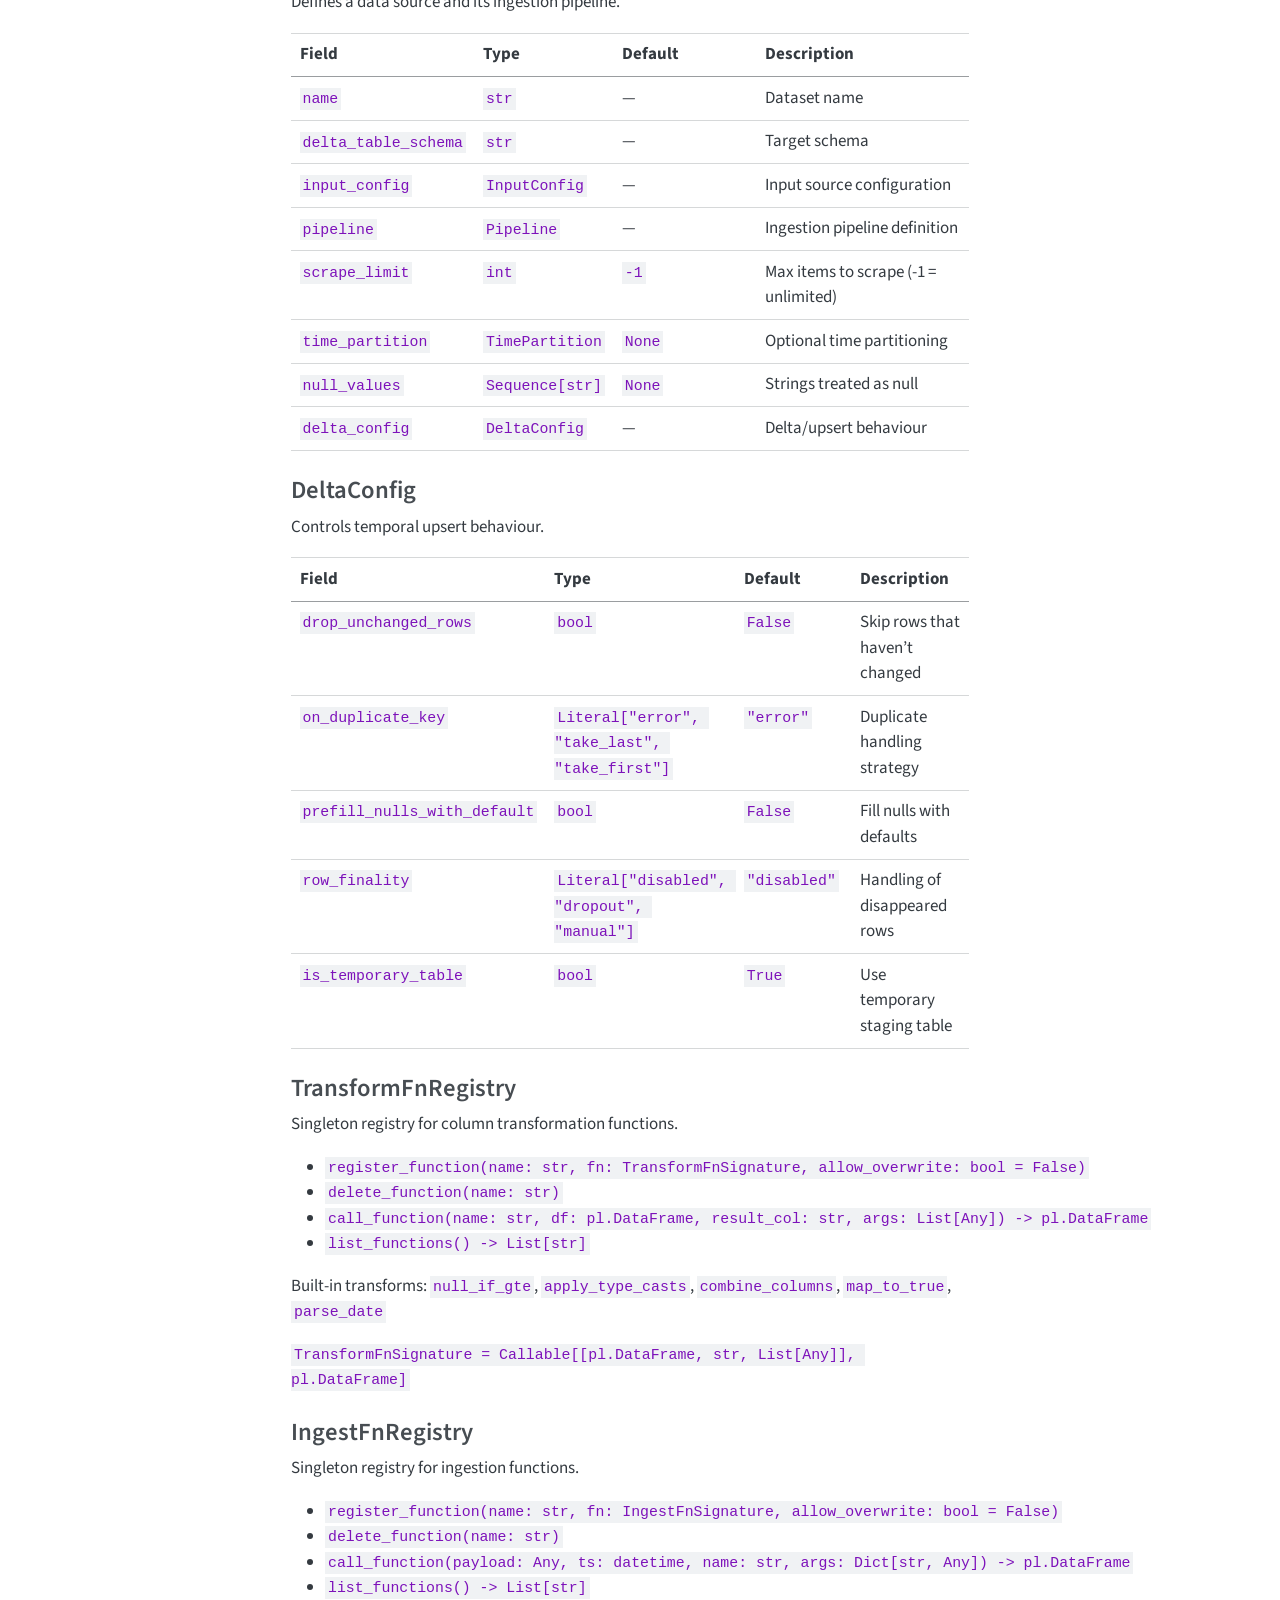
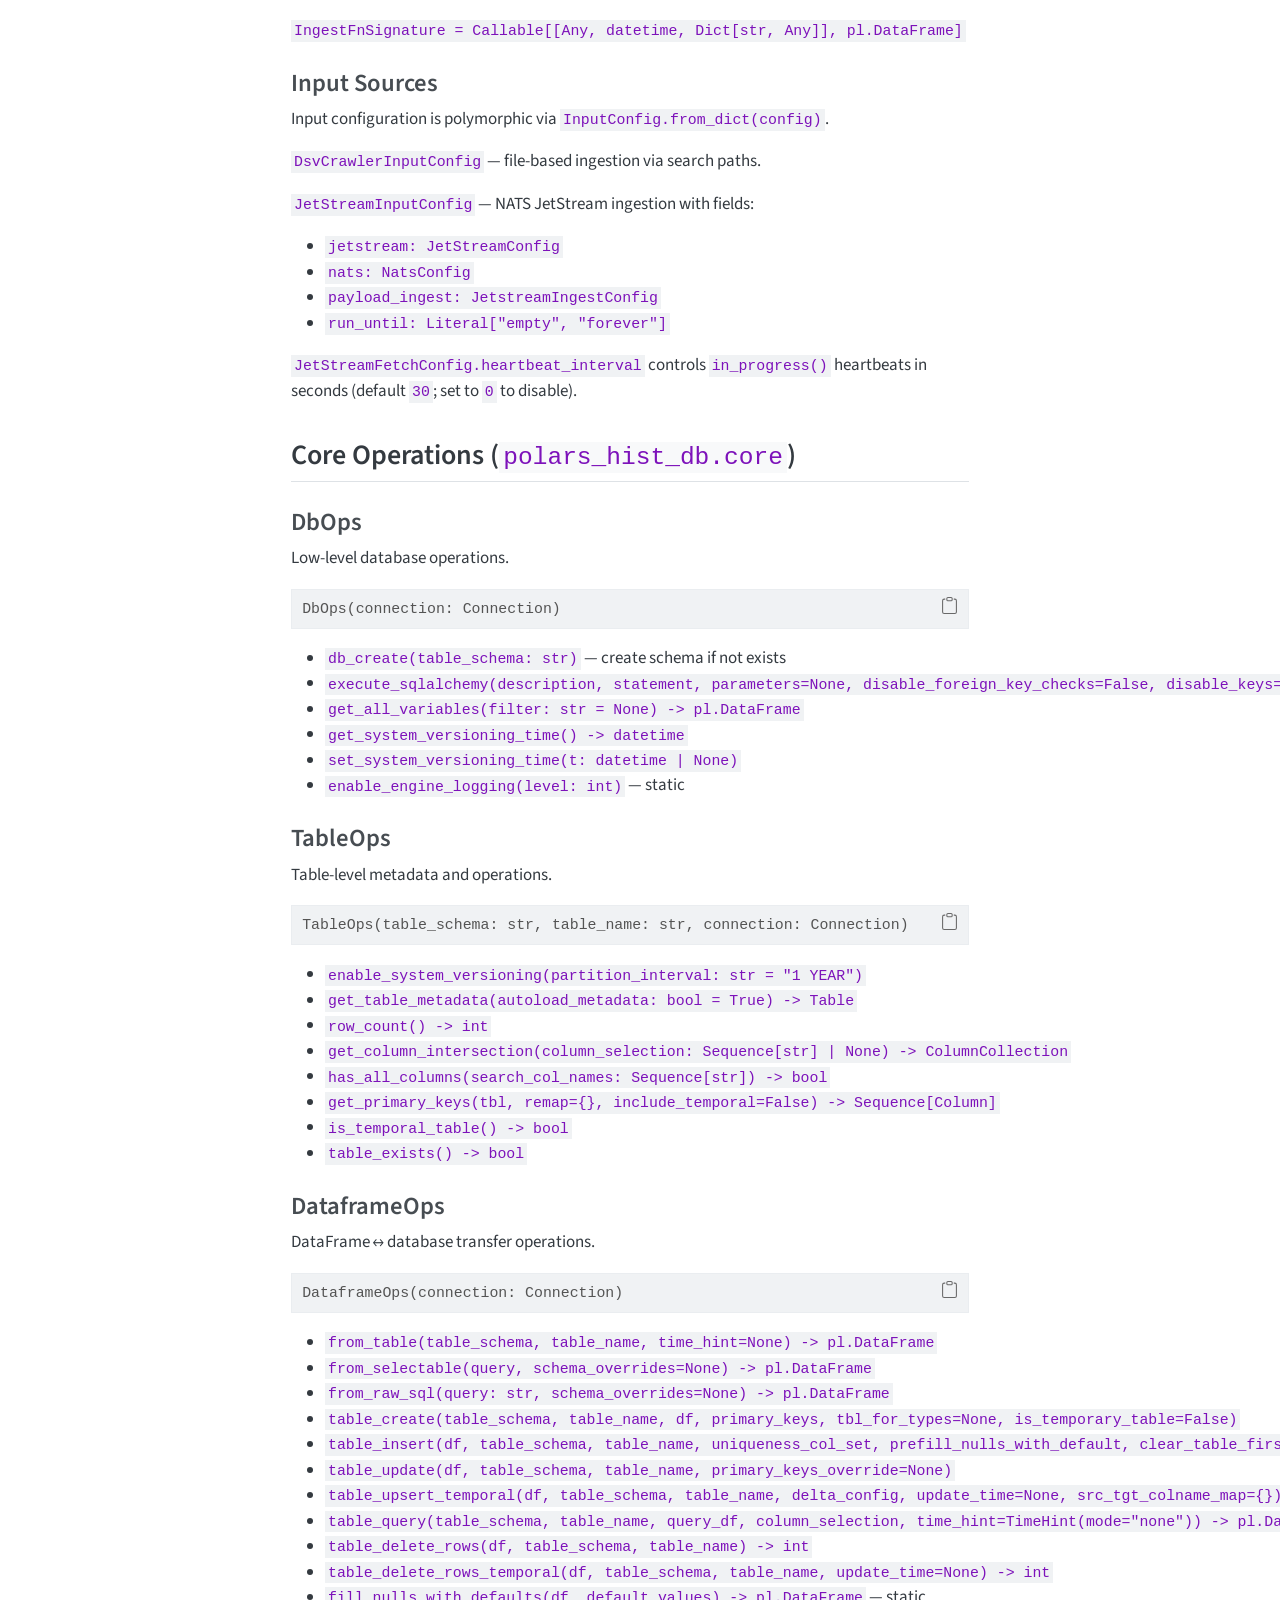
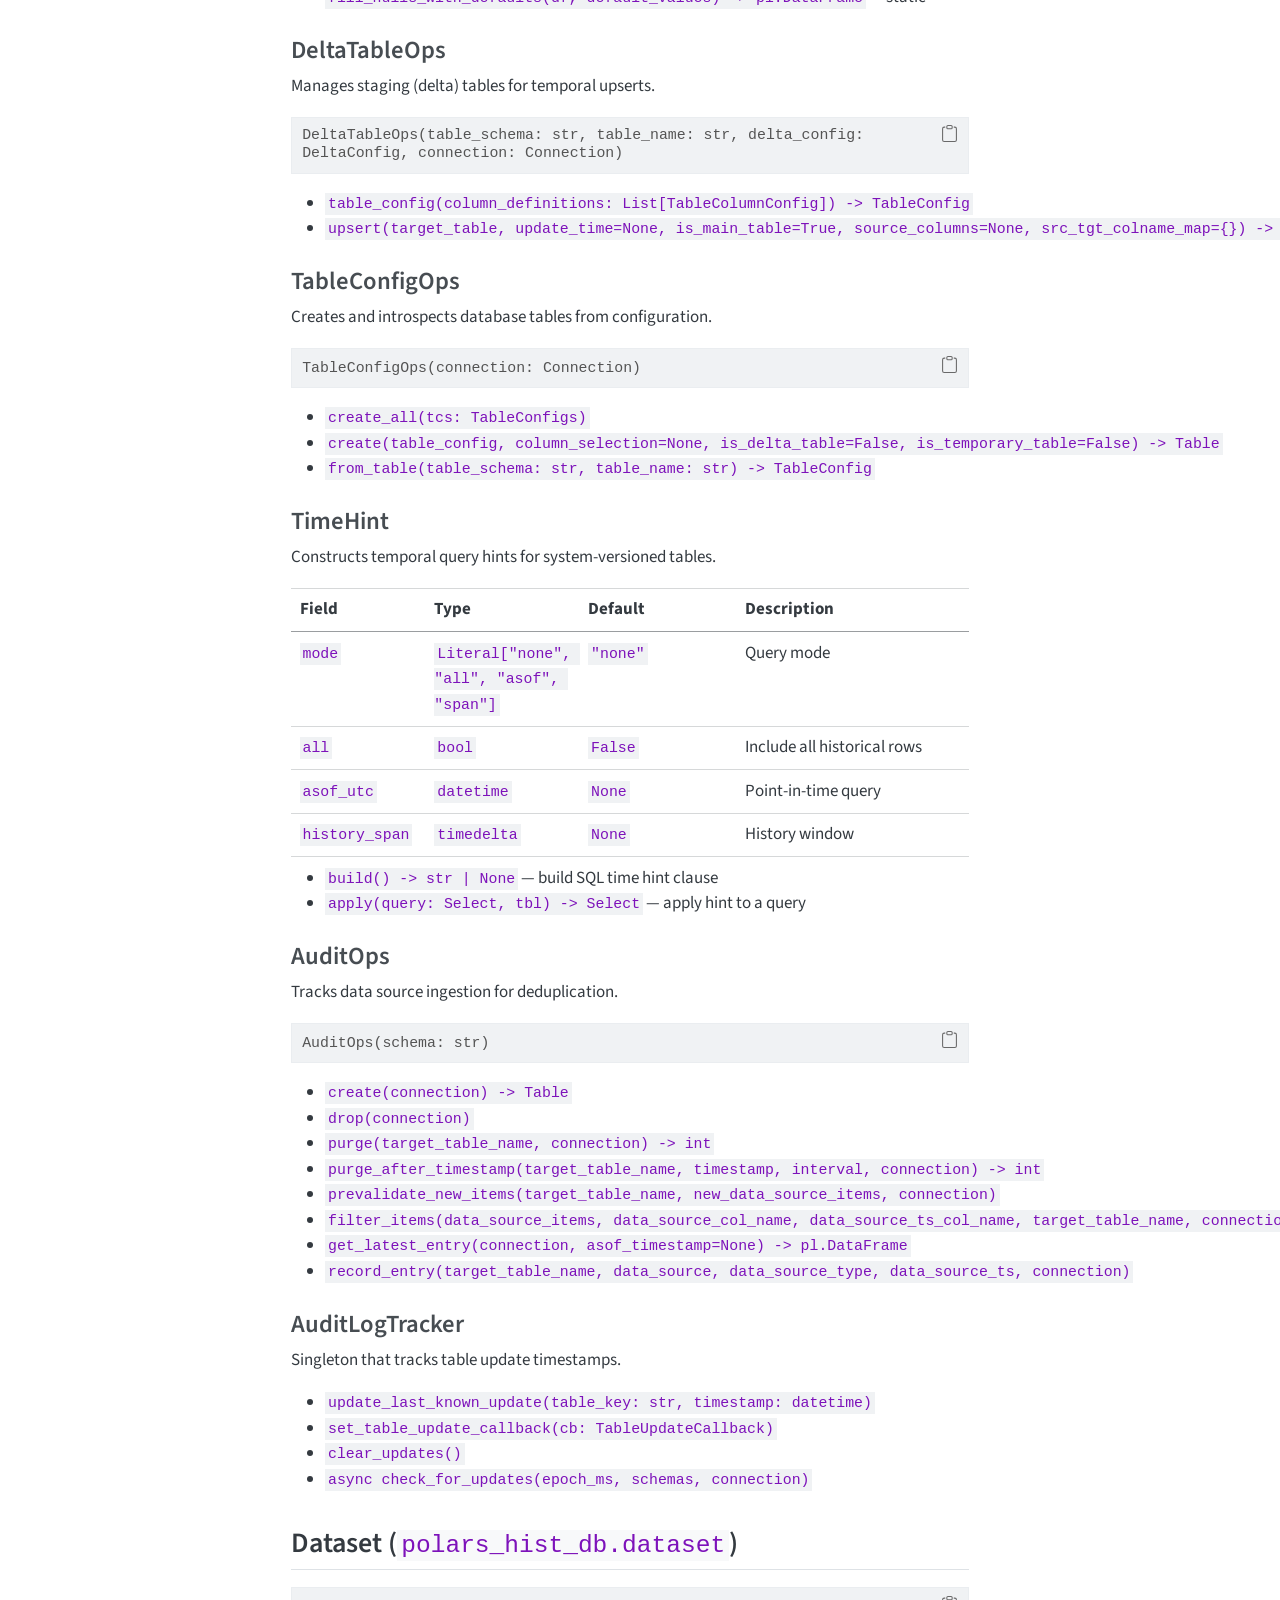
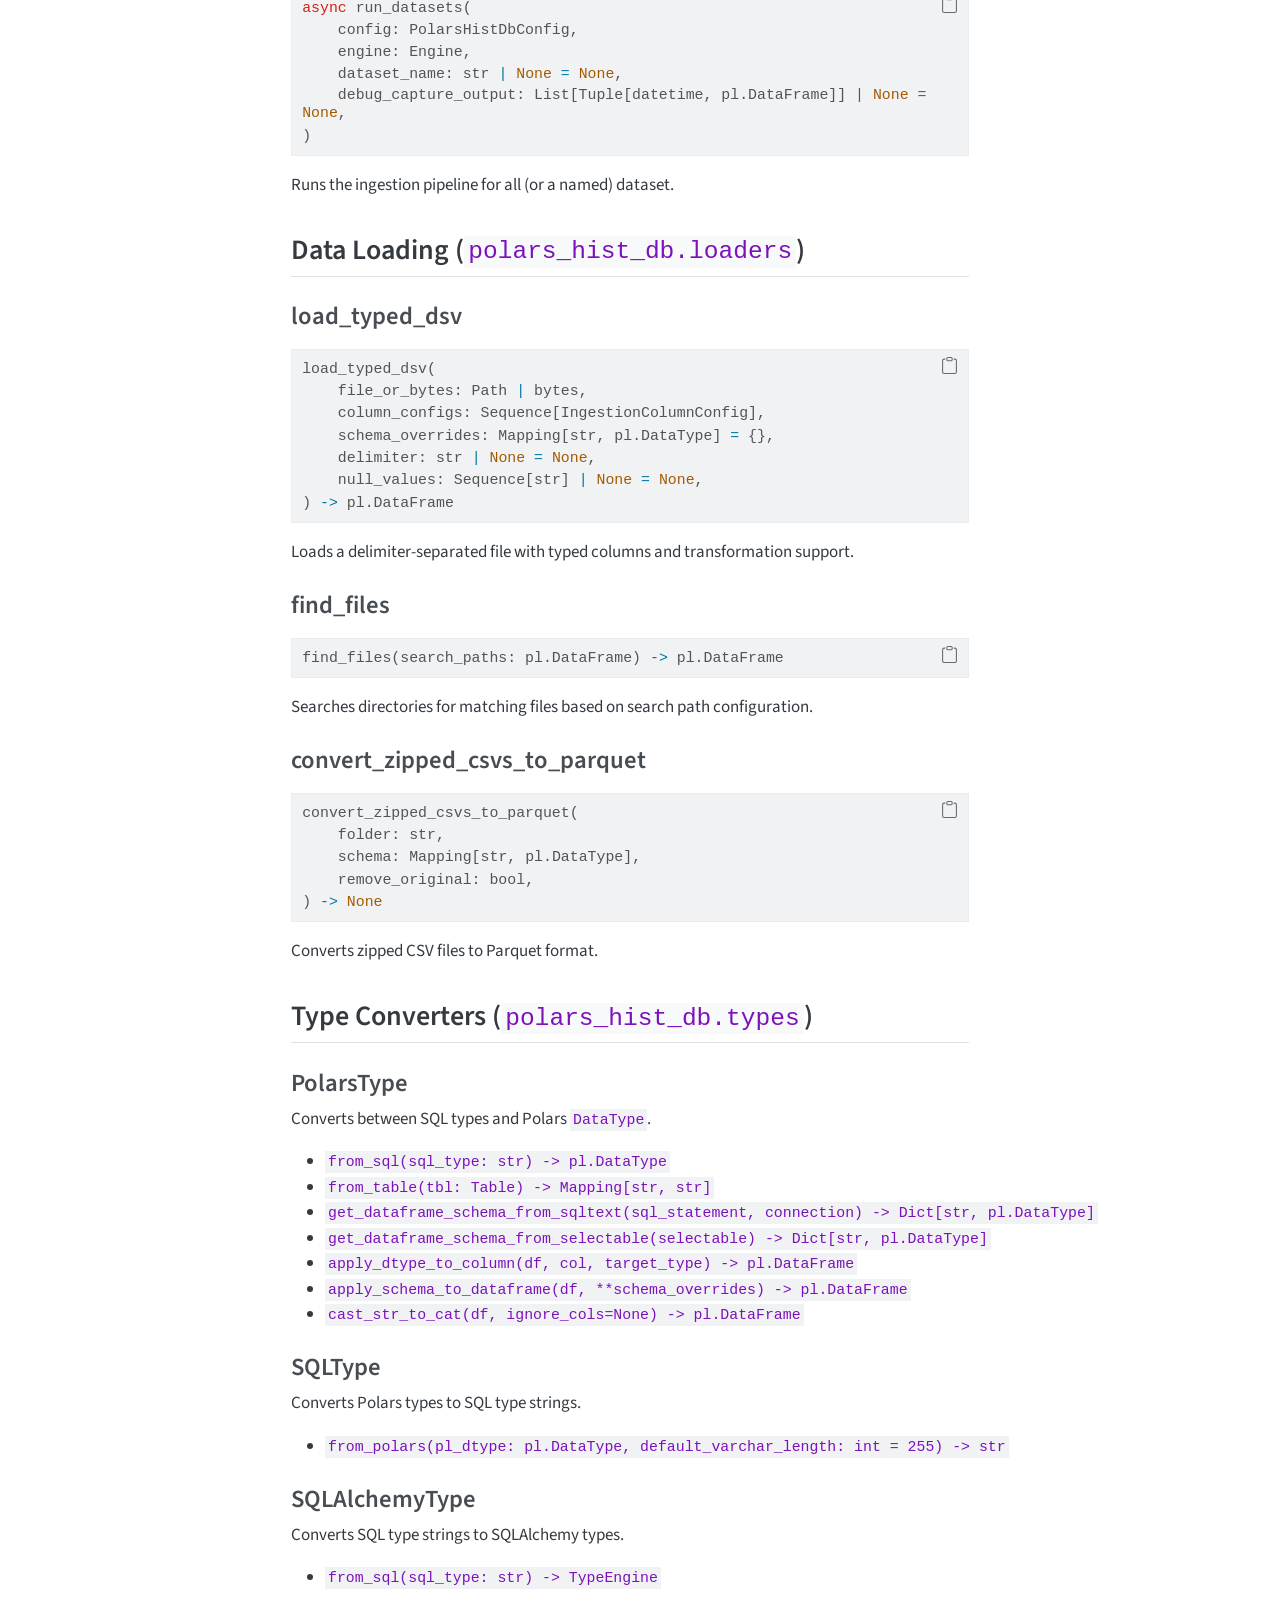
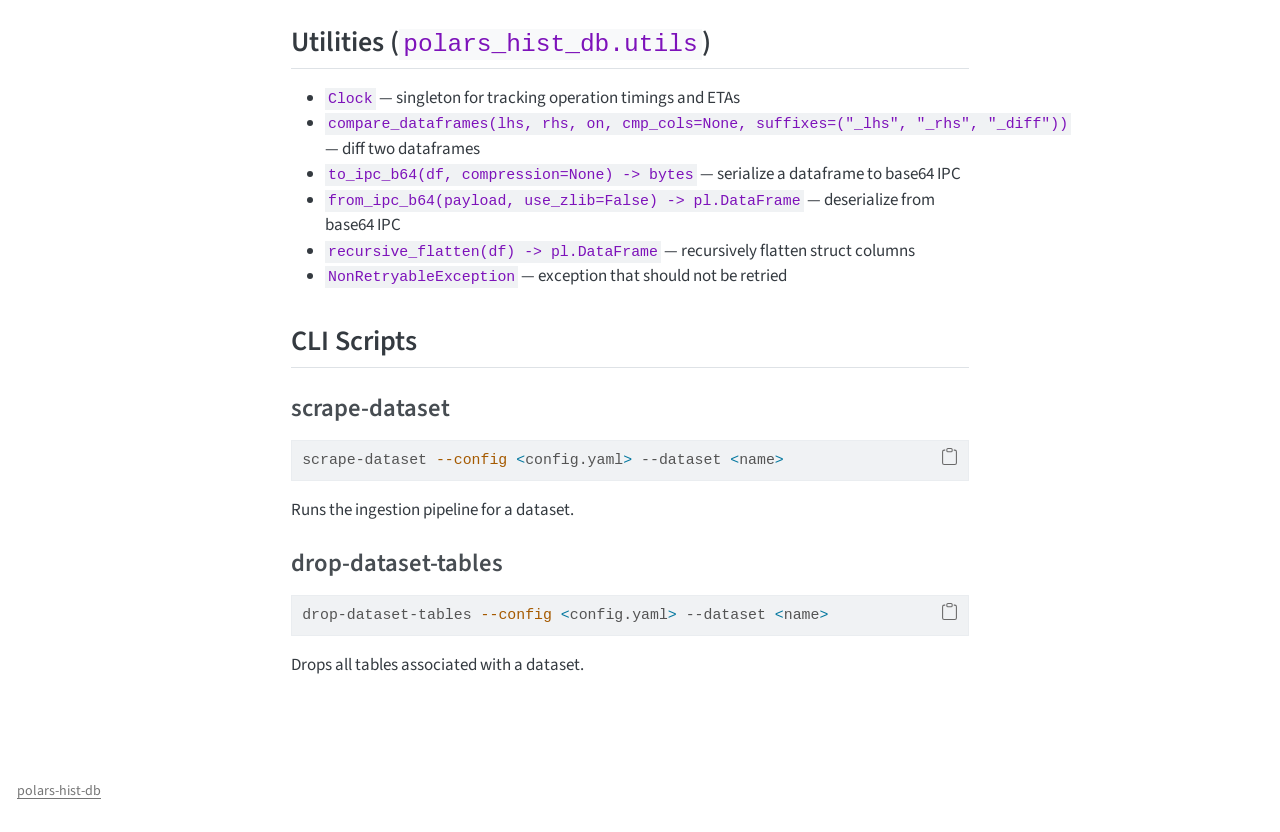
==== commit 1a10b5c4: "Built site for gh-pages" ====
--- a/api.html
+++ b/api.html
@@ -303,6 +303,10 @@
   <li class="nav-item">
     <a class="nav-link" href="./api.html"> 
 <span class="menu-text">API Reference</span></a>
+  </li>  
+  <li class="nav-item">
+    <a class="nav-link" href="./benchmarks.html"> 
+<span class="menu-text">Benchmarks</span></a>
   </li>  
 </ul>
             <ul class="navbar-nav navbar-nav-scroll ms-auto">
@@ -366,6 +370,12 @@
   <div class="sidebar-item-container"> 
   <a href="./backend-contract.html" class="sidebar-item-text sidebar-link">
  <span class="menu-text">Backend Contract</span></a>
+  </div>
+</li>
+          <li class="sidebar-item">
+  <div class="sidebar-item-container"> 
+  <a href="./benchmarks.html" class="sidebar-item-text sidebar-link">
+ <span class="menu-text">Benchmarks</span></a>
   </div>
 </li>
           <li class="sidebar-item">
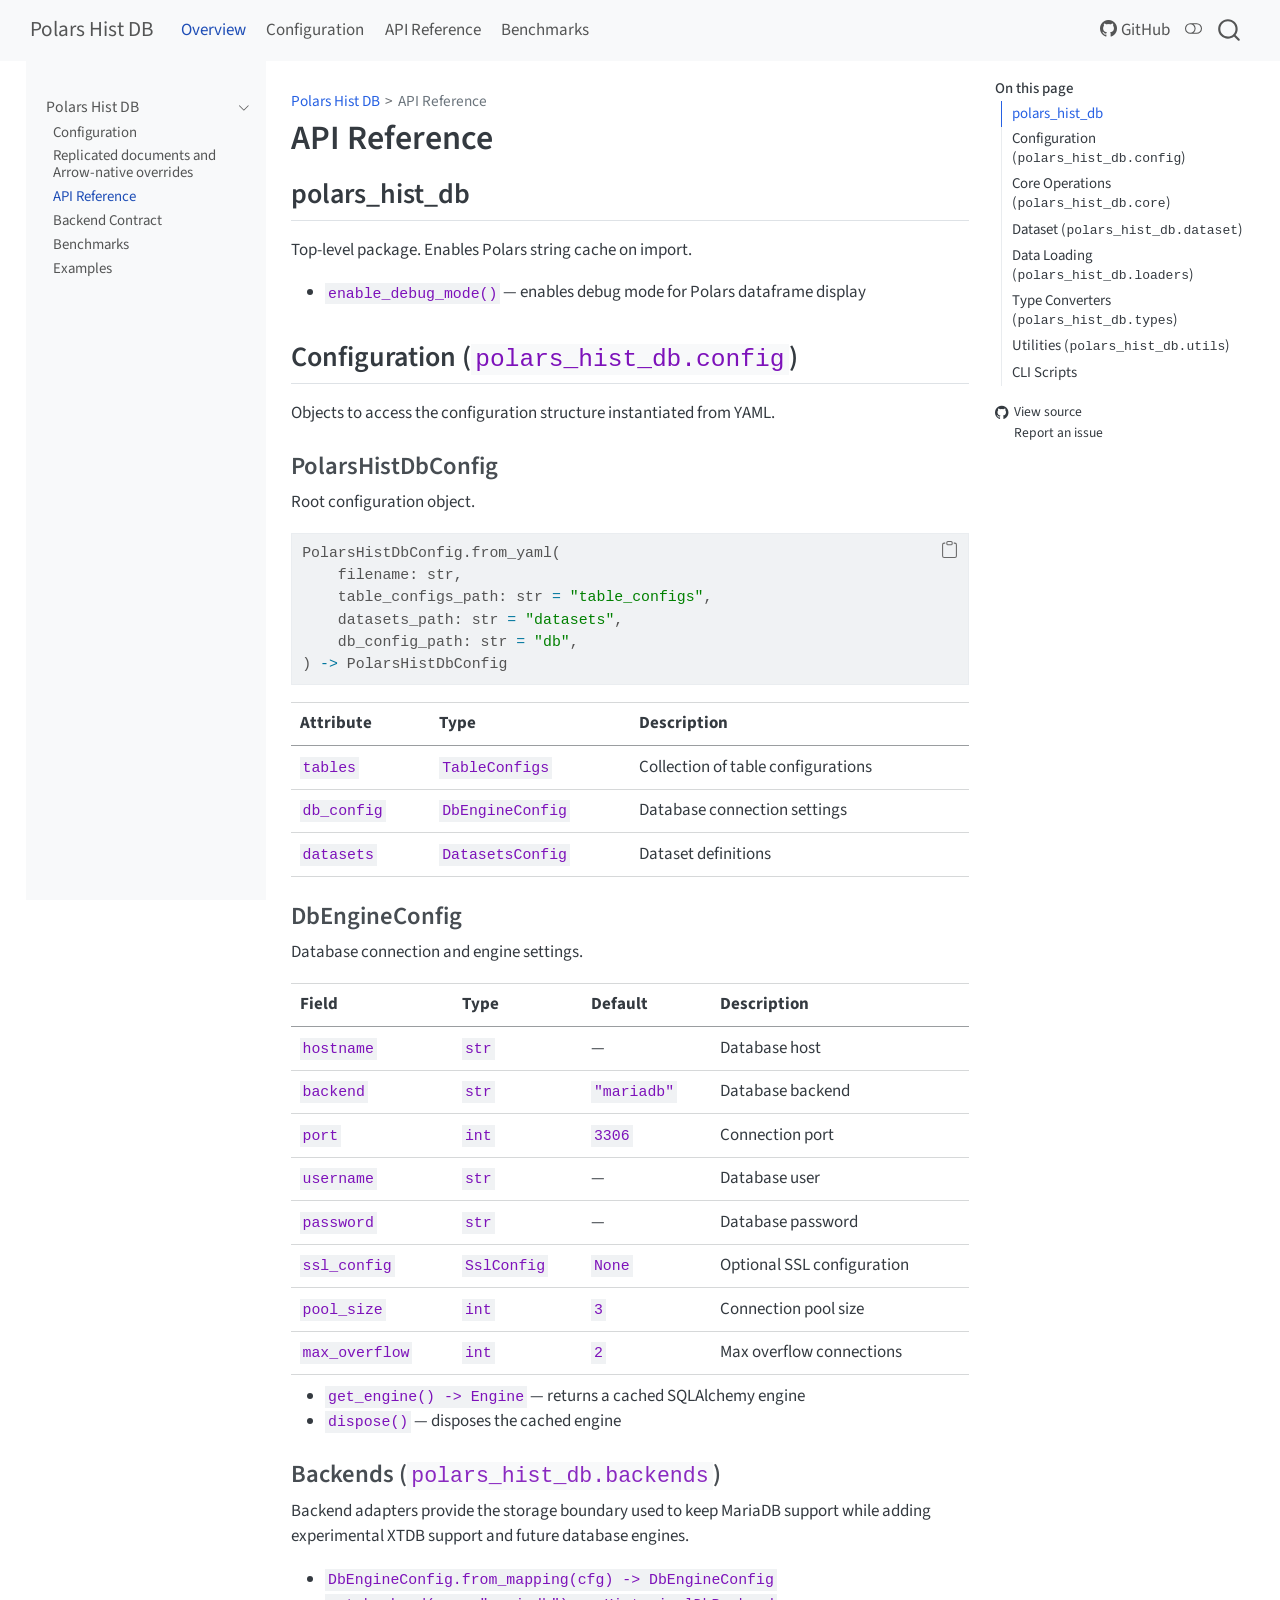
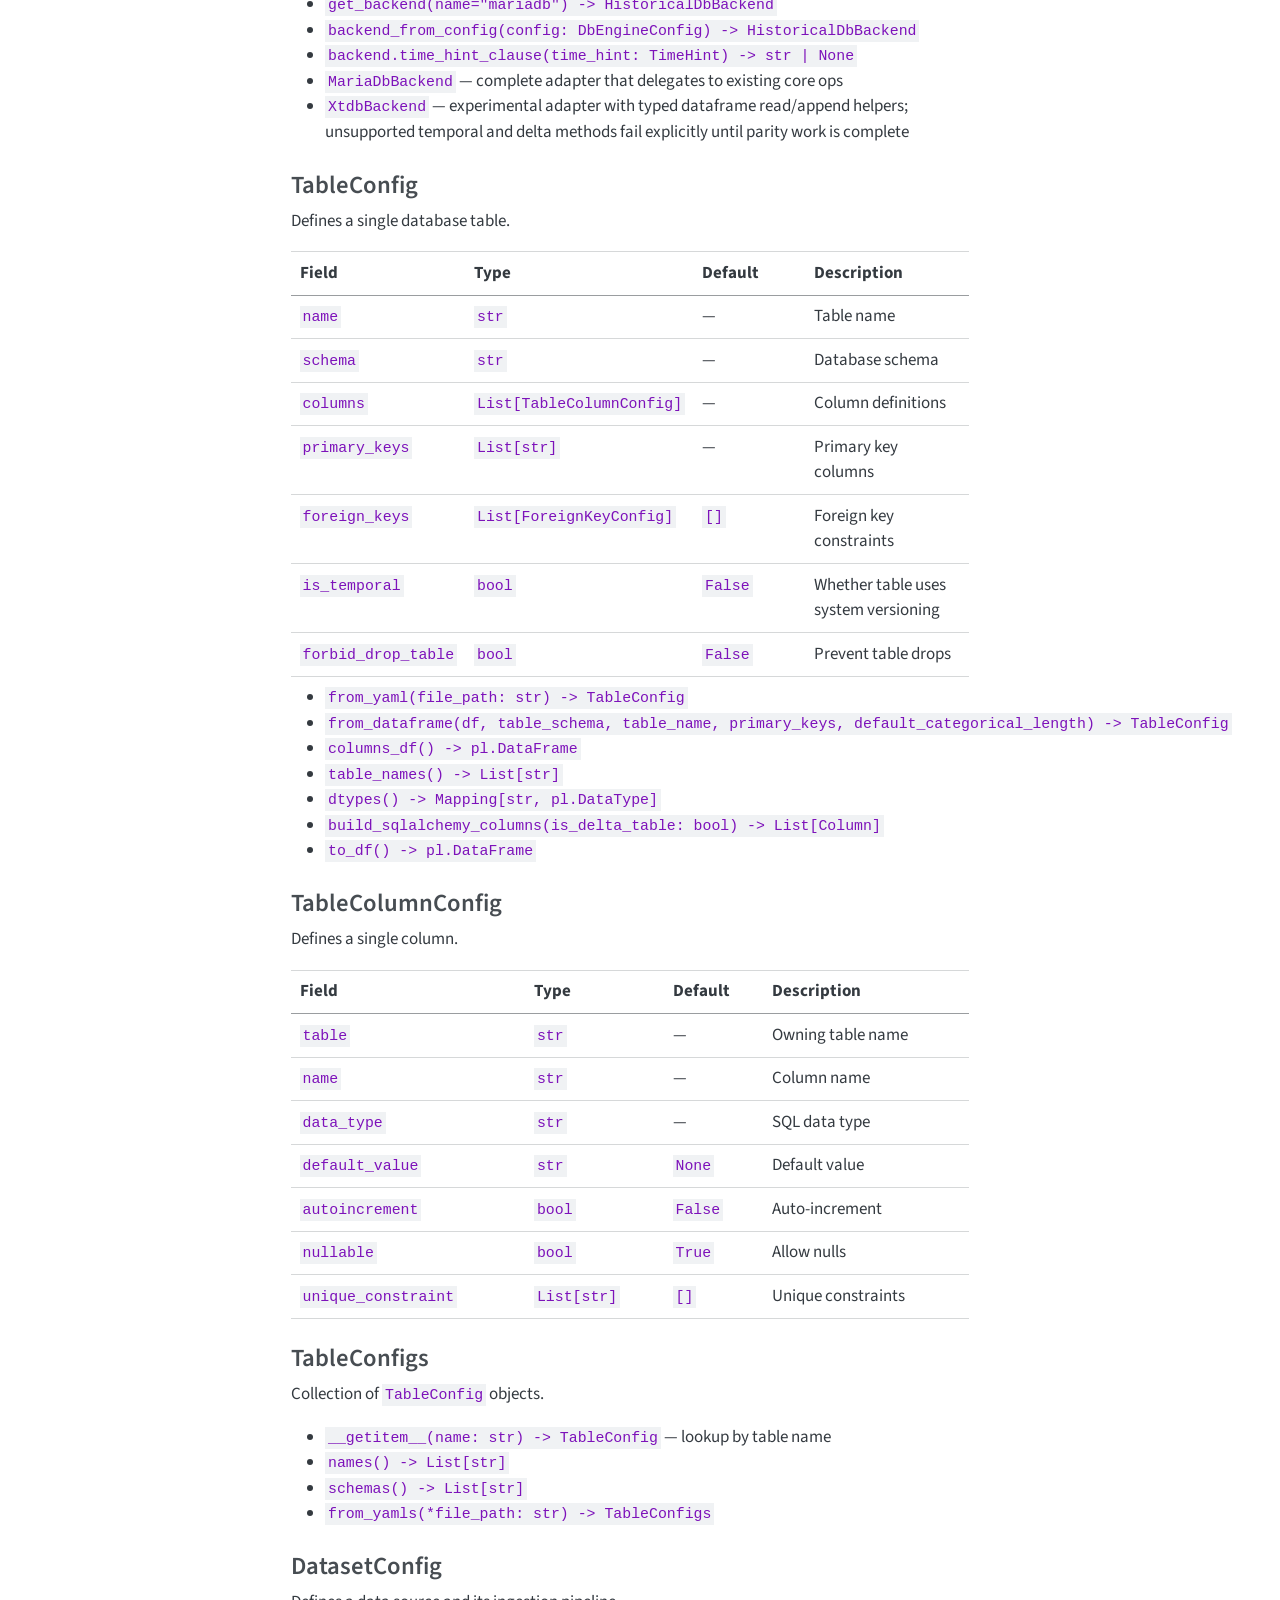
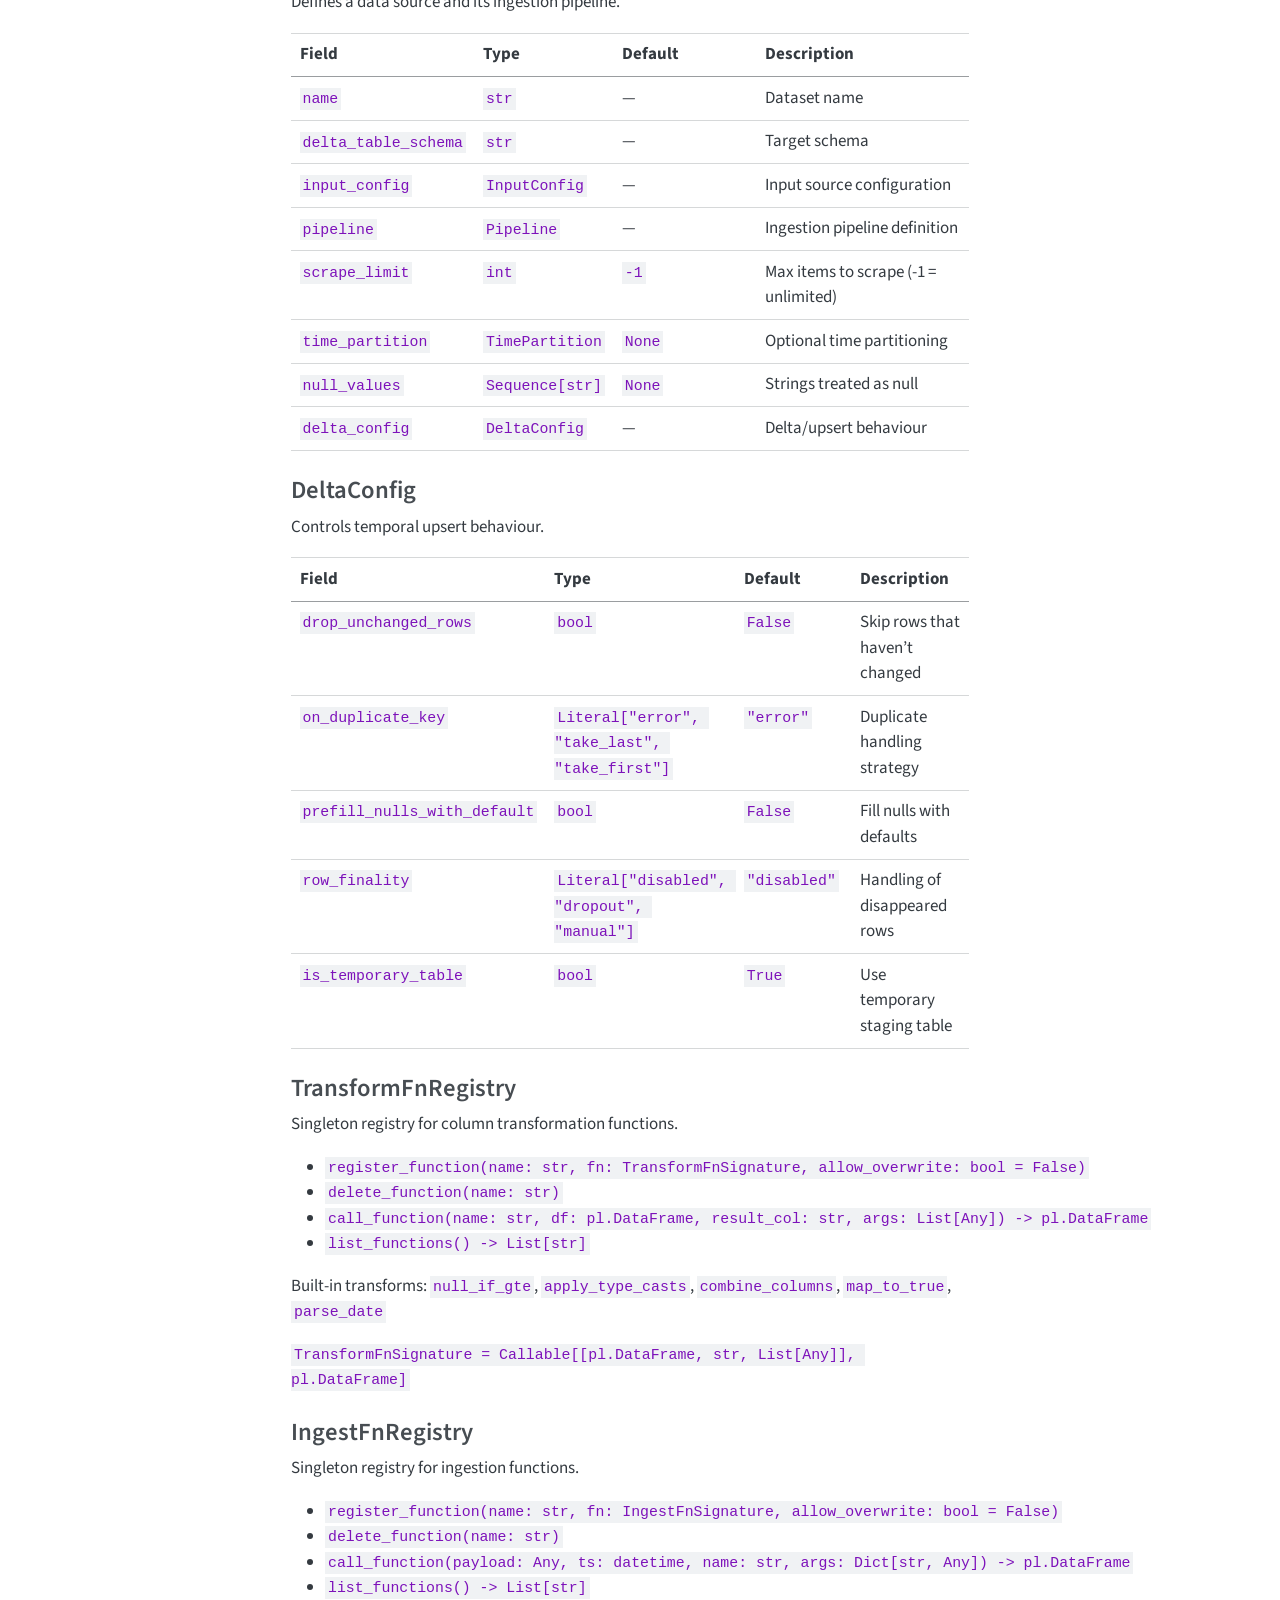
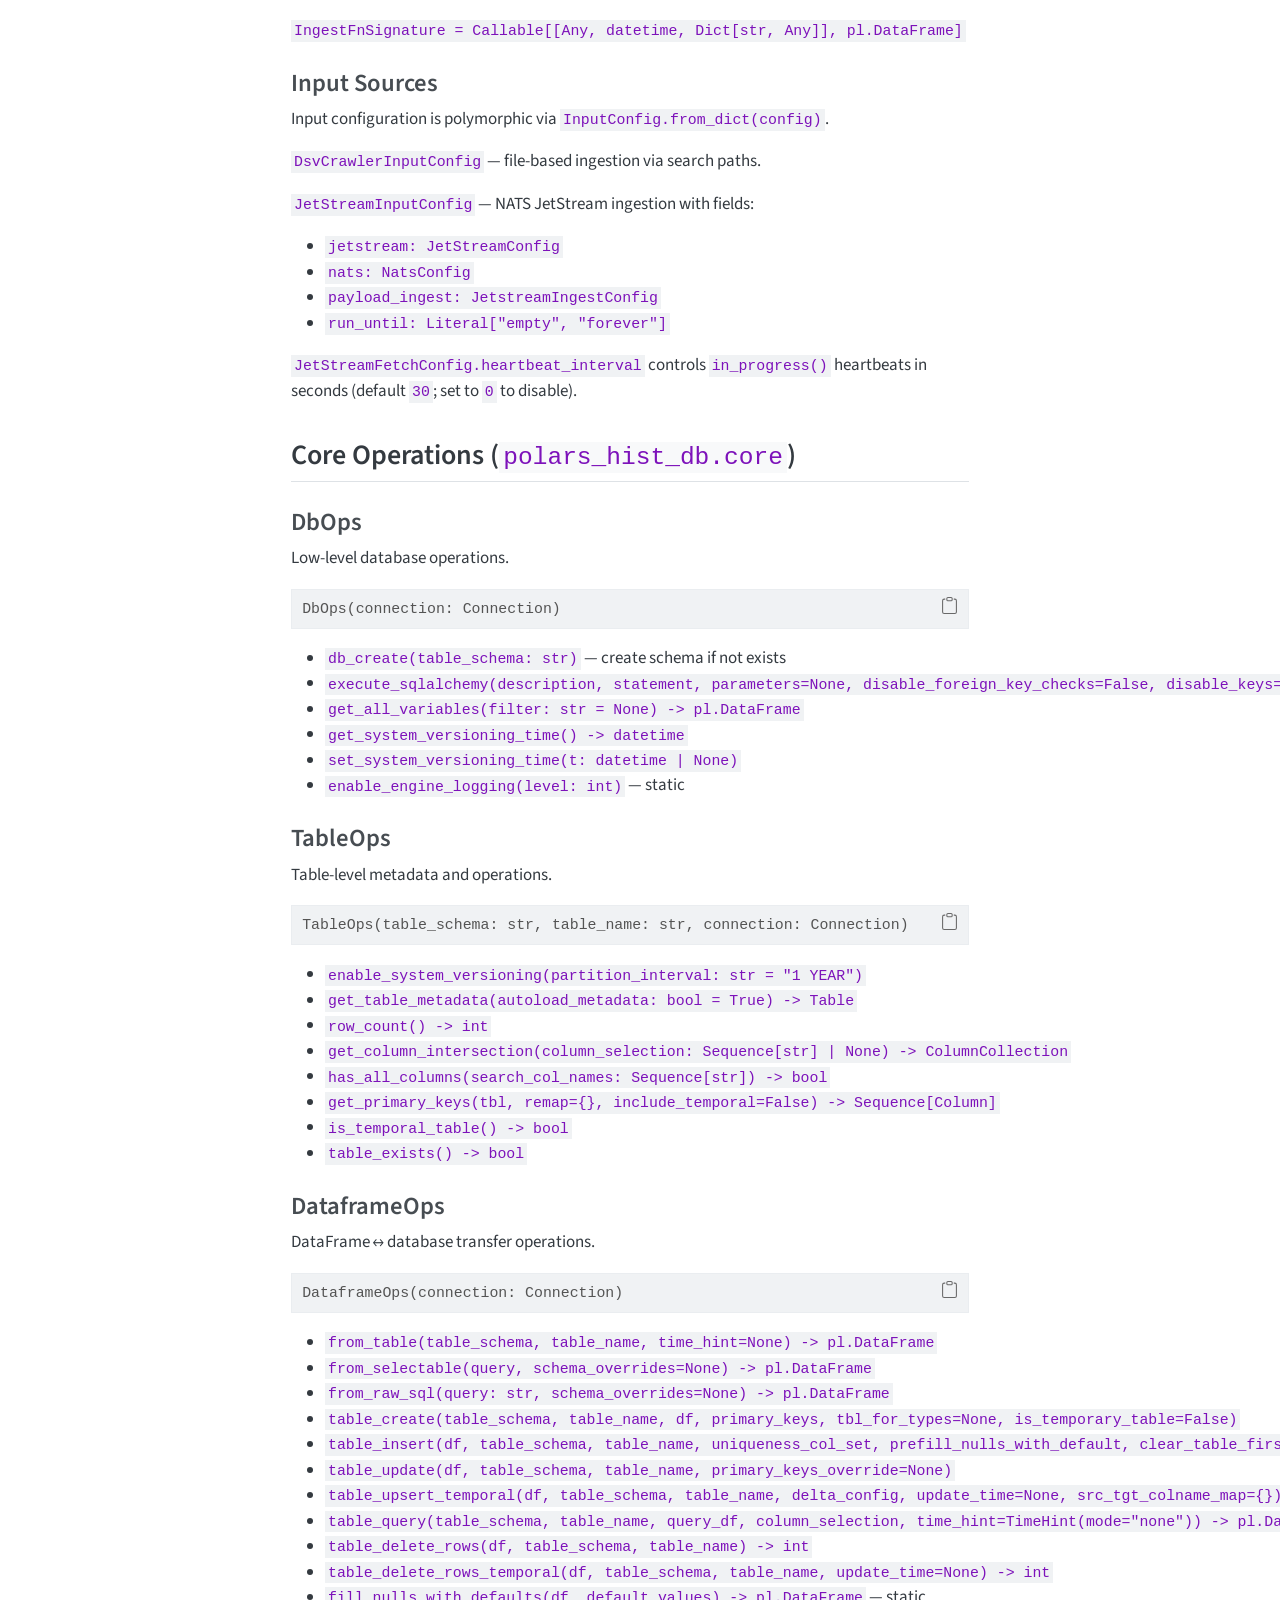
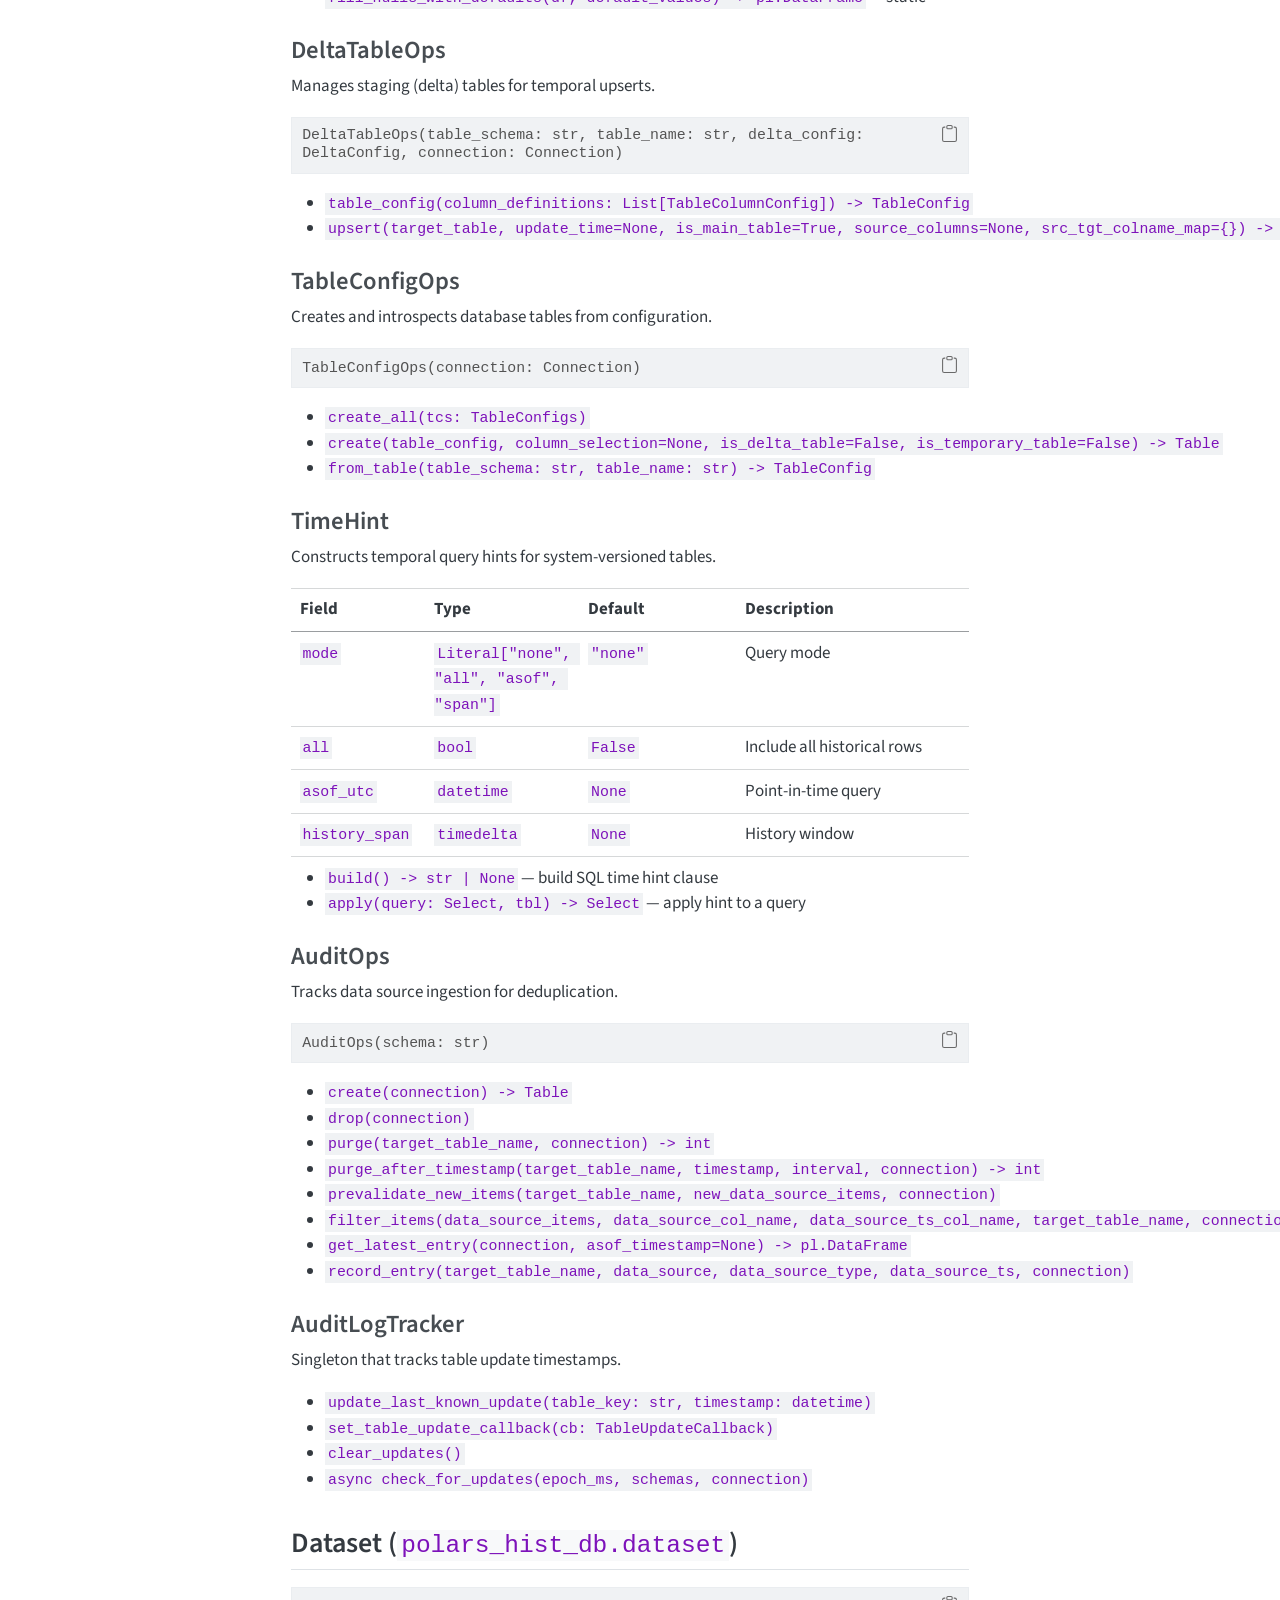
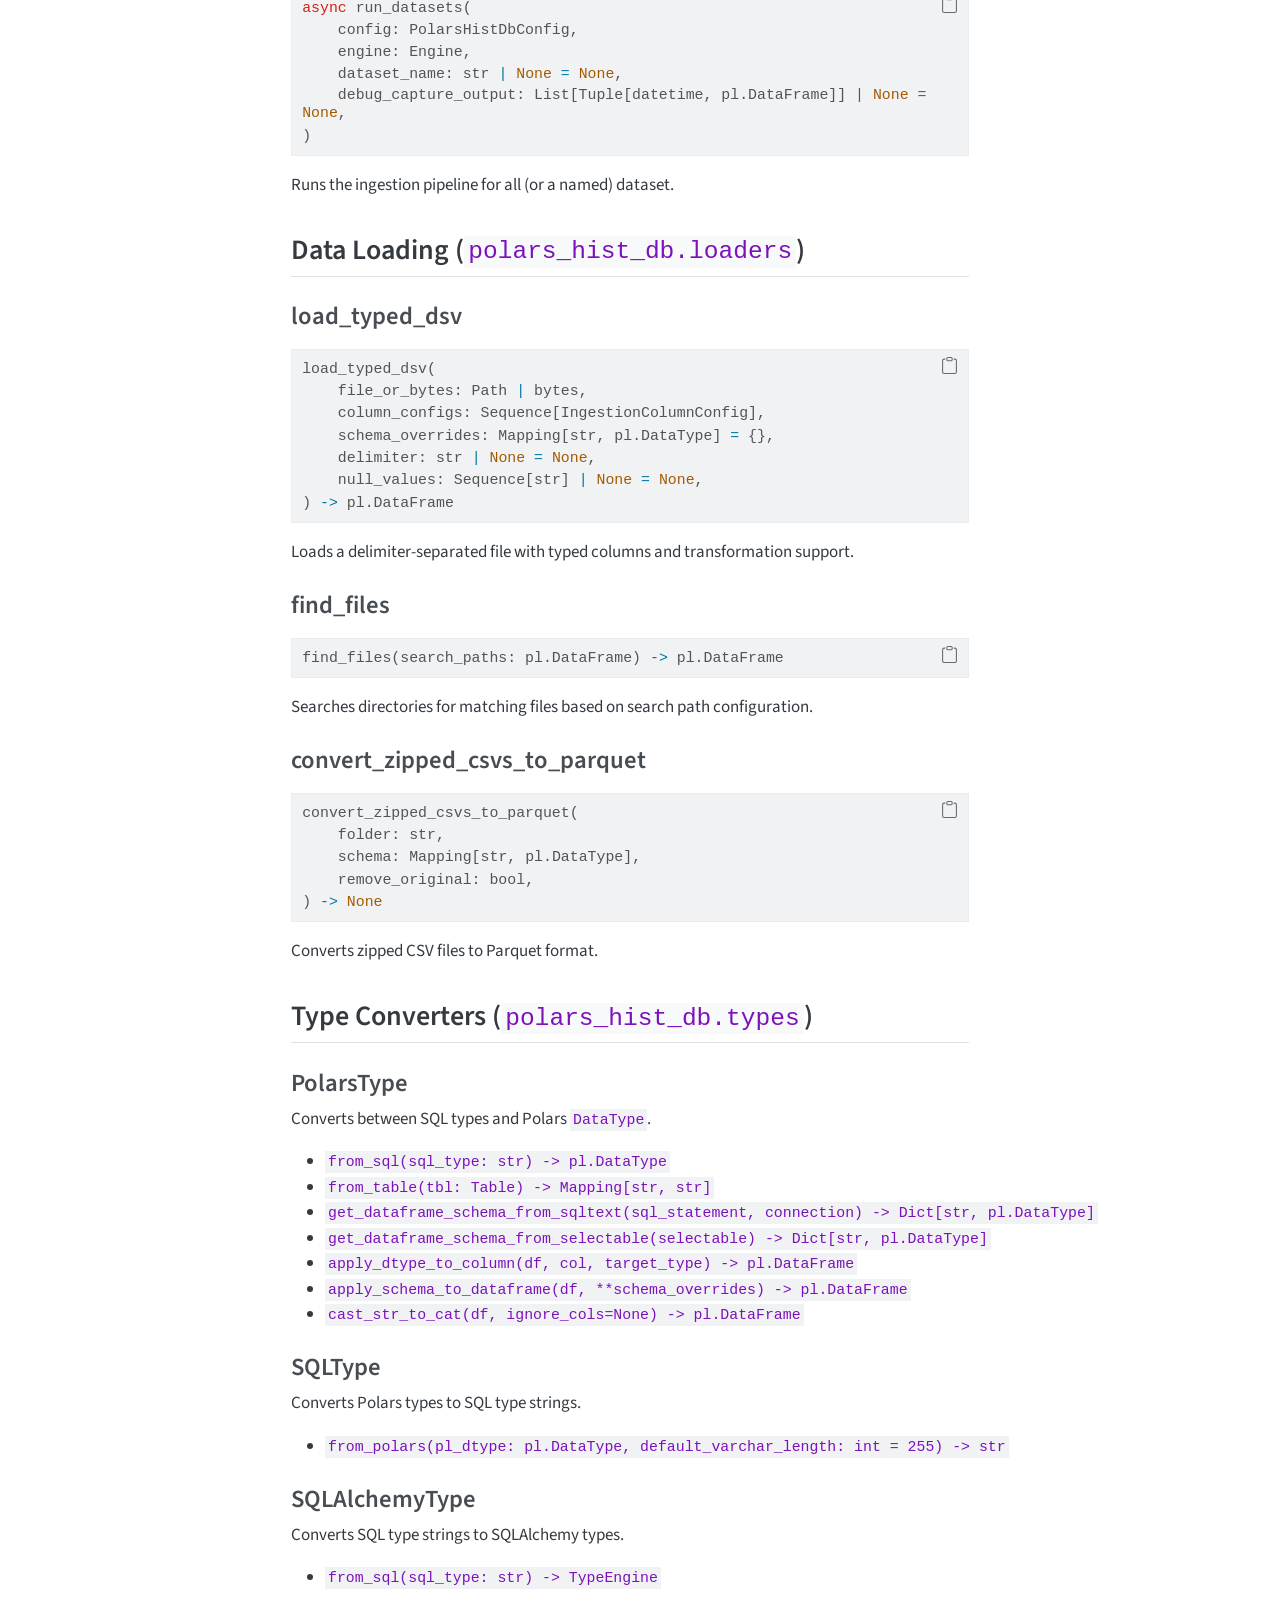
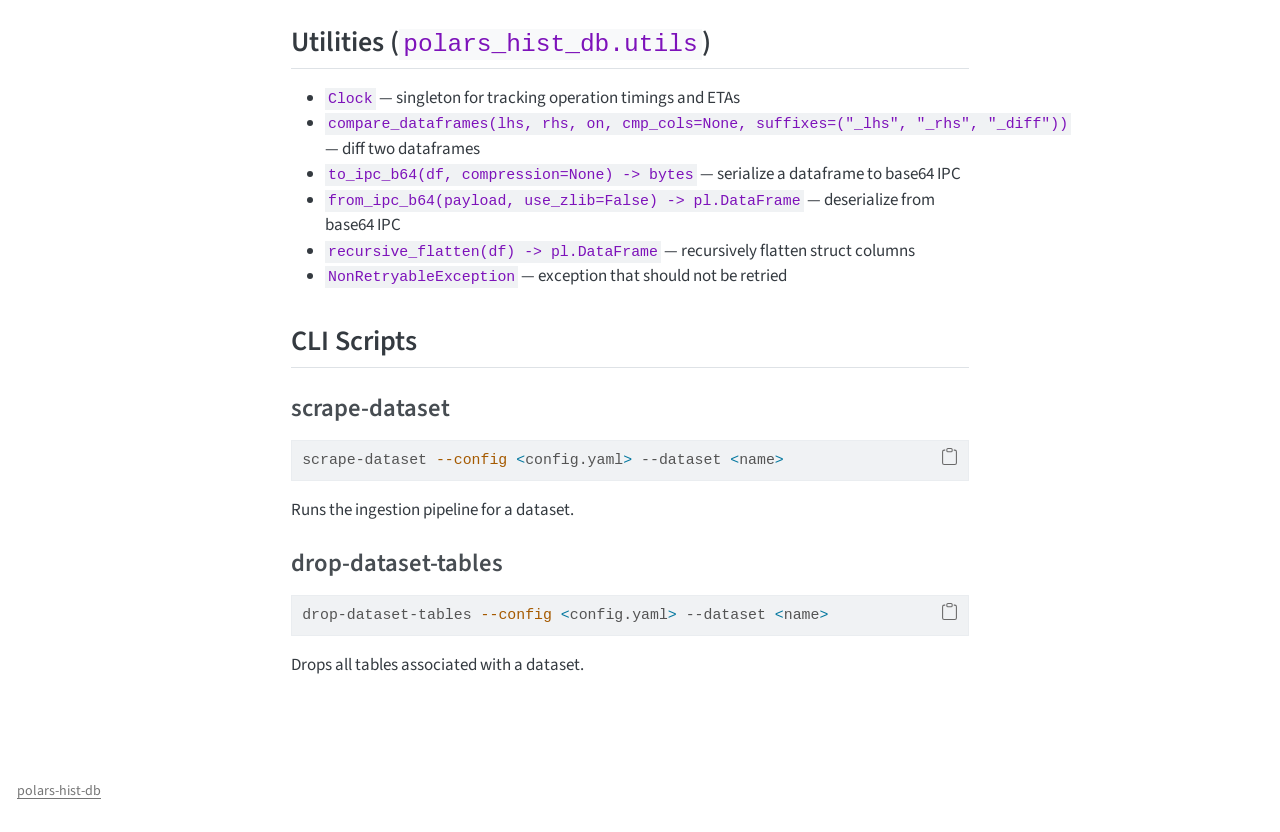
==== commit 903f2836: "Built site for gh-pages" ====
--- a/api.html
+++ b/api.html
@@ -357,7 +357,7 @@
           <li class="sidebar-item">
   <div class="sidebar-item-container"> 
   <a href="./replicated-overrides.html" class="sidebar-item-text sidebar-link">
- <span class="menu-text">Yjs-compatible replicated documents and overrides</span></a>
+ <span class="menu-text">Replicated documents and Arrow-native overrides</span></a>
   </div>
 </li>
           <li class="sidebar-item">
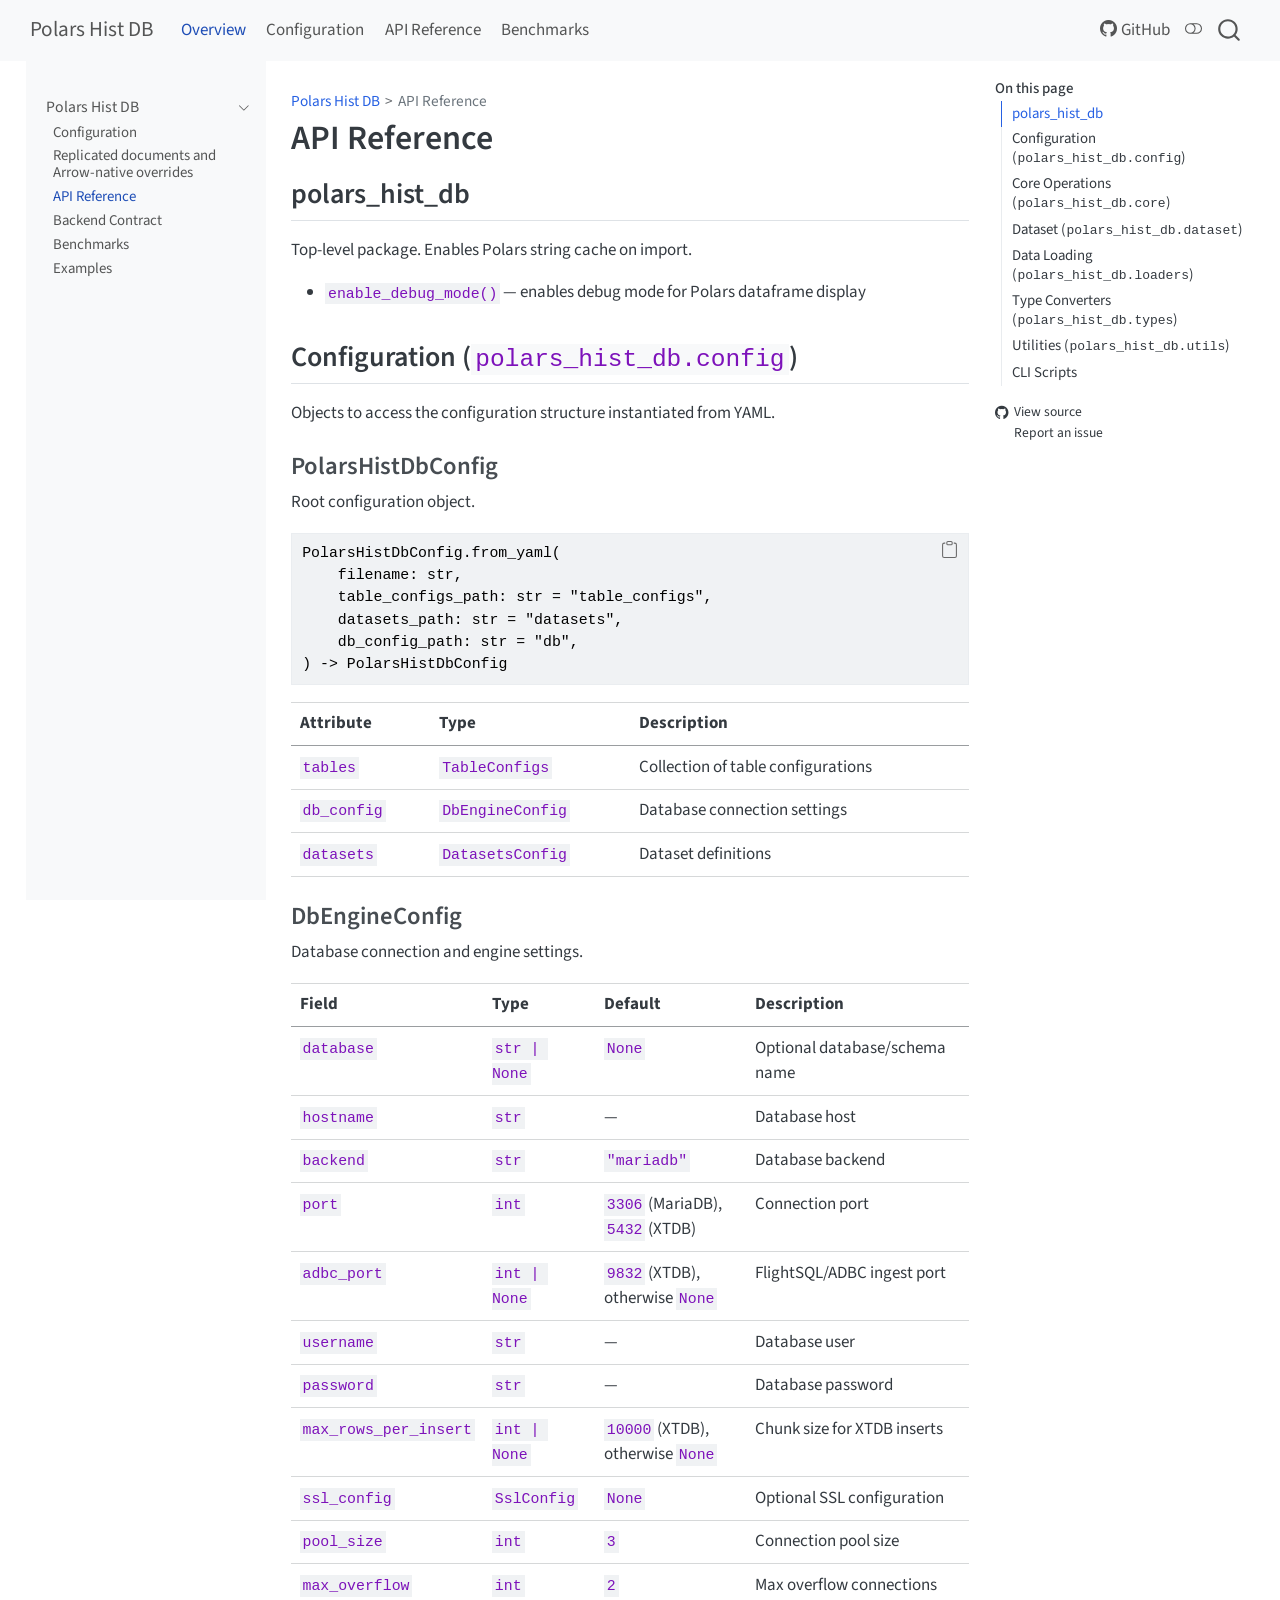
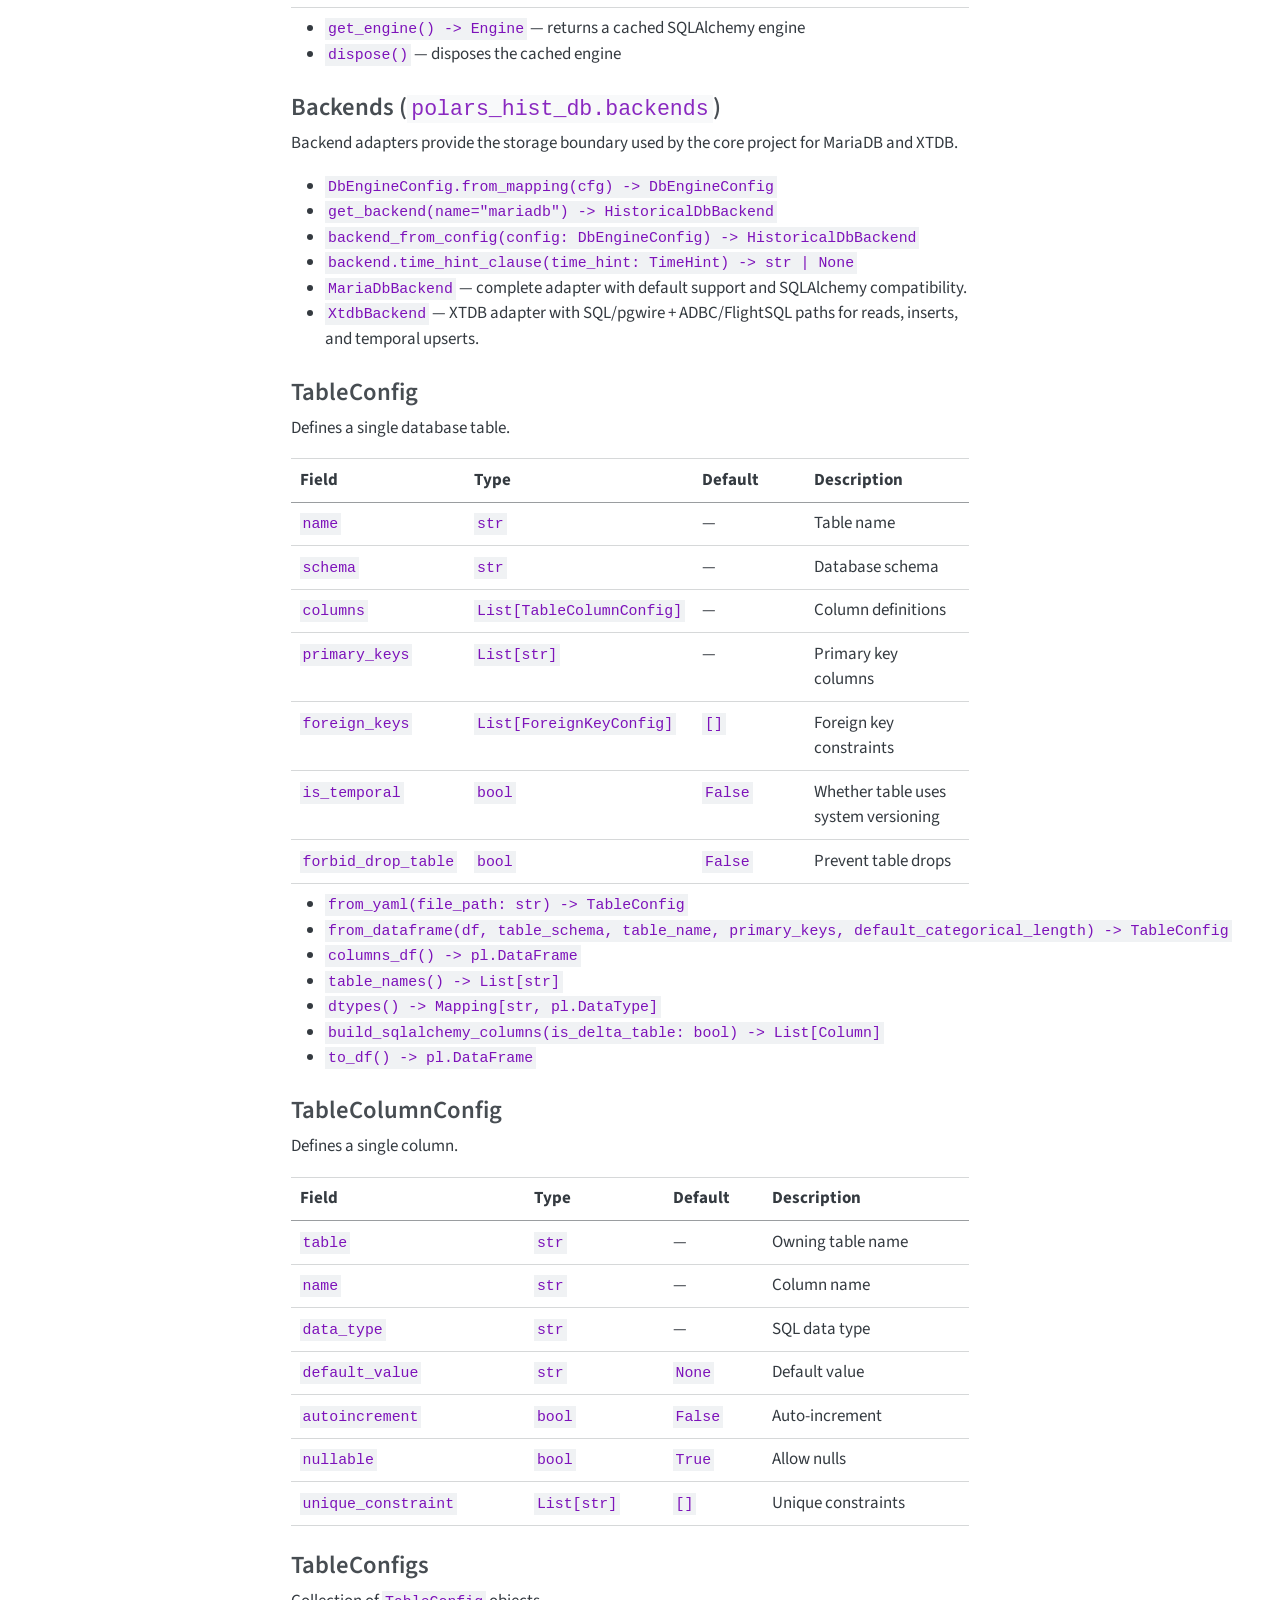
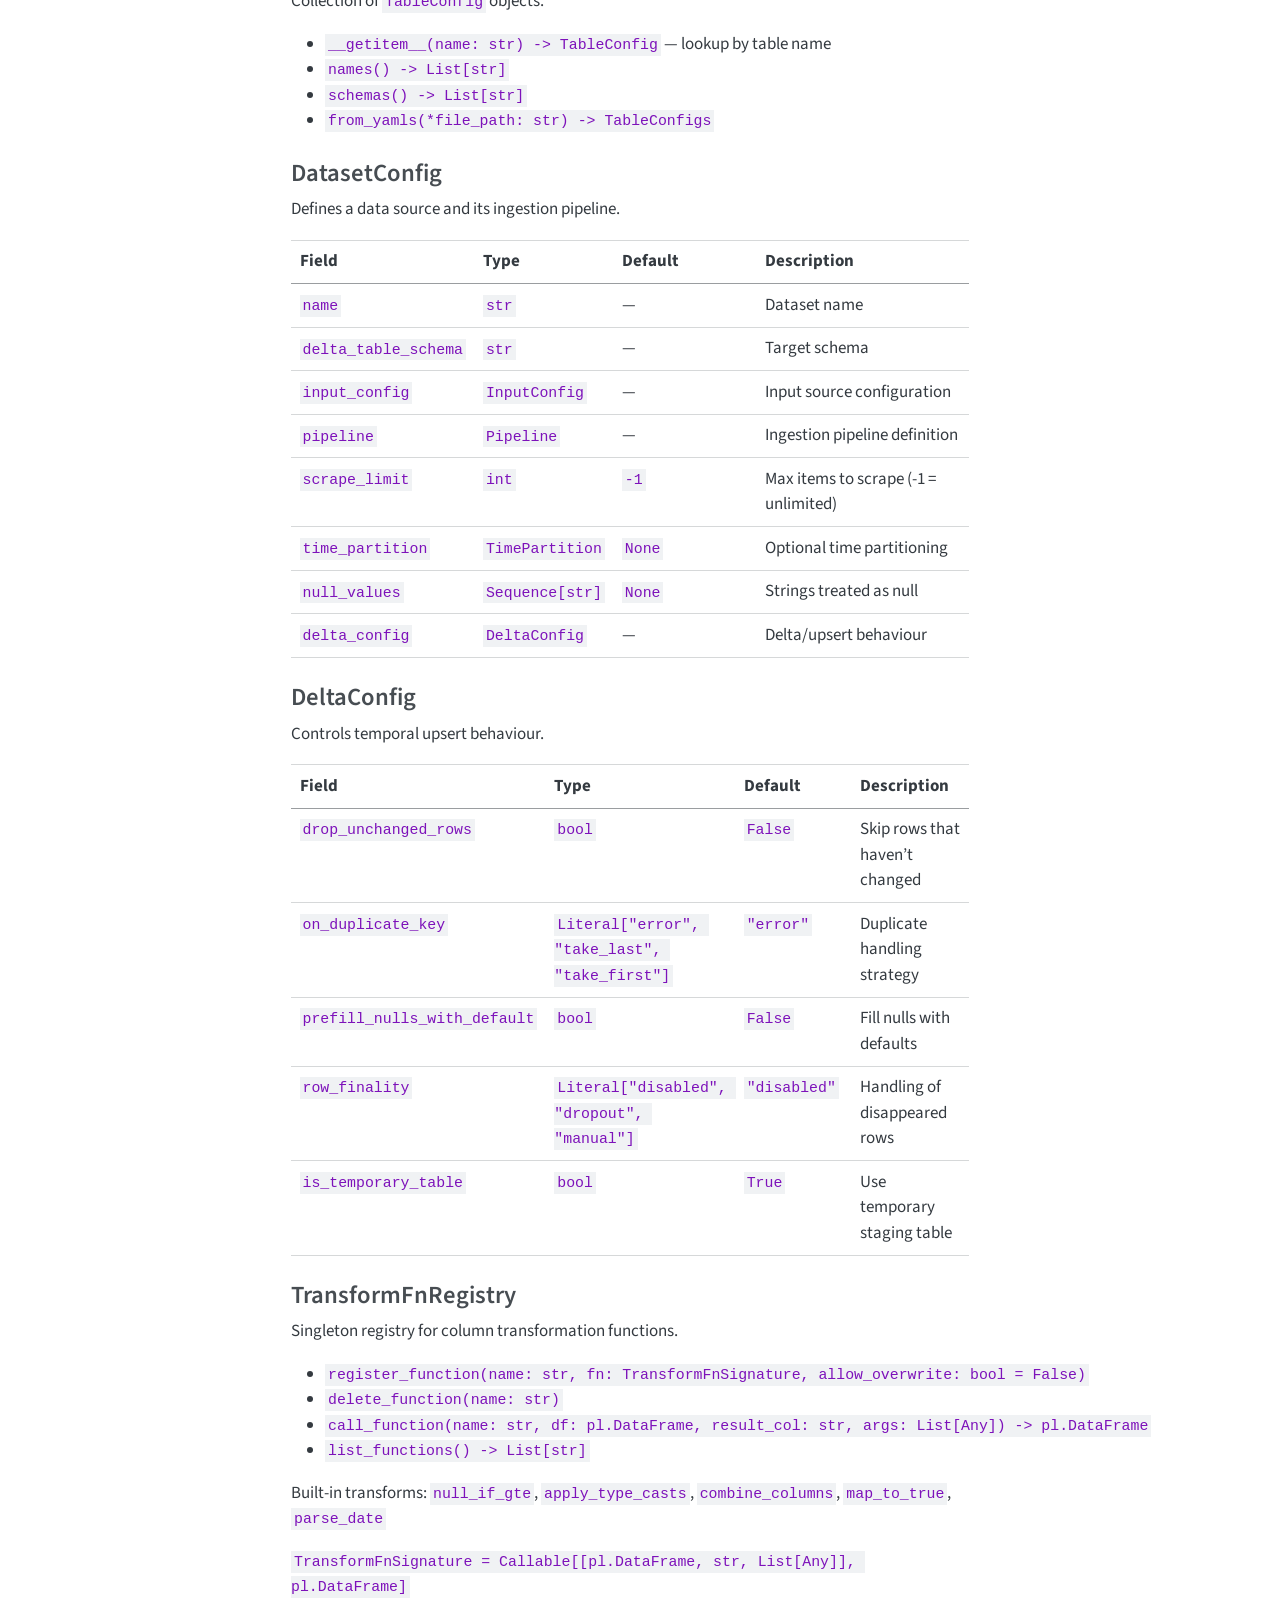
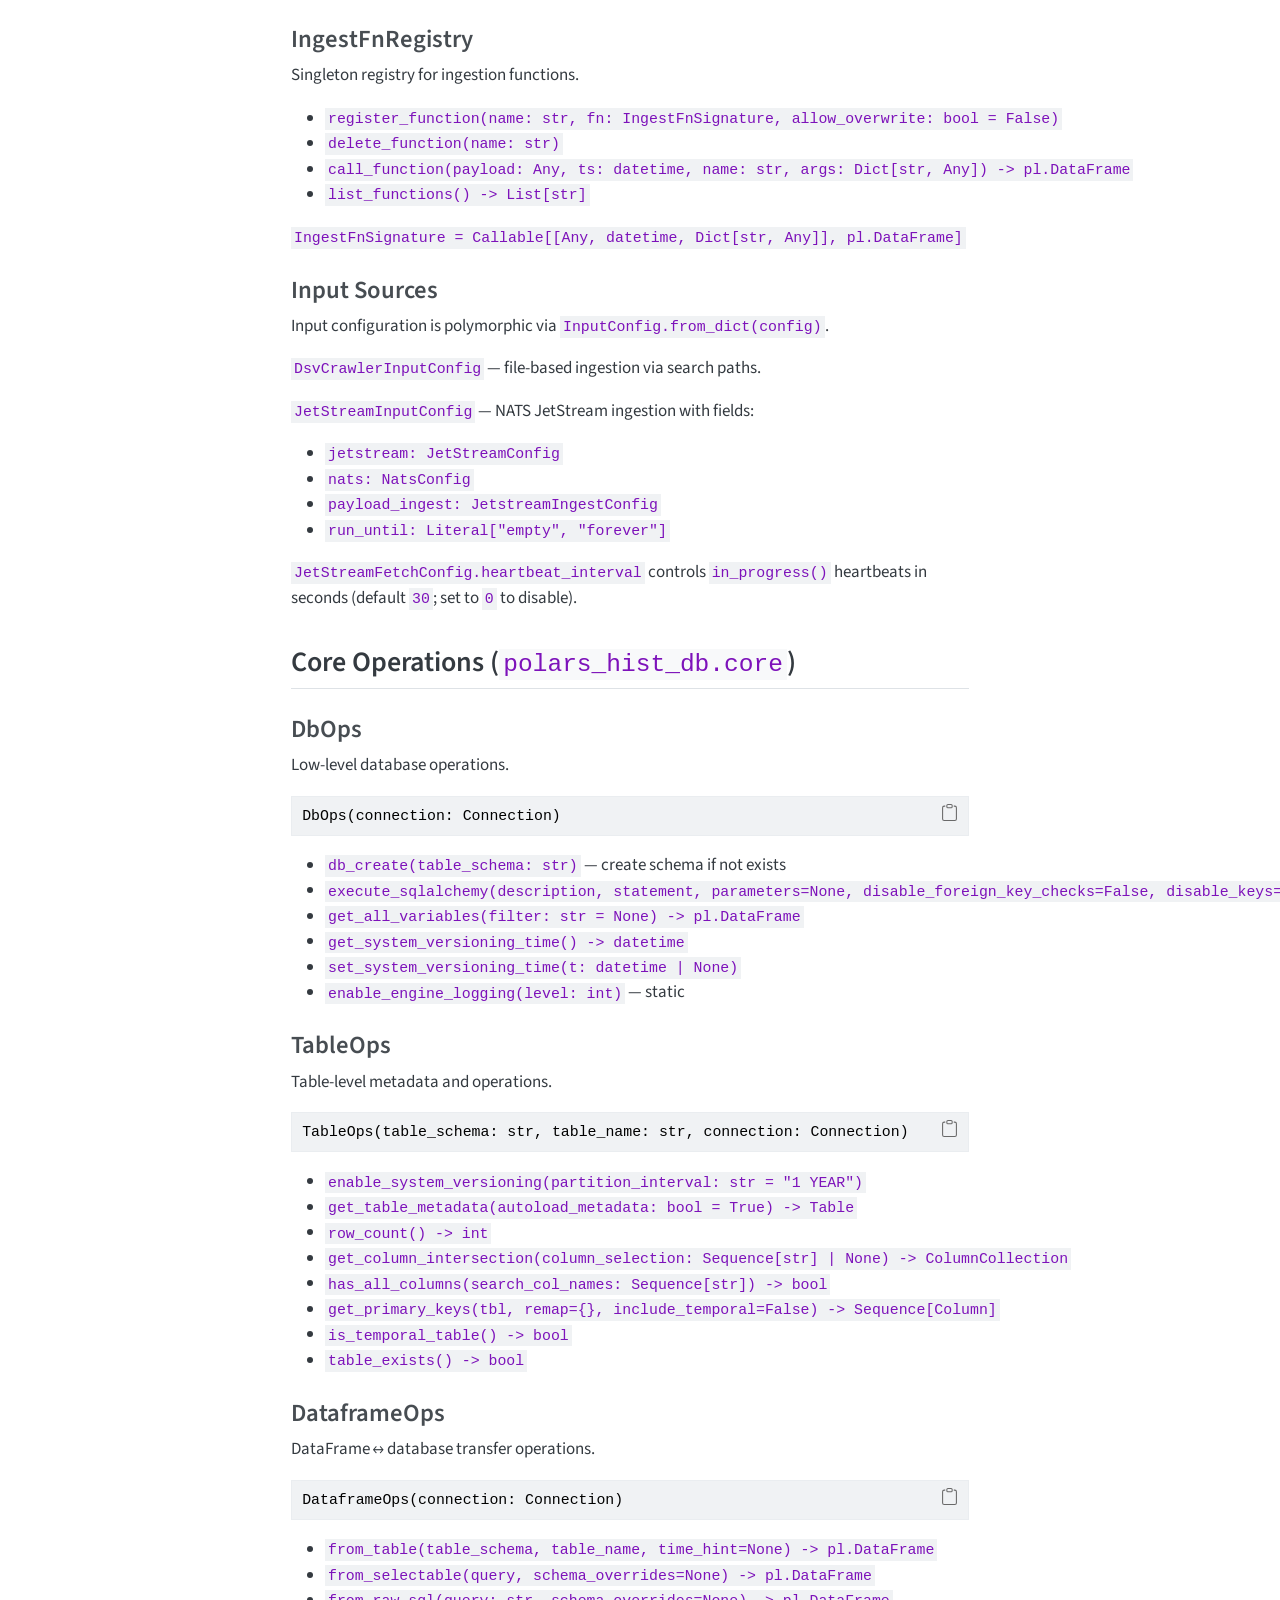
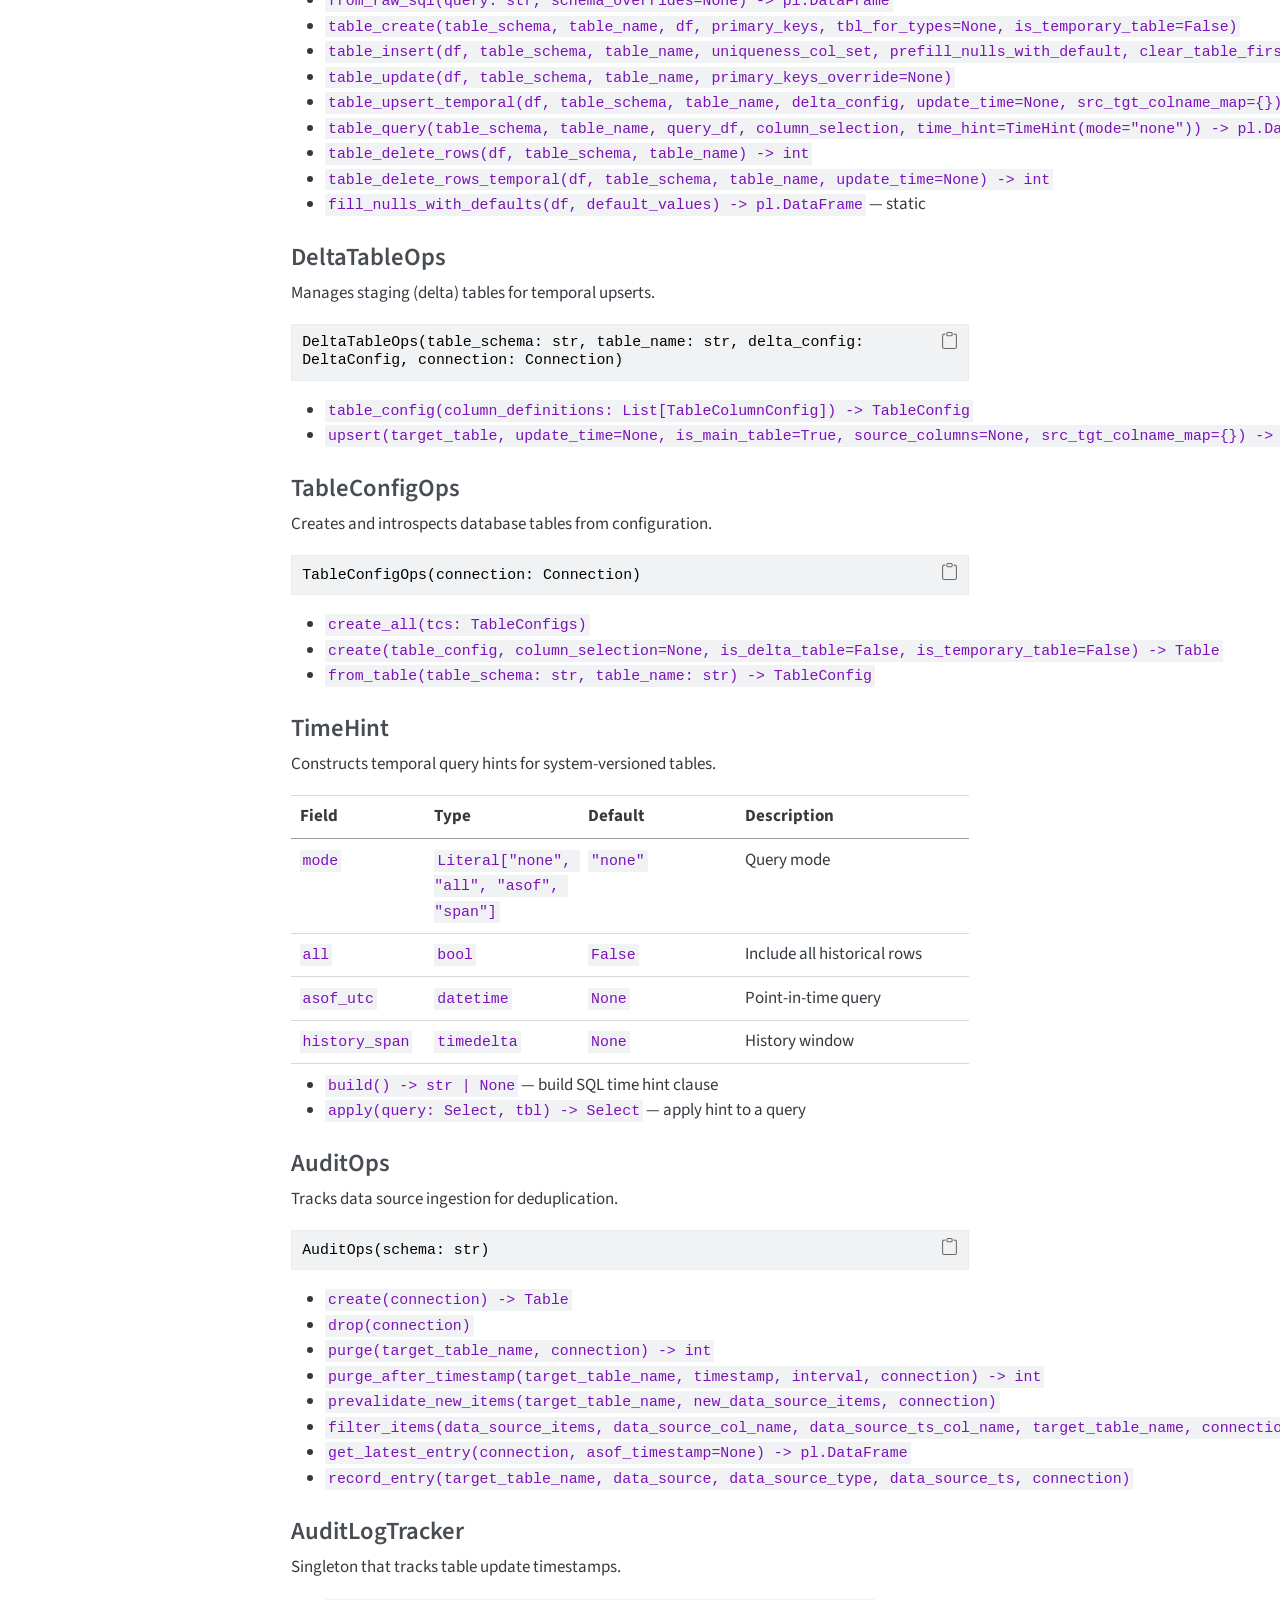
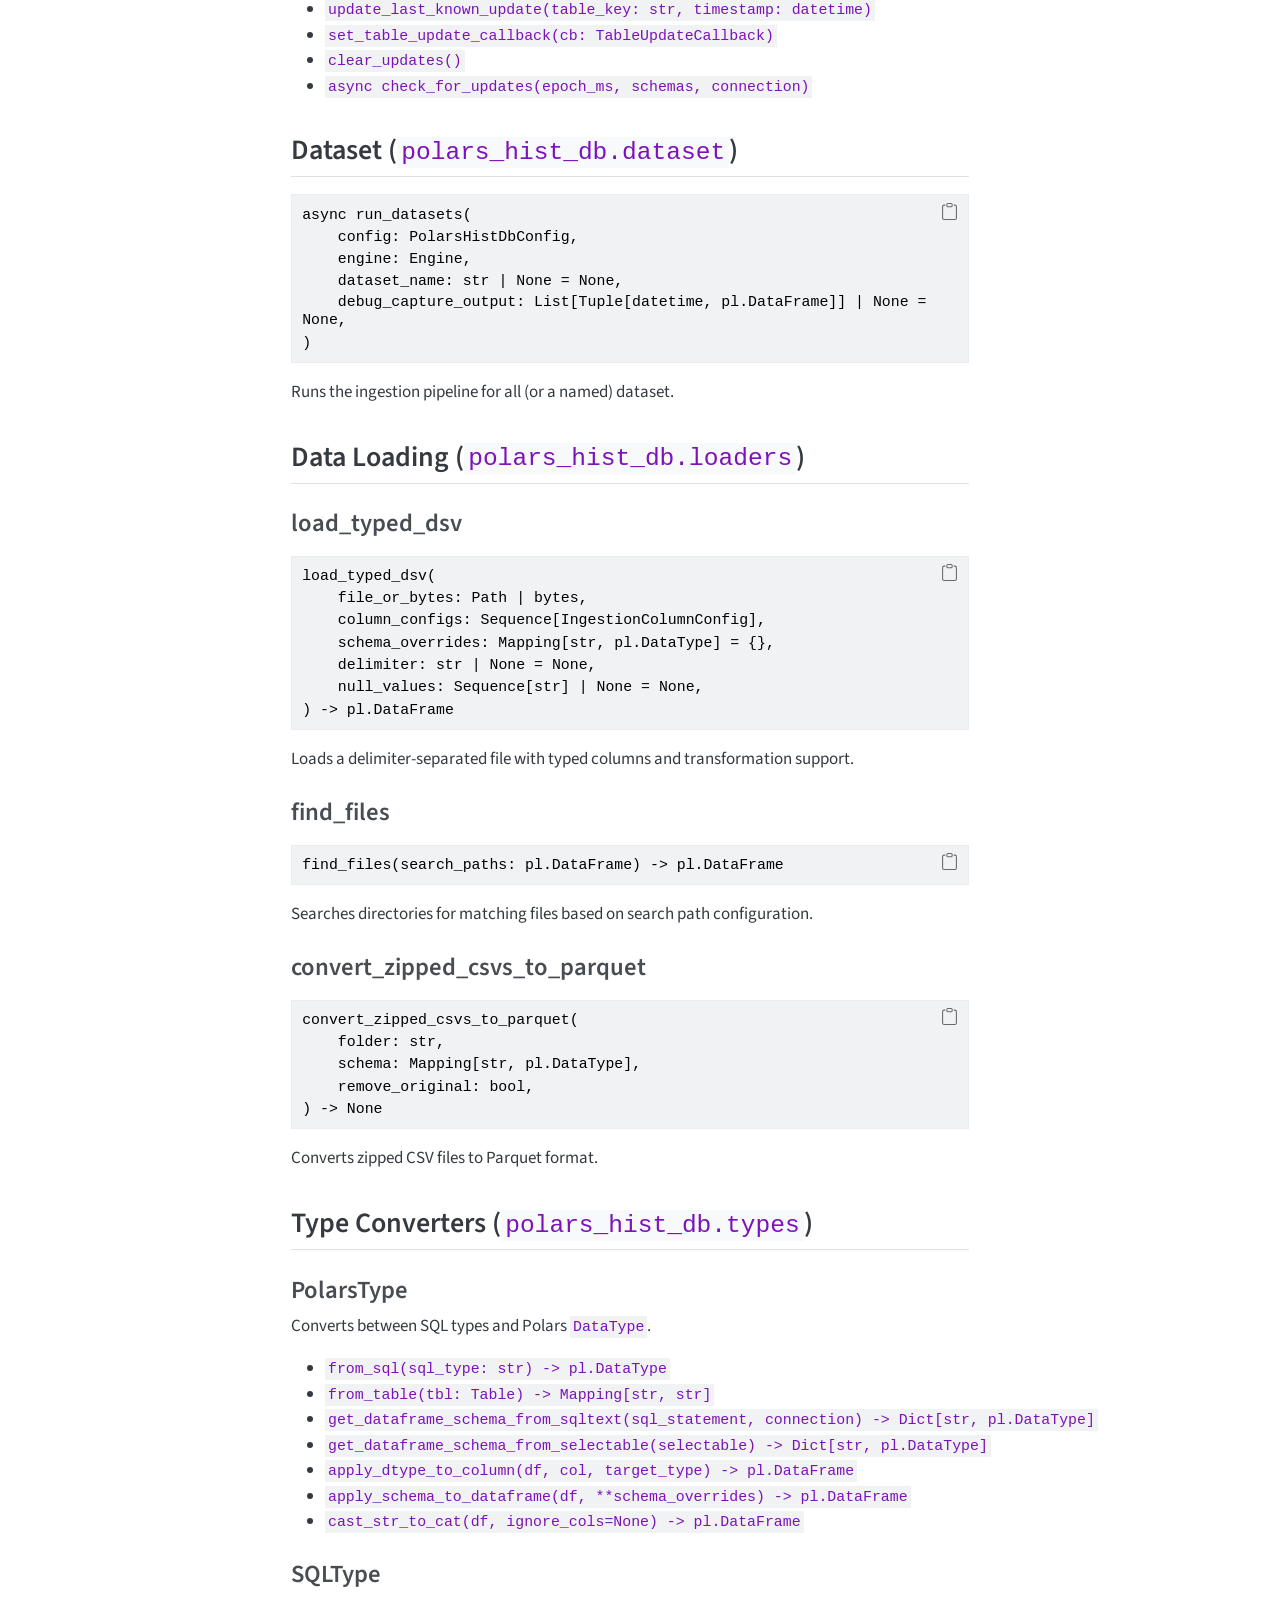
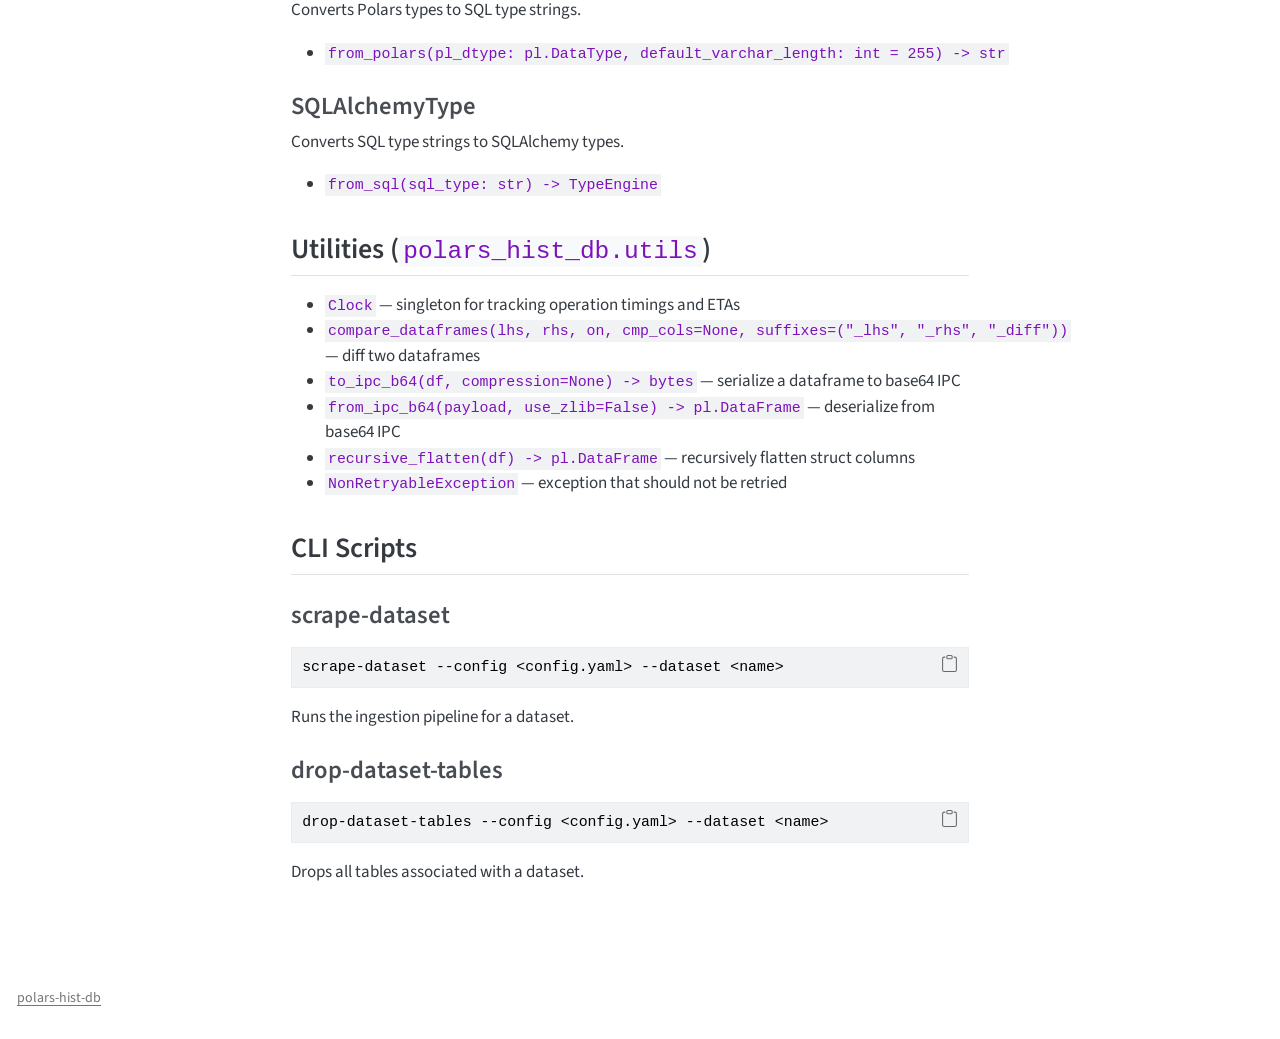
==== commit 3b2771dd: "Built site for gh-pages" ====
--- a/api.html
+++ b/api.html
@@ -2,7 +2,7 @@
 <html xmlns="http://www.w3.org/1999/xhtml" lang="en" xml:lang="en"><head>
 
 <meta charset="utf-8">
-<meta name="generator" content="quarto-1.9.38">
+<meta name="generator" content="quarto-1.10.18">
 
 <meta name="viewport" content="width=device-width, initial-scale=1.0, user-scalable=yes">
 
@@ -12,10 +12,13 @@
 /* Default styles provided by pandoc.
 ** See https://pandoc.org/MANUAL.html#variables-for-html for config info.
 */
-code{white-space: pre-wrap;}
 span.smallcaps{font-variant: small-caps;}
-div.columns{display: flex; gap: min(4vw, 1.5em);}
-div.column{flex: auto; overflow-x: auto;}
+div.columns{display: flex; gap: 1.5em;}
+div.column{flex: auto;}
+@media screen {
+div.columns{gap: min(4vw, 1.5em);}
+div.column{overflow-x: auto;}
+}
 div.hanging-indent{margin-left: 1.5em; text-indent: -1.5em;}
 ul.task-list{list-style: none;}
 ul.task-list li input[type="checkbox"] {
@@ -74,14 +77,14 @@
 <script src="site_libs/quarto-html/tippy.umd.min.js"></script>
 <script src="site_libs/quarto-html/anchor.min.js"></script>
 <link href="site_libs/quarto-html/tippy.css" rel="stylesheet">
-<link href="site_libs/quarto-html/quarto-syntax-highlighting-33269adcf1721b81efc5ea7fcfe7f0ee.css" rel="stylesheet" class="quarto-color-scheme" id="quarto-text-highlighting-styles">
-<link href="site_libs/quarto-html/quarto-syntax-highlighting-dark-5a2acb6f4ed5aeb23a104ba421924b87.css" rel="stylesheet" class="quarto-color-scheme quarto-color-alternate" id="quarto-text-highlighting-styles">
-<link href="site_libs/quarto-html/quarto-syntax-highlighting-33269adcf1721b81efc5ea7fcfe7f0ee.css" rel="stylesheet" class="quarto-color-scheme-extra" id="quarto-text-highlighting-styles">
+<link href="site_libs/quarto-html/quarto-syntax-highlighting-3419ea62b3ca2d77d3d547f86109e84e.css" rel="stylesheet" class="quarto-color-scheme" id="quarto-text-highlighting-styles">
+<link href="site_libs/quarto-html/quarto-syntax-highlighting-dark-eaeb381c6b7494c50009502241a4985c.css" rel="stylesheet" class="quarto-color-scheme quarto-color-alternate" id="quarto-text-highlighting-styles">
+<link href="site_libs/quarto-html/quarto-syntax-highlighting-3419ea62b3ca2d77d3d547f86109e84e.css" rel="stylesheet" class="quarto-color-scheme-extra" id="quarto-text-highlighting-styles">
 <script src="site_libs/bootstrap/bootstrap.min.js"></script>
 <link href="site_libs/bootstrap/bootstrap-icons.css" rel="stylesheet">
-<link href="site_libs/bootstrap/bootstrap-e123129df98402f9ef1521abcb5f261a.min.css" rel="stylesheet" append-hash="true" class="quarto-color-scheme" id="quarto-bootstrap" data-mode="light">
-<link href="site_libs/bootstrap/bootstrap-dark-1532cd880cf38c810c53ae3210385746.min.css" rel="stylesheet" append-hash="true" class="quarto-color-scheme quarto-color-alternate" id="quarto-bootstrap" data-mode="dark">
-<link href="site_libs/bootstrap/bootstrap-e123129df98402f9ef1521abcb5f261a.min.css" rel="stylesheet" append-hash="true" class="quarto-color-scheme-extra" id="quarto-bootstrap" data-mode="light">
+<link href="site_libs/bootstrap/bootstrap-2e805ecb1856ab5fc7014d7291e3adbc.min.css" rel="stylesheet" append-hash="true" class="quarto-color-scheme" id="quarto-bootstrap" data-mode="light">
+<link href="site_libs/bootstrap/bootstrap-dark-391dd5a90d4adeed8c7569d8f604ab61.min.css" rel="stylesheet" append-hash="true" class="quarto-color-scheme quarto-color-alternate" id="quarto-bootstrap" data-mode="dark">
+<link href="site_libs/bootstrap/bootstrap-2e805ecb1856ab5fc7014d7291e3adbc.min.css" rel="stylesheet" append-hash="true" class="quarto-color-scheme-extra" id="quarto-bootstrap" data-mode="light">
 <script id="quarto-search-options" type="application/json">{
   "location": "navbar",
   "copy-button": false,
@@ -517,6 +520,12 @@
 <h3 class="anchored" data-anchor-id="dbengineconfig">DbEngineConfig</h3>
 <p>Database connection and engine settings.</p>
 <table class="caption-top table">
+<colgroup>
+<col style="width: 20%">
+<col style="width: 17%">
+<col style="width: 25%">
+<col style="width: 37%">
+</colgroup>
 <thead>
 <tr class="header">
 <th>Field</th>
@@ -527,22 +536,34 @@
 </thead>
 <tbody>
 <tr class="odd">
+<td><code>database</code></td>
+<td><code>str | None</code></td>
+<td><code>None</code></td>
+<td>Optional database/schema name</td>
+</tr>
+<tr class="even">
 <td><code>hostname</code></td>
 <td><code>str</code></td>
 <td>—</td>
 <td>Database host</td>
 </tr>
-<tr class="even">
+<tr class="odd">
 <td><code>backend</code></td>
 <td><code>str</code></td>
 <td><code>"mariadb"</code></td>
 <td>Database backend</td>
 </tr>
-<tr class="odd">
+<tr class="even">
 <td><code>port</code></td>
 <td><code>int</code></td>
-<td><code>3306</code></td>
+<td><code>3306</code> (MariaDB), <code>5432</code> (XTDB)</td>
 <td>Connection port</td>
+</tr>
+<tr class="odd">
+<td><code>adbc_port</code></td>
+<td><code>int | None</code></td>
+<td><code>9832</code> (XTDB), otherwise <code>None</code></td>
+<td>FlightSQL/ADBC ingest port</td>
 </tr>
 <tr class="even">
 <td><code>username</code></td>
@@ -557,18 +578,24 @@
 <td>Database password</td>
 </tr>
 <tr class="even">
+<td><code>max_rows_per_insert</code></td>
+<td><code>int | None</code></td>
+<td><code>10000</code> (XTDB), otherwise <code>None</code></td>
+<td>Chunk size for XTDB inserts</td>
+</tr>
+<tr class="odd">
 <td><code>ssl_config</code></td>
 <td><code>SslConfig</code></td>
 <td><code>None</code></td>
 <td>Optional SSL configuration</td>
 </tr>
-<tr class="odd">
+<tr class="even">
 <td><code>pool_size</code></td>
 <td><code>int</code></td>
 <td><code>3</code></td>
 <td>Connection pool size</td>
 </tr>
-<tr class="even">
+<tr class="odd">
 <td><code>max_overflow</code></td>
 <td><code>int</code></td>
 <td><code>2</code></td>
@@ -583,14 +610,14 @@
 </section>
 <section id="backends-polars_hist_db.backends" class="level3">
 <h3 class="anchored" data-anchor-id="backends-polars_hist_db.backends">Backends (<code>polars_hist_db.backends</code>)</h3>
-<p>Backend adapters provide the storage boundary used to keep MariaDB support while adding experimental XTDB support and future database engines.</p>
+<p>Backend adapters provide the storage boundary used by the core project for MariaDB and XTDB.</p>
 <ul>
 <li><code>DbEngineConfig.from_mapping(cfg) -&gt; DbEngineConfig</code></li>
 <li><code>get_backend(name="mariadb") -&gt; HistoricalDbBackend</code></li>
 <li><code>backend_from_config(config: DbEngineConfig) -&gt; HistoricalDbBackend</code></li>
 <li><code>backend.time_hint_clause(time_hint: TimeHint) -&gt; str | None</code></li>
-<li><code>MariaDbBackend</code> — complete adapter that delegates to existing core ops</li>
-<li><code>XtdbBackend</code> — experimental adapter with typed dataframe read/append helpers; unsupported temporal and delta methods fail explicitly until parity work is complete</li>
+<li><code>MariaDbBackend</code> — complete adapter with default support and SQLAlchemy compatibility.</li>
+<li><code>XtdbBackend</code> — XTDB adapter with SQL/pgwire + ADBC/FlightSQL paths for reads, inserts, and temporal upserts.</li>
 </ul>
 </section>
 <section id="tableconfig" class="level3">
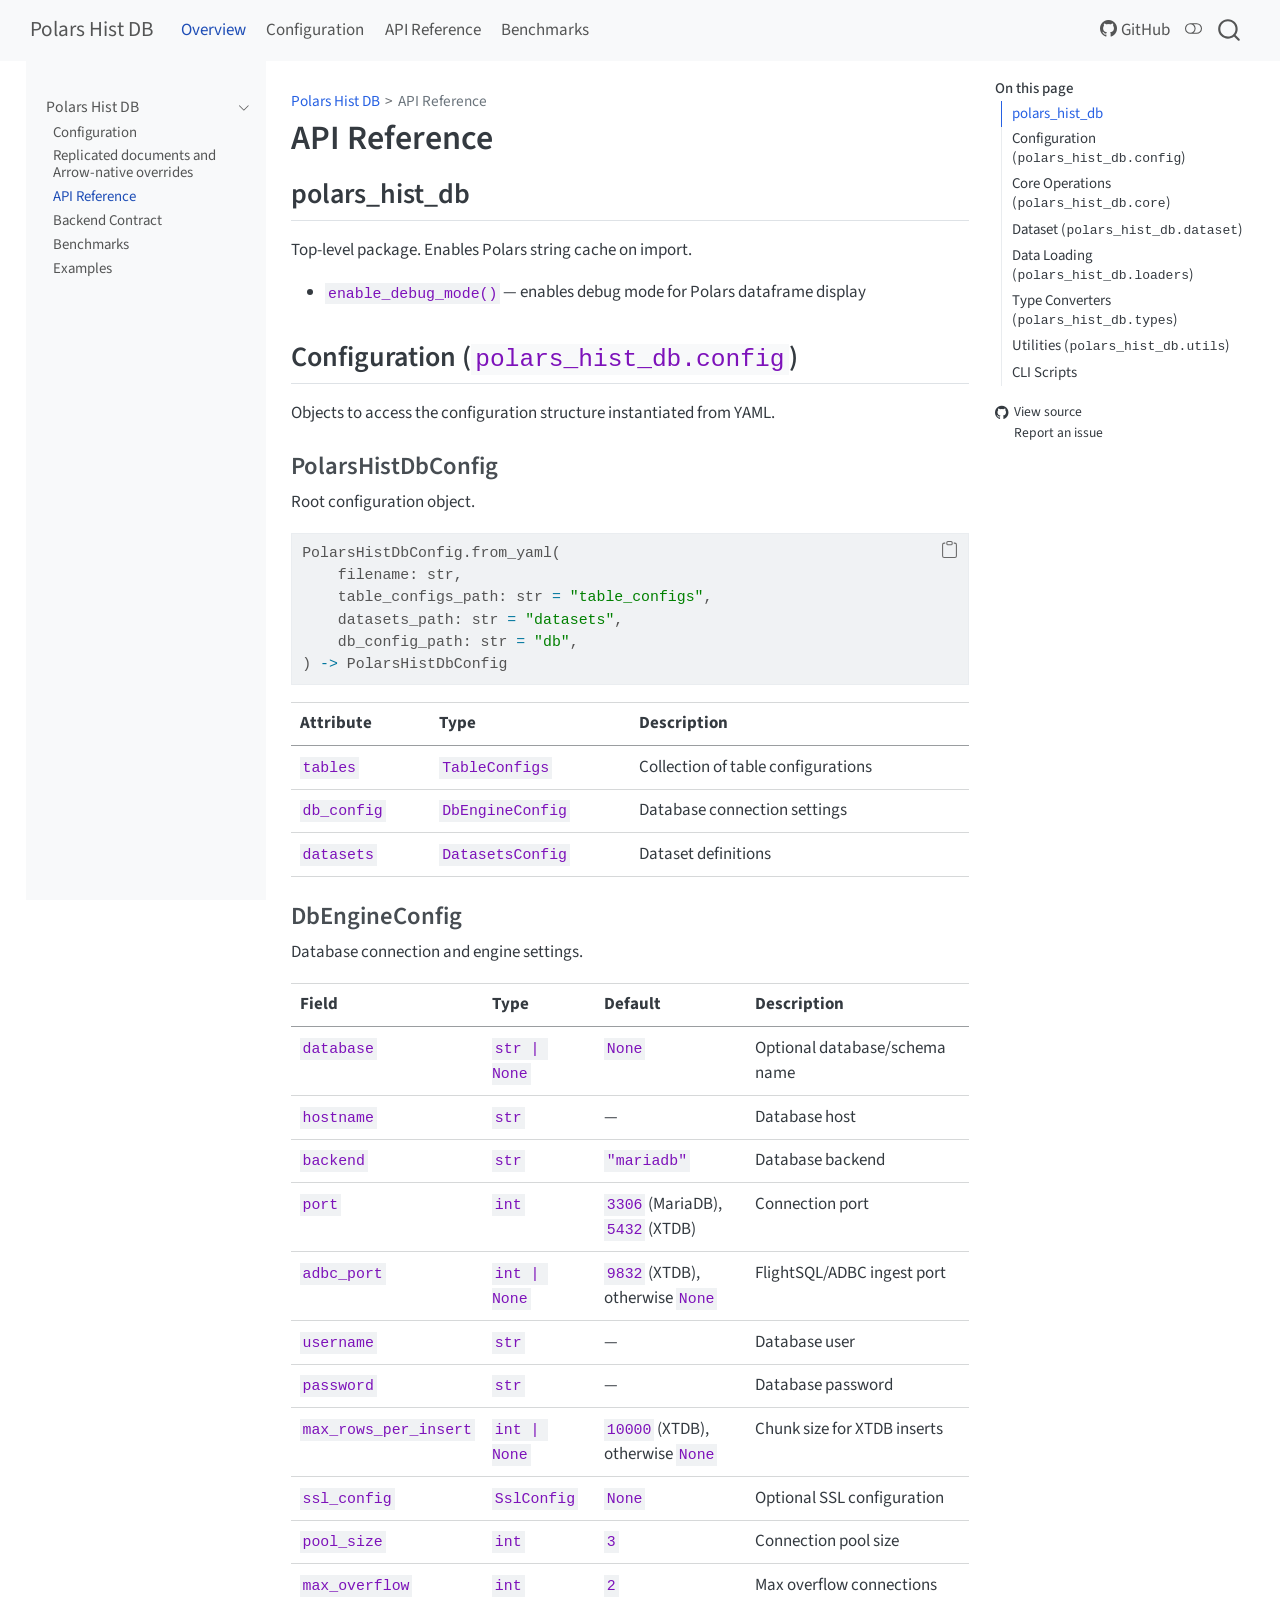
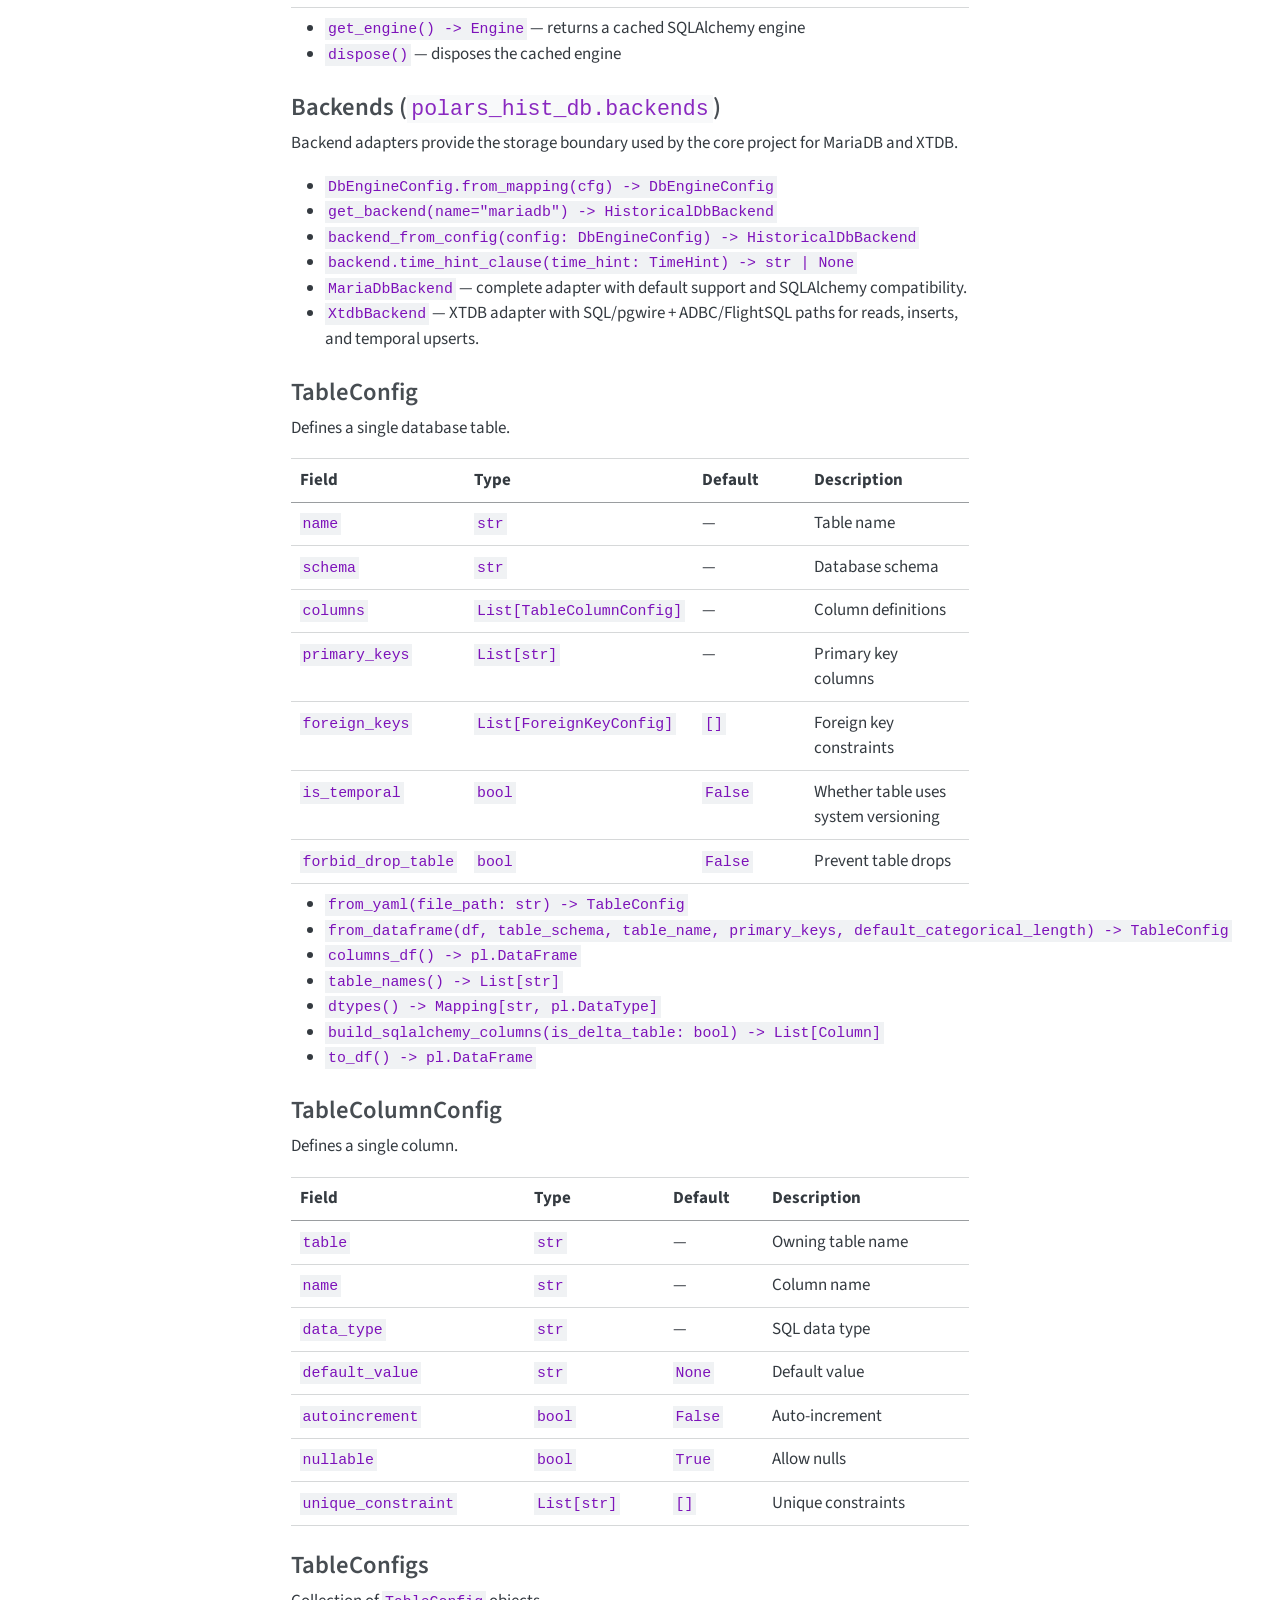
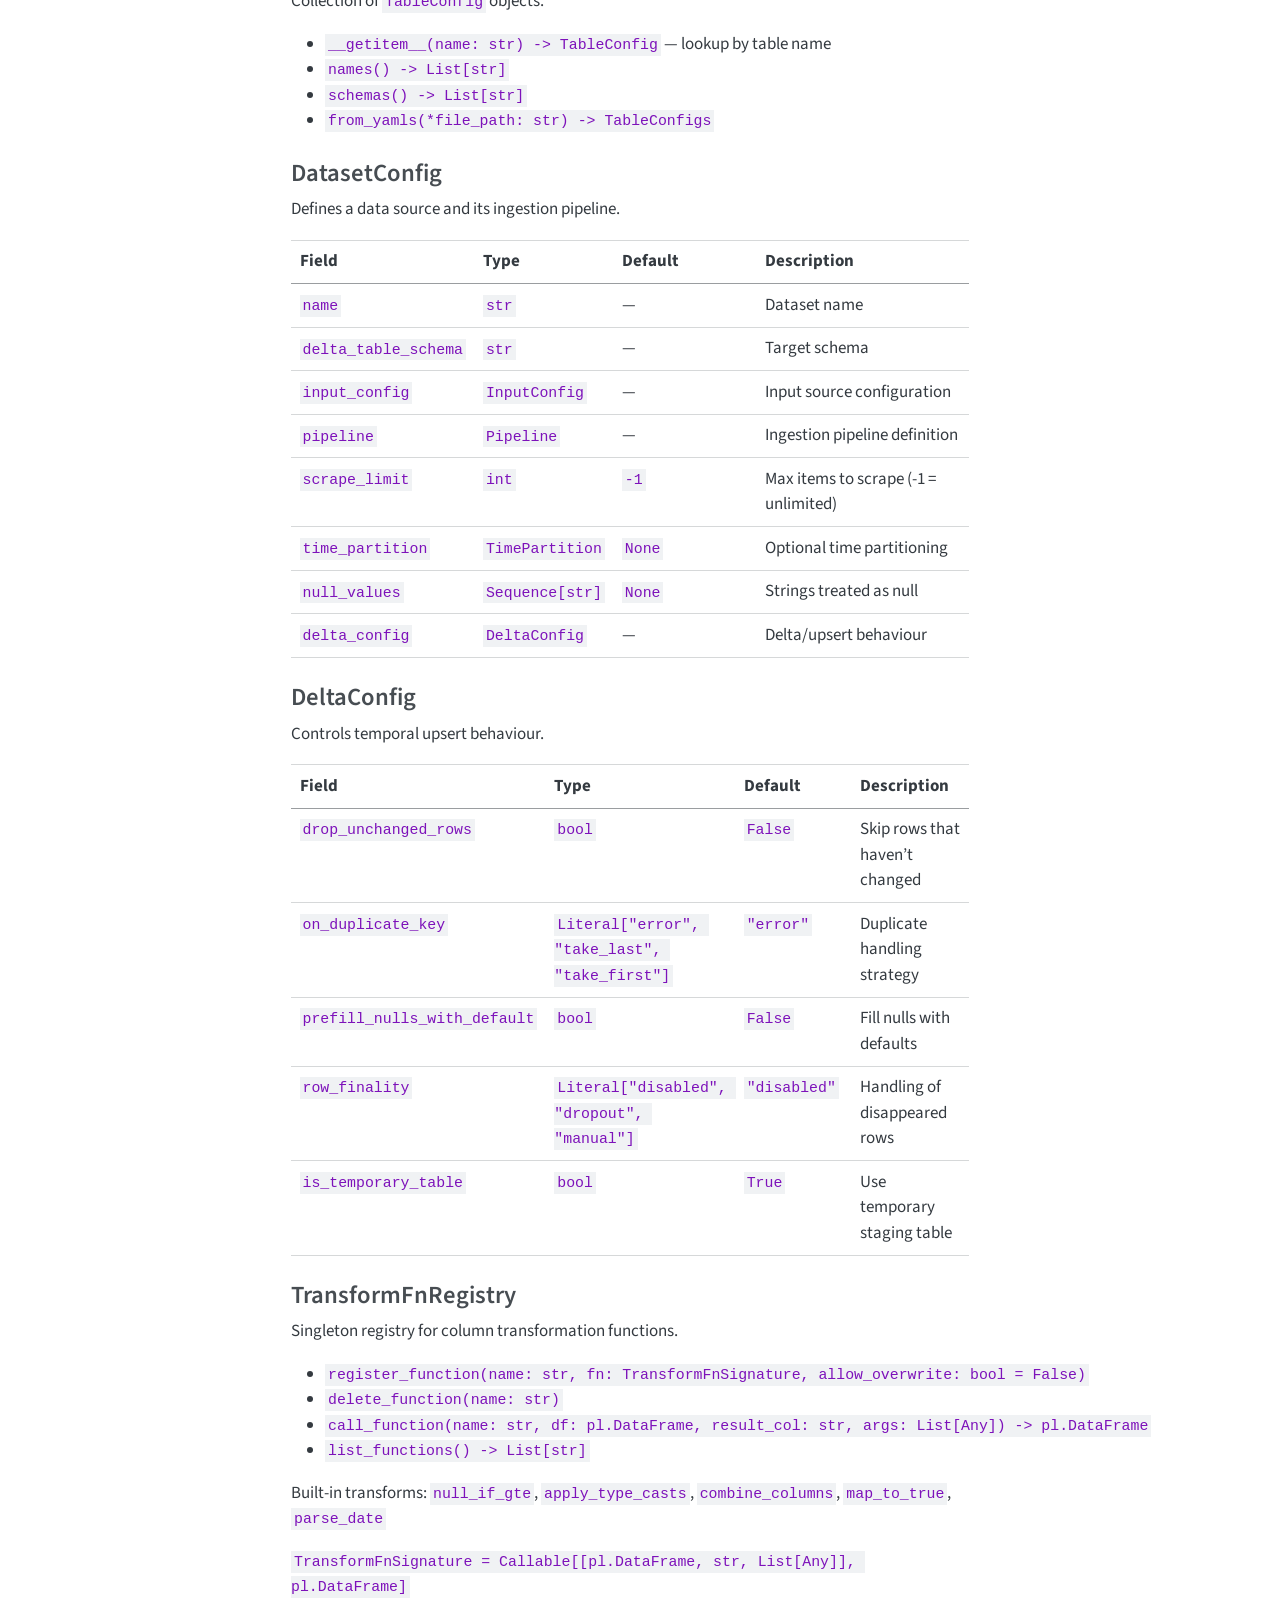
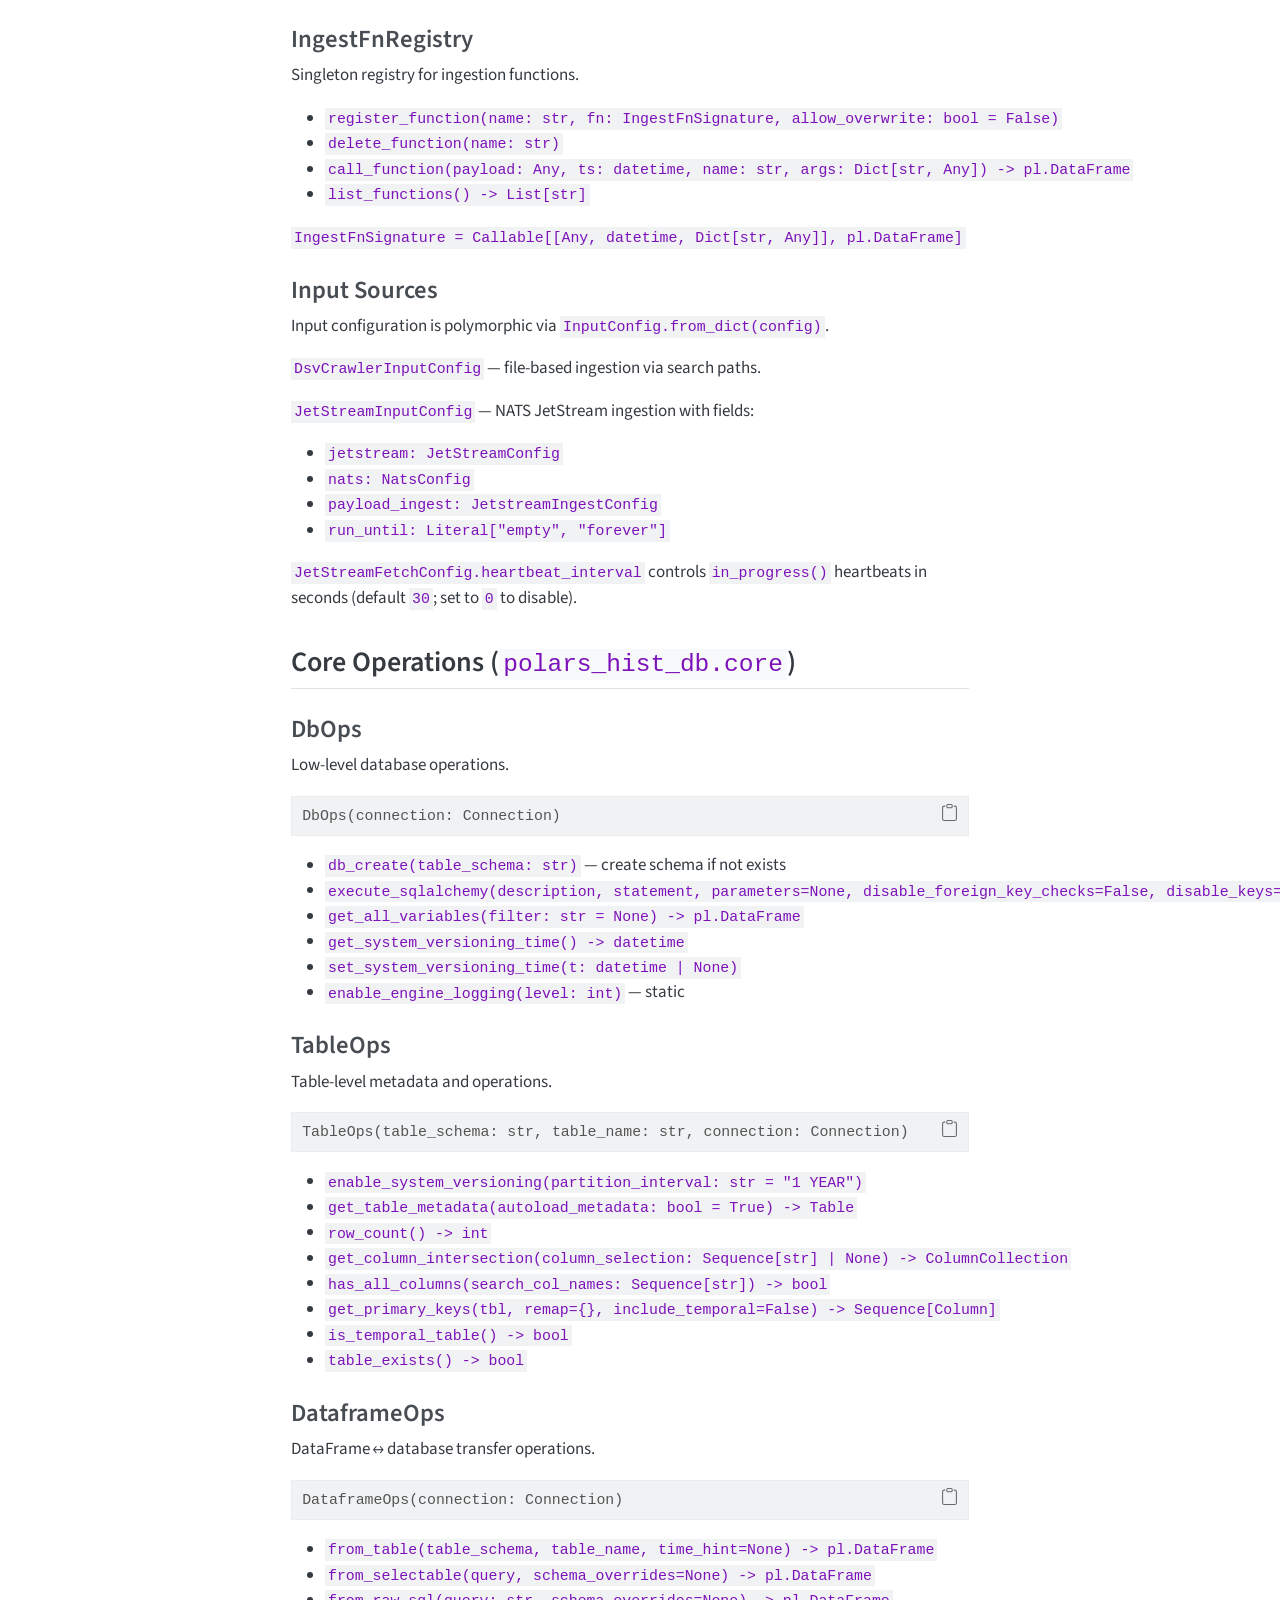
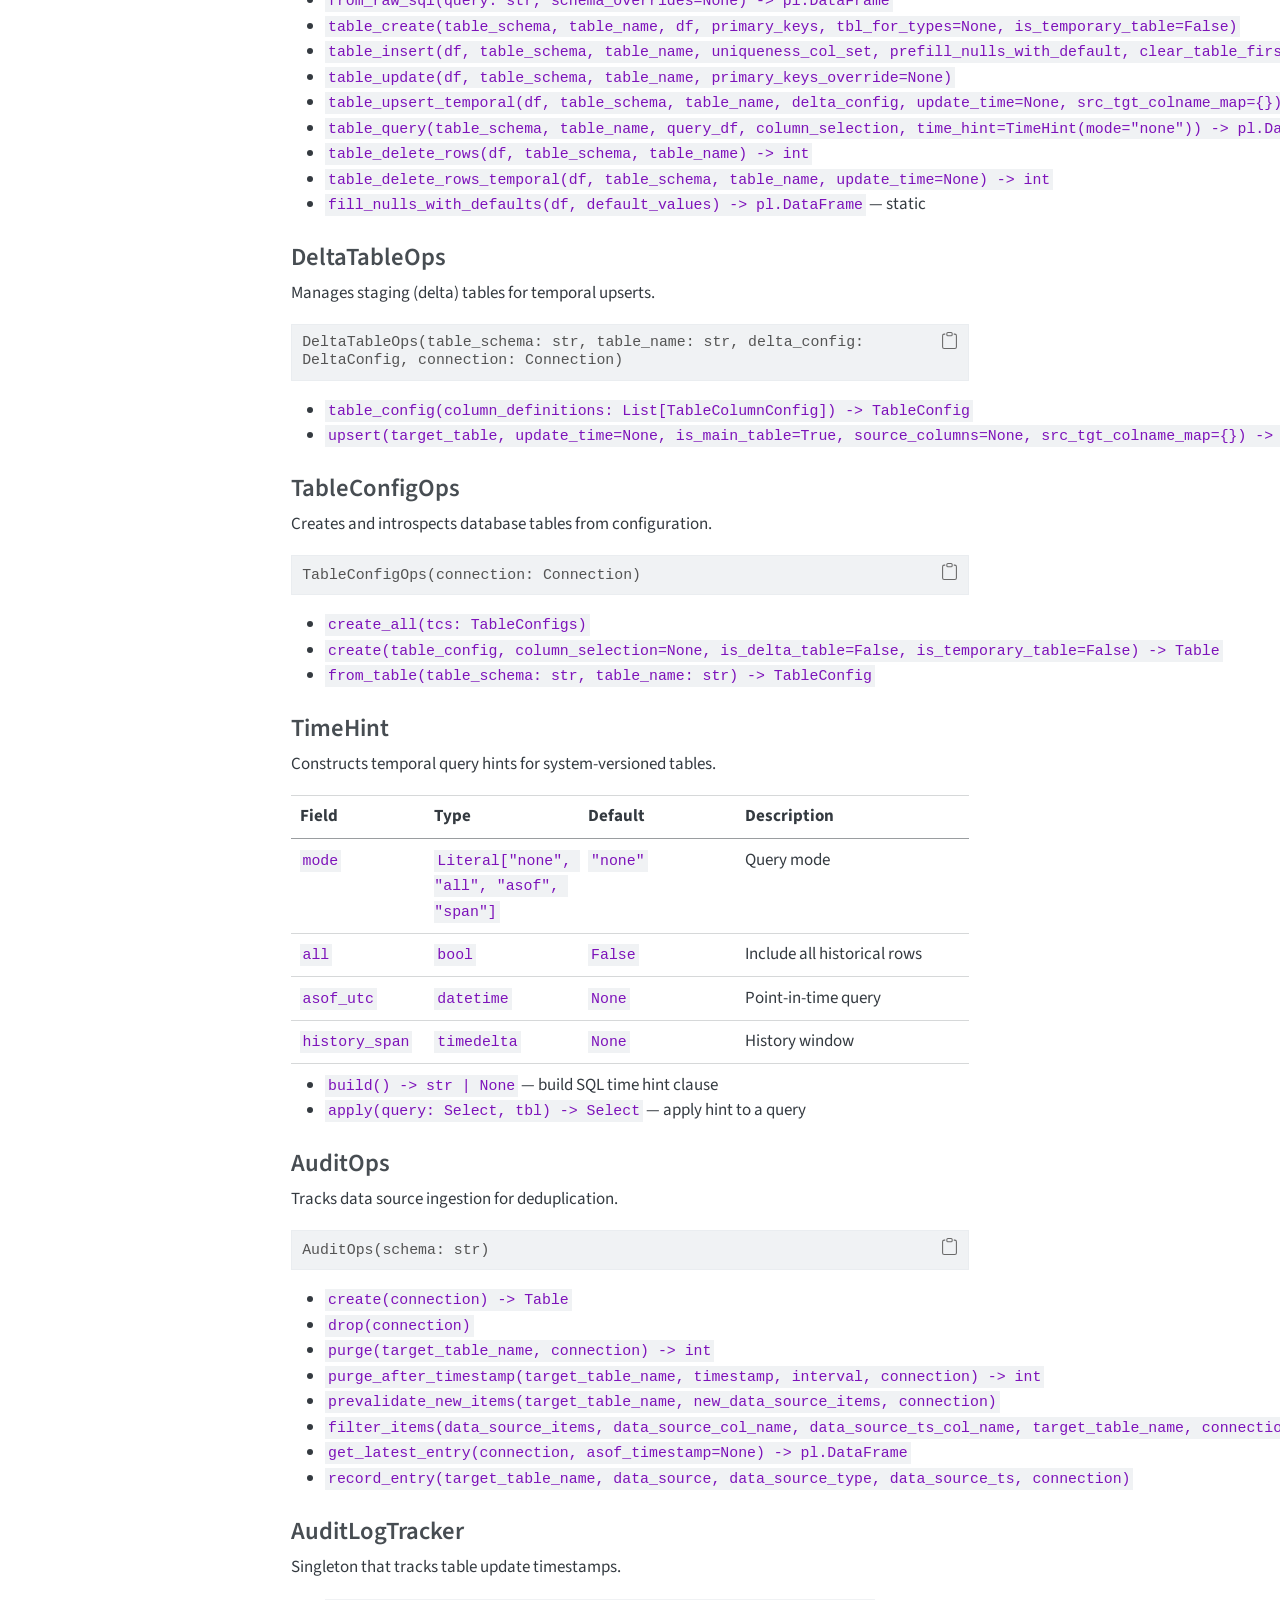
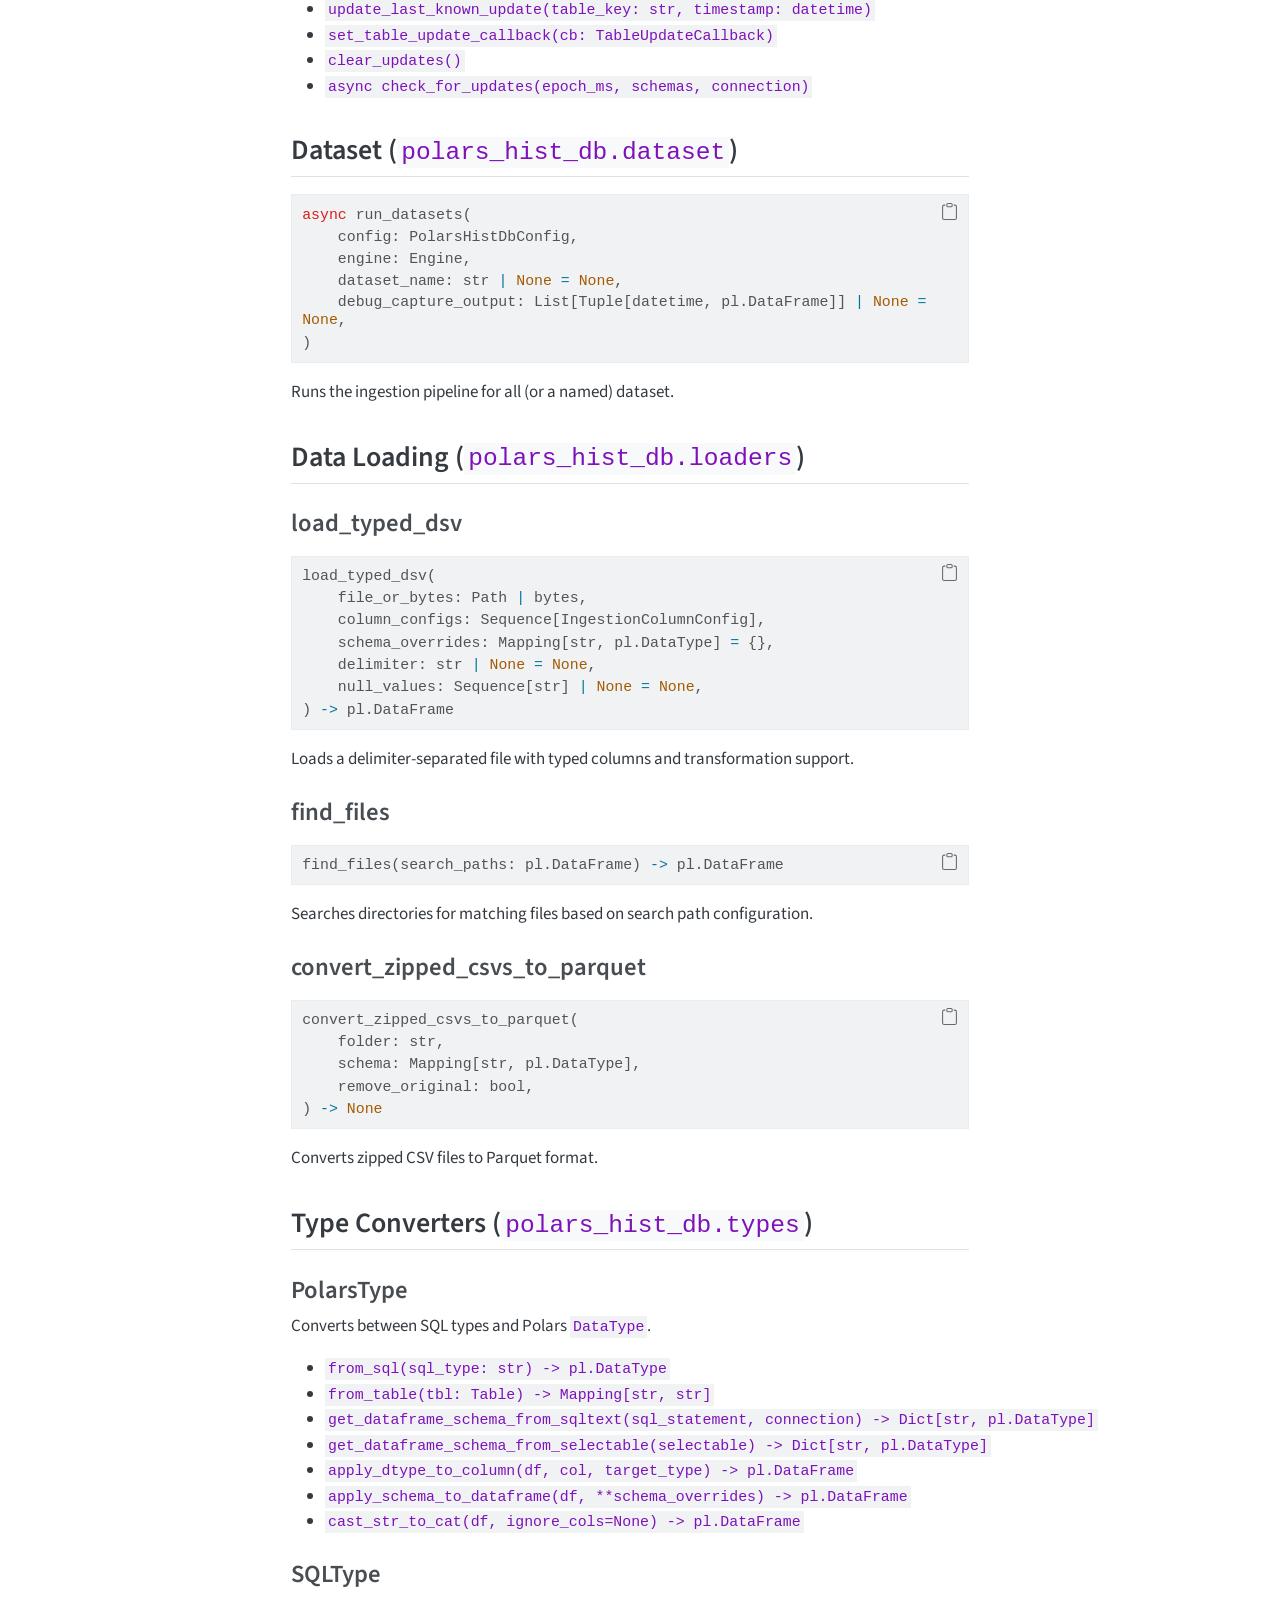
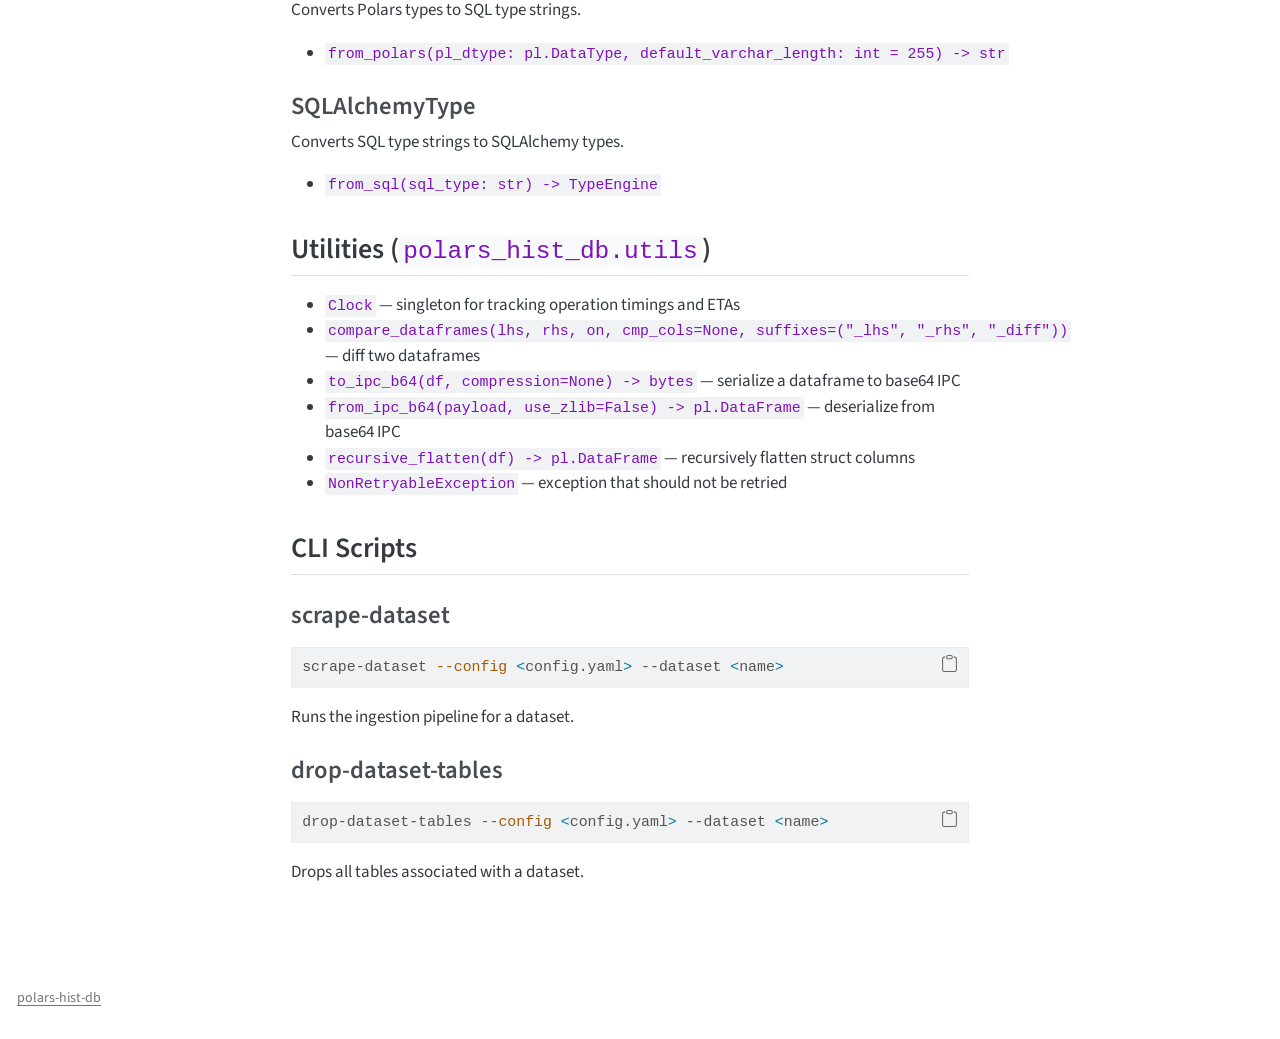
==== commit 566a7492: "Built site for gh-pages" ====
--- a/api.html
+++ b/api.html
@@ -2,7 +2,7 @@
 <html xmlns="http://www.w3.org/1999/xhtml" lang="en" xml:lang="en"><head>
 
 <meta charset="utf-8">
-<meta name="generator" content="quarto-1.10.18">
+<meta name="generator" content="quarto-1.10.19">
 
 <meta name="viewport" content="width=device-width, initial-scale=1.0, user-scalable=yes">
 
@@ -77,9 +77,9 @@
 <script src="site_libs/quarto-html/tippy.umd.min.js"></script>
 <script src="site_libs/quarto-html/anchor.min.js"></script>
 <link href="site_libs/quarto-html/tippy.css" rel="stylesheet">
-<link href="site_libs/quarto-html/quarto-syntax-highlighting-3419ea62b3ca2d77d3d547f86109e84e.css" rel="stylesheet" class="quarto-color-scheme" id="quarto-text-highlighting-styles">
-<link href="site_libs/quarto-html/quarto-syntax-highlighting-dark-eaeb381c6b7494c50009502241a4985c.css" rel="stylesheet" class="quarto-color-scheme quarto-color-alternate" id="quarto-text-highlighting-styles">
-<link href="site_libs/quarto-html/quarto-syntax-highlighting-3419ea62b3ca2d77d3d547f86109e84e.css" rel="stylesheet" class="quarto-color-scheme-extra" id="quarto-text-highlighting-styles">
+<link href="site_libs/quarto-html/quarto-syntax-highlighting-e21500bb30e7ce080c64316834ee3be8.css" rel="stylesheet" class="quarto-color-scheme" id="quarto-text-highlighting-styles">
+<link href="site_libs/quarto-html/quarto-syntax-highlighting-dark-09606243866072c1aa00d3ff38fff5fe.css" rel="stylesheet" class="quarto-color-scheme quarto-color-alternate" id="quarto-text-highlighting-styles">
+<link href="site_libs/quarto-html/quarto-syntax-highlighting-e21500bb30e7ce080c64316834ee3be8.css" rel="stylesheet" class="quarto-color-scheme-extra" id="quarto-text-highlighting-styles">
 <script src="site_libs/bootstrap/bootstrap.min.js"></script>
 <link href="site_libs/bootstrap/bootstrap-icons.css" rel="stylesheet">
 <link href="site_libs/bootstrap/bootstrap-2e805ecb1856ab5fc7014d7291e3adbc.min.css" rel="stylesheet" append-hash="true" class="quarto-color-scheme" id="quarto-bootstrap" data-mode="light">
--- a/site_libs/quarto-html/quarto-syntax-highlighting-e21500bb30e7ce080c64316834ee3be8.css
+++ b/site_libs/quarto-html/quarto-syntax-highlighting-e21500bb30e7ce080c64316834ee3be8.css
@@ -0,0 +1,233 @@
+/* quarto syntax highlight colors */
+:root {
+  --quarto-hl-ot-color: #d91e18;
+  --quarto-hl-at-color: #a55a00;
+  --quarto-hl-ss-color: #008000;
+  --quarto-hl-an-color: #696969;
+  --quarto-hl-fu-color: #06287e;
+  --quarto-hl-st-color: #008000;
+  --quarto-hl-cf-color: #d91e18;
+  --quarto-hl-op-color: #00769e;
+  --quarto-hl-er-color: #7928a1;
+  --quarto-hl-bn-color: #7928a1;
+  --quarto-hl-al-color: #7928a1;
+  --quarto-hl-va-color: #a55a00;
+  --quarto-hl-bu-color: inherit;
+  --quarto-hl-ex-color: inherit;
+  --quarto-hl-pp-color: #7928a1;
+  --quarto-hl-in-color: #696969;
+  --quarto-hl-vs-color: #008000;
+  --quarto-hl-wa-color: #696969;
+  --quarto-hl-do-color: #696969;
+  --quarto-hl-im-color: inherit;
+  --quarto-hl-ch-color: #008000;
+  --quarto-hl-dt-color: #7928a1;
+  --quarto-hl-fl-color: #a55a00;
+  --quarto-hl-co-color: #696969;
+  --quarto-hl-cv-color: #696969;
+  --quarto-hl-cn-color: #d91e18;
+  --quarto-hl-sc-color: #00769e;
+  --quarto-hl-dv-color: #7928a1;
+  --quarto-hl-kw-color: #d91e18;
+}
+
+/* other quarto variables */
+:root {
+  --quarto-font-monospace: SFMono-Regular, Menlo, Monaco, Consolas, "Liberation Mono", "Courier New", monospace;
+}
+
+/* syntax highlight based on Pandoc's rules */
+pre > code.sourceCode > span {
+  color: #545454;
+}
+
+code.sourceCode > span {
+  color: #545454;
+}
+
+div.sourceCode,
+div.sourceCode pre.sourceCode {
+  color: #545454;
+}
+
+/* Normal */
+code span {
+  color: #545454;
+}
+
+/* Alert */
+code span.al {
+  color: #7928a1;
+  font-style: inherit;
+}
+
+/* Annotation */
+code span.an {
+  color: #696969;
+  font-style: inherit;
+}
+
+/* Attribute */
+code span.at {
+  color: #a55a00;
+  font-style: inherit;
+}
+
+/* BaseN */
+code span.bn {
+  color: #7928a1;
+  font-style: inherit;
+}
+
+/* BuiltIn */
+code span.bu {
+  font-style: inherit;
+}
+
+/* ControlFlow */
+code span.cf {
+  color: #d91e18;
+  font-style: inherit;
+}
+
+/* Char */
+code span.ch {
+  color: #008000;
+  font-style: inherit;
+}
+
+/* Constant */
+code span.cn {
+  color: #d91e18;
+  font-style: inherit;
+}
+
+/* Comment */
+code span.co {
+  color: #696969;
+  font-style: inherit;
+}
+
+/* CommentVar */
+code span.cv {
+  color: #696969;
+  font-style: italic;
+}
+
+/* Documentation */
+code span.do {
+  color: #696969;
+  font-style: italic;
+}
+
+/* DataType */
+code span.dt {
+  color: #7928a1;
+  font-style: inherit;
+}
+
+/* DecVal */
+code span.dv {
+  color: #7928a1;
+  font-style: inherit;
+}
+
+/* Error */
+code span.er {
+  color: #7928a1;
+  font-style: inherit;
+}
+
+/* Extension */
+code span.ex {
+  font-style: inherit;
+}
+
+/* Float */
+code span.fl {
+  color: #a55a00;
+  font-style: inherit;
+}
+
+/* Function */
+code span.fu {
+  color: #06287e;
+  font-style: inherit;
+}
+
+/* Import */
+code span.im {
+  font-style: inherit;
+}
+
+/* Information */
+code span.in {
+  color: #696969;
+  font-style: inherit;
+}
+
+/* Keyword */
+code span.kw {
+  color: #d91e18;
+  font-style: inherit;
+}
+
+/* Operator */
+code span.op {
+  color: #00769e;
+  font-style: inherit;
+}
+
+/* Other */
+code span.ot {
+  color: #d91e18;
+  font-style: inherit;
+}
+
+/* Preprocessor */
+code span.pp {
+  color: #7928a1;
+  font-style: inherit;
+}
+
+/* SpecialChar */
+code span.sc {
+  color: #00769e;
+  font-style: inherit;
+}
+
+/* SpecialString */
+code span.ss {
+  color: #008000;
+  font-style: inherit;
+}
+
+/* String */
+code span.st {
+  color: #008000;
+  font-style: inherit;
+}
+
+/* Variable */
+code span.va {
+  color: #a55a00;
+  font-style: inherit;
+}
+
+/* VerbatimString */
+code span.vs {
+  color: #008000;
+  font-style: inherit;
+}
+
+/* Warning */
+code span.wa {
+  color: #696969;
+  font-style: italic;
+}
+
+.prevent-inlining {
+  content: "</";
+}
+
+/*# sourceMappingURL=d47d46ec3ffca48dc74c101a0a1b184a.css.map */
--- a/site_libs/quarto-html/quarto-syntax-highlighting-dark-09606243866072c1aa00d3ff38fff5fe.css
+++ b/site_libs/quarto-html/quarto-syntax-highlighting-dark-09606243866072c1aa00d3ff38fff5fe.css
@@ -0,0 +1,234 @@
+/* quarto syntax highlight colors */
+:root {
+  --quarto-hl-ot-color: #ffa07a;
+  --quarto-hl-at-color: #ffd700;
+  --quarto-hl-ss-color: #abe338;
+  --quarto-hl-an-color: #d4d0ab;
+  --quarto-hl-fu-color: #ffd700;
+  --quarto-hl-st-color: #abe338;
+  --quarto-hl-cf-color: #ffa07a;
+  --quarto-hl-op-color: #00e0e0;
+  --quarto-hl-er-color: #dcc6e0;
+  --quarto-hl-bn-color: #dcc6e0;
+  --quarto-hl-al-color: #dcc6e0;
+  --quarto-hl-va-color: #f5ab35;
+  --quarto-hl-bu-color: #f5ab35;
+  --quarto-hl-ex-color: #ffd700;
+  --quarto-hl-pp-color: #dcc6e0;
+  --quarto-hl-in-color: #d4d0ab;
+  --quarto-hl-vs-color: #abe338;
+  --quarto-hl-wa-color: #d4d0ab;
+  --quarto-hl-do-color: #d4d0ab;
+  --quarto-hl-ch-color: #abe338;
+  --quarto-hl-dt-color: #dcc6e0;
+  --quarto-hl-fl-color: #f5ab35;
+  --quarto-hl-co-color: #d4d0ab;
+  --quarto-hl-cv-color: #d4d0ab;
+  --quarto-hl-cn-color: #ffa07a;
+  --quarto-hl-sc-color: #00e0e0;
+  --quarto-hl-dv-color: #dcc6e0;
+  --quarto-hl-kw-color: #ffa07a;
+}
+
+/* other quarto variables */
+:root {
+  --quarto-font-monospace: SFMono-Regular, Menlo, Monaco, Consolas, "Liberation Mono", "Courier New", monospace;
+}
+
+/* syntax highlight based on Pandoc's rules */
+pre > code.sourceCode > span {
+  color: #f8f8f2;
+}
+
+code.sourceCode > span {
+  color: #f8f8f2;
+}
+
+div.sourceCode,
+div.sourceCode pre.sourceCode {
+  color: #f8f8f2;
+}
+
+/* Normal */
+code span {
+  color: #f8f8f2;
+}
+
+/* Alert */
+code span.al {
+  color: #dcc6e0;
+  font-style: inherit;
+}
+
+/* Annotation */
+code span.an {
+  color: #d4d0ab;
+  font-style: inherit;
+}
+
+/* Attribute */
+code span.at {
+  color: #ffd700;
+  font-style: inherit;
+}
+
+/* BaseN */
+code span.bn {
+  color: #dcc6e0;
+  font-style: inherit;
+}
+
+/* BuiltIn */
+code span.bu {
+  color: #f5ab35;
+  font-style: inherit;
+}
+
+/* ControlFlow */
+code span.cf {
+  color: #ffa07a;
+  font-style: inherit;
+}
+
+/* Char */
+code span.ch {
+  color: #abe338;
+  font-style: inherit;
+}
+
+/* Constant */
+code span.cn {
+  color: #ffa07a;
+  font-style: inherit;
+}
+
+/* Comment */
+code span.co {
+  color: #d4d0ab;
+  font-style: inherit;
+}
+
+/* CommentVar */
+code span.cv {
+  color: #d4d0ab;
+  font-style: italic;
+}
+
+/* Documentation */
+code span.do {
+  color: #d4d0ab;
+  font-style: italic;
+}
+
+/* DataType */
+code span.dt {
+  color: #dcc6e0;
+  font-style: inherit;
+}
+
+/* DecVal */
+code span.dv {
+  color: #dcc6e0;
+  font-style: inherit;
+}
+
+/* Error */
+code span.er {
+  color: #dcc6e0;
+  font-style: inherit;
+}
+
+/* Extension */
+code span.ex {
+  color: #ffd700;
+  font-style: inherit;
+}
+
+/* Float */
+code span.fl {
+  color: #f5ab35;
+  font-style: inherit;
+}
+
+/* Function */
+code span.fu {
+  color: #ffd700;
+  font-style: inherit;
+}
+
+/* Import */
+code span.im {
+  font-style: inherit;
+}
+
+/* Information */
+code span.in {
+  color: #d4d0ab;
+  font-style: inherit;
+}
+
+/* Keyword */
+code span.kw {
+  color: #ffa07a;
+  font-style: inherit;
+}
+
+/* Operator */
+code span.op {
+  color: #00e0e0;
+  font-style: inherit;
+}
+
+/* Other */
+code span.ot {
+  color: #ffa07a;
+  font-style: inherit;
+}
+
+/* Preprocessor */
+code span.pp {
+  color: #dcc6e0;
+  font-style: inherit;
+}
+
+/* SpecialChar */
+code span.sc {
+  color: #00e0e0;
+  font-style: inherit;
+}
+
+/* SpecialString */
+code span.ss {
+  color: #abe338;
+  font-style: inherit;
+}
+
+/* String */
+code span.st {
+  color: #abe338;
+  font-style: inherit;
+}
+
+/* Variable */
+code span.va {
+  color: #f5ab35;
+  font-style: inherit;
+}
+
+/* VerbatimString */
+code span.vs {
+  color: #abe338;
+  font-style: inherit;
+}
+
+/* Warning */
+code span.wa {
+  color: #d4d0ab;
+  font-style: italic;
+}
+
+.prevent-inlining {
+  content: "</";
+}
+
+/*# sourceMappingURL=99ac7c8c395a6d3fb6c5100f2b3dff5f.css.map */
--- a/site_libs/quarto-html/quarto-syntax-highlighting-e21500bb30e7ce080c64316834ee3be8.css
+++ b/site_libs/quarto-html/quarto-syntax-highlighting-e21500bb30e7ce080c64316834ee3be8.css
@@ -0,0 +1,233 @@
+/* quarto syntax highlight colors */
+:root {
+  --quarto-hl-ot-color: #d91e18;
+  --quarto-hl-at-color: #a55a00;
+  --quarto-hl-ss-color: #008000;
+  --quarto-hl-an-color: #696969;
+  --quarto-hl-fu-color: #06287e;
+  --quarto-hl-st-color: #008000;
+  --quarto-hl-cf-color: #d91e18;
+  --quarto-hl-op-color: #00769e;
+  --quarto-hl-er-color: #7928a1;
+  --quarto-hl-bn-color: #7928a1;
+  --quarto-hl-al-color: #7928a1;
+  --quarto-hl-va-color: #a55a00;
+  --quarto-hl-bu-color: inherit;
+  --quarto-hl-ex-color: inherit;
+  --quarto-hl-pp-color: #7928a1;
+  --quarto-hl-in-color: #696969;
+  --quarto-hl-vs-color: #008000;
+  --quarto-hl-wa-color: #696969;
+  --quarto-hl-do-color: #696969;
+  --quarto-hl-im-color: inherit;
+  --quarto-hl-ch-color: #008000;
+  --quarto-hl-dt-color: #7928a1;
+  --quarto-hl-fl-color: #a55a00;
+  --quarto-hl-co-color: #696969;
+  --quarto-hl-cv-color: #696969;
+  --quarto-hl-cn-color: #d91e18;
+  --quarto-hl-sc-color: #00769e;
+  --quarto-hl-dv-color: #7928a1;
+  --quarto-hl-kw-color: #d91e18;
+}
+
+/* other quarto variables */
+:root {
+  --quarto-font-monospace: SFMono-Regular, Menlo, Monaco, Consolas, "Liberation Mono", "Courier New", monospace;
+}
+
+/* syntax highlight based on Pandoc's rules */
+pre > code.sourceCode > span {
+  color: #545454;
+}
+
+code.sourceCode > span {
+  color: #545454;
+}
+
+div.sourceCode,
+div.sourceCode pre.sourceCode {
+  color: #545454;
+}
+
+/* Normal */
+code span {
+  color: #545454;
+}
+
+/* Alert */
+code span.al {
+  color: #7928a1;
+  font-style: inherit;
+}
+
+/* Annotation */
+code span.an {
+  color: #696969;
+  font-style: inherit;
+}
+
+/* Attribute */
+code span.at {
+  color: #a55a00;
+  font-style: inherit;
+}
+
+/* BaseN */
+code span.bn {
+  color: #7928a1;
+  font-style: inherit;
+}
+
+/* BuiltIn */
+code span.bu {
+  font-style: inherit;
+}
+
+/* ControlFlow */
+code span.cf {
+  color: #d91e18;
+  font-style: inherit;
+}
+
+/* Char */
+code span.ch {
+  color: #008000;
+  font-style: inherit;
+}
+
+/* Constant */
+code span.cn {
+  color: #d91e18;
+  font-style: inherit;
+}
+
+/* Comment */
+code span.co {
+  color: #696969;
+  font-style: inherit;
+}
+
+/* CommentVar */
+code span.cv {
+  color: #696969;
+  font-style: italic;
+}
+
+/* Documentation */
+code span.do {
+  color: #696969;
+  font-style: italic;
+}
+
+/* DataType */
+code span.dt {
+  color: #7928a1;
+  font-style: inherit;
+}
+
+/* DecVal */
+code span.dv {
+  color: #7928a1;
+  font-style: inherit;
+}
+
+/* Error */
+code span.er {
+  color: #7928a1;
+  font-style: inherit;
+}
+
+/* Extension */
+code span.ex {
+  font-style: inherit;
+}
+
+/* Float */
+code span.fl {
+  color: #a55a00;
+  font-style: inherit;
+}
+
+/* Function */
+code span.fu {
+  color: #06287e;
+  font-style: inherit;
+}
+
+/* Import */
+code span.im {
+  font-style: inherit;
+}
+
+/* Information */
+code span.in {
+  color: #696969;
+  font-style: inherit;
+}
+
+/* Keyword */
+code span.kw {
+  color: #d91e18;
+  font-style: inherit;
+}
+
+/* Operator */
+code span.op {
+  color: #00769e;
+  font-style: inherit;
+}
+
+/* Other */
+code span.ot {
+  color: #d91e18;
+  font-style: inherit;
+}
+
+/* Preprocessor */
+code span.pp {
+  color: #7928a1;
+  font-style: inherit;
+}
+
+/* SpecialChar */
+code span.sc {
+  color: #00769e;
+  font-style: inherit;
+}
+
+/* SpecialString */
+code span.ss {
+  color: #008000;
+  font-style: inherit;
+}
+
+/* String */
+code span.st {
+  color: #008000;
+  font-style: inherit;
+}
+
+/* Variable */
+code span.va {
+  color: #a55a00;
+  font-style: inherit;
+}
+
+/* VerbatimString */
+code span.vs {
+  color: #008000;
+  font-style: inherit;
+}
+
+/* Warning */
+code span.wa {
+  color: #696969;
+  font-style: italic;
+}
+
+.prevent-inlining {
+  content: "</";
+}
+
+/*# sourceMappingURL=d47d46ec3ffca48dc74c101a0a1b184a.css.map */
